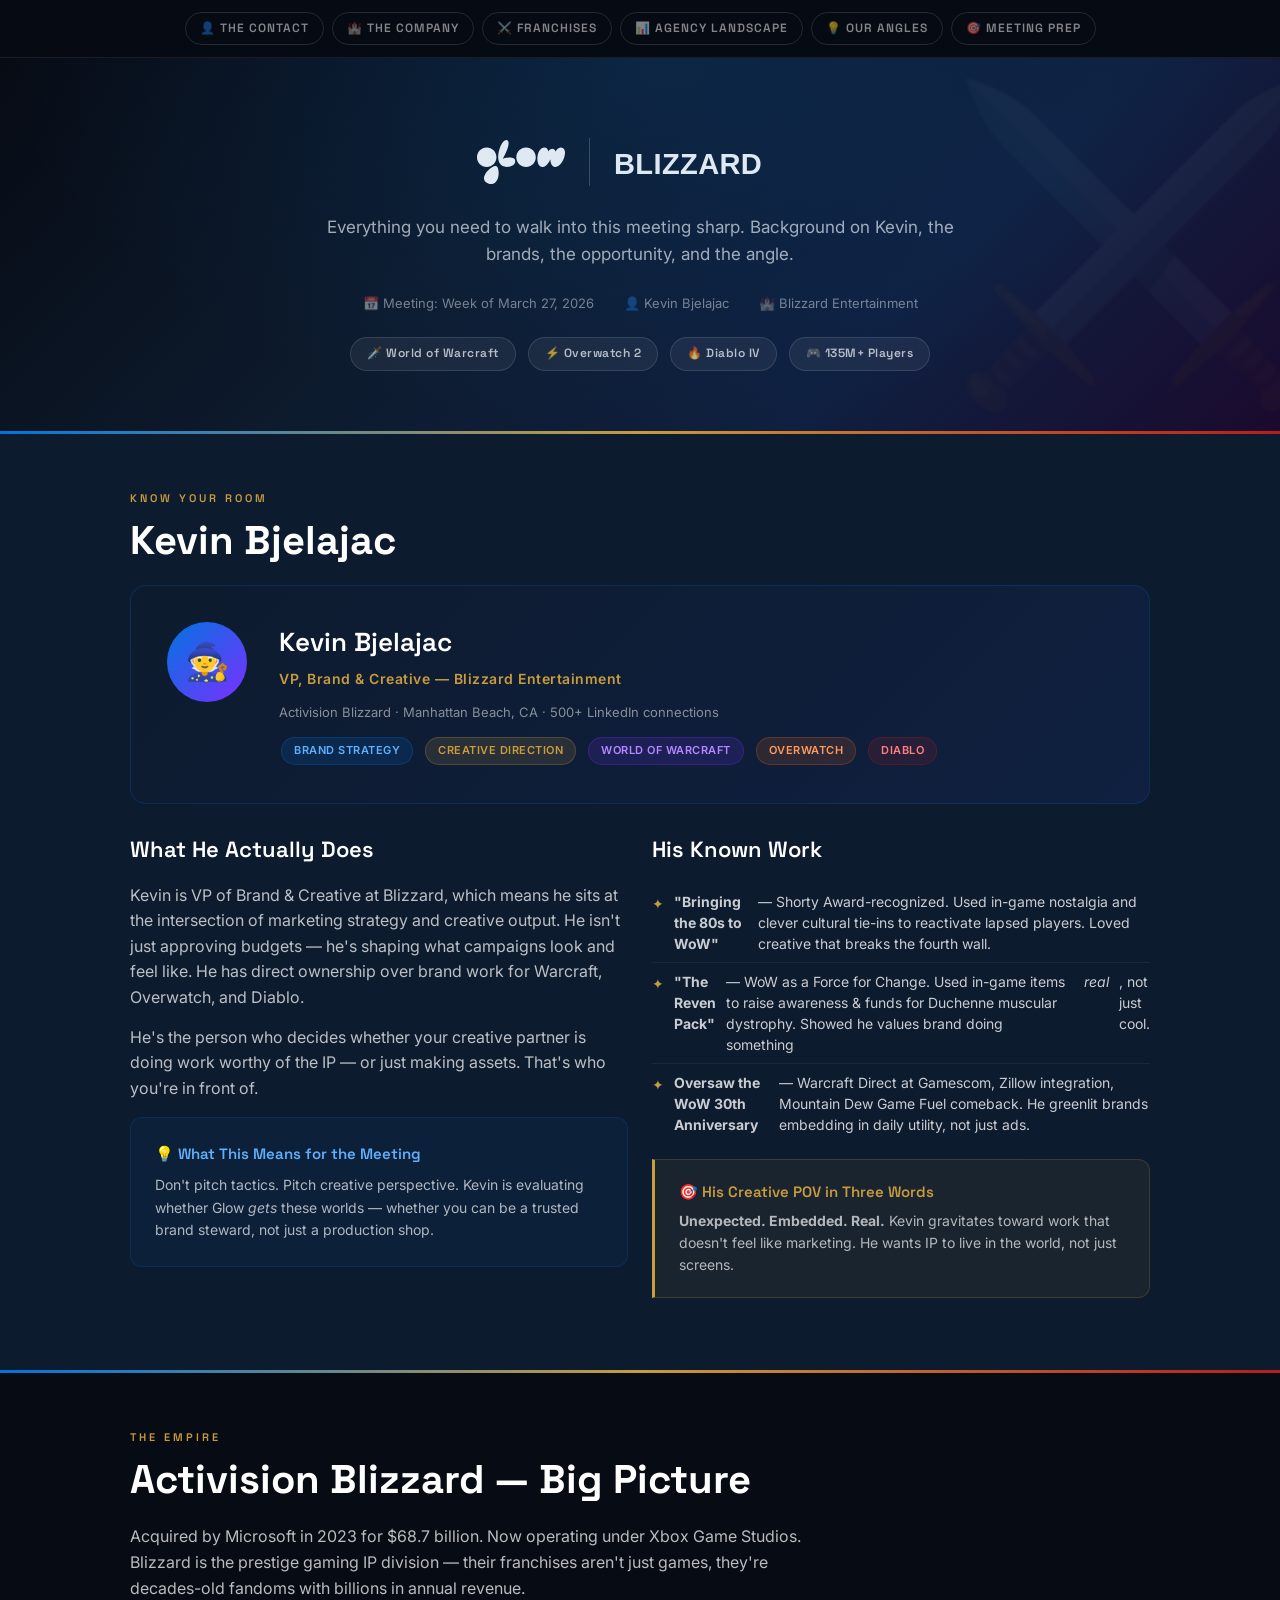
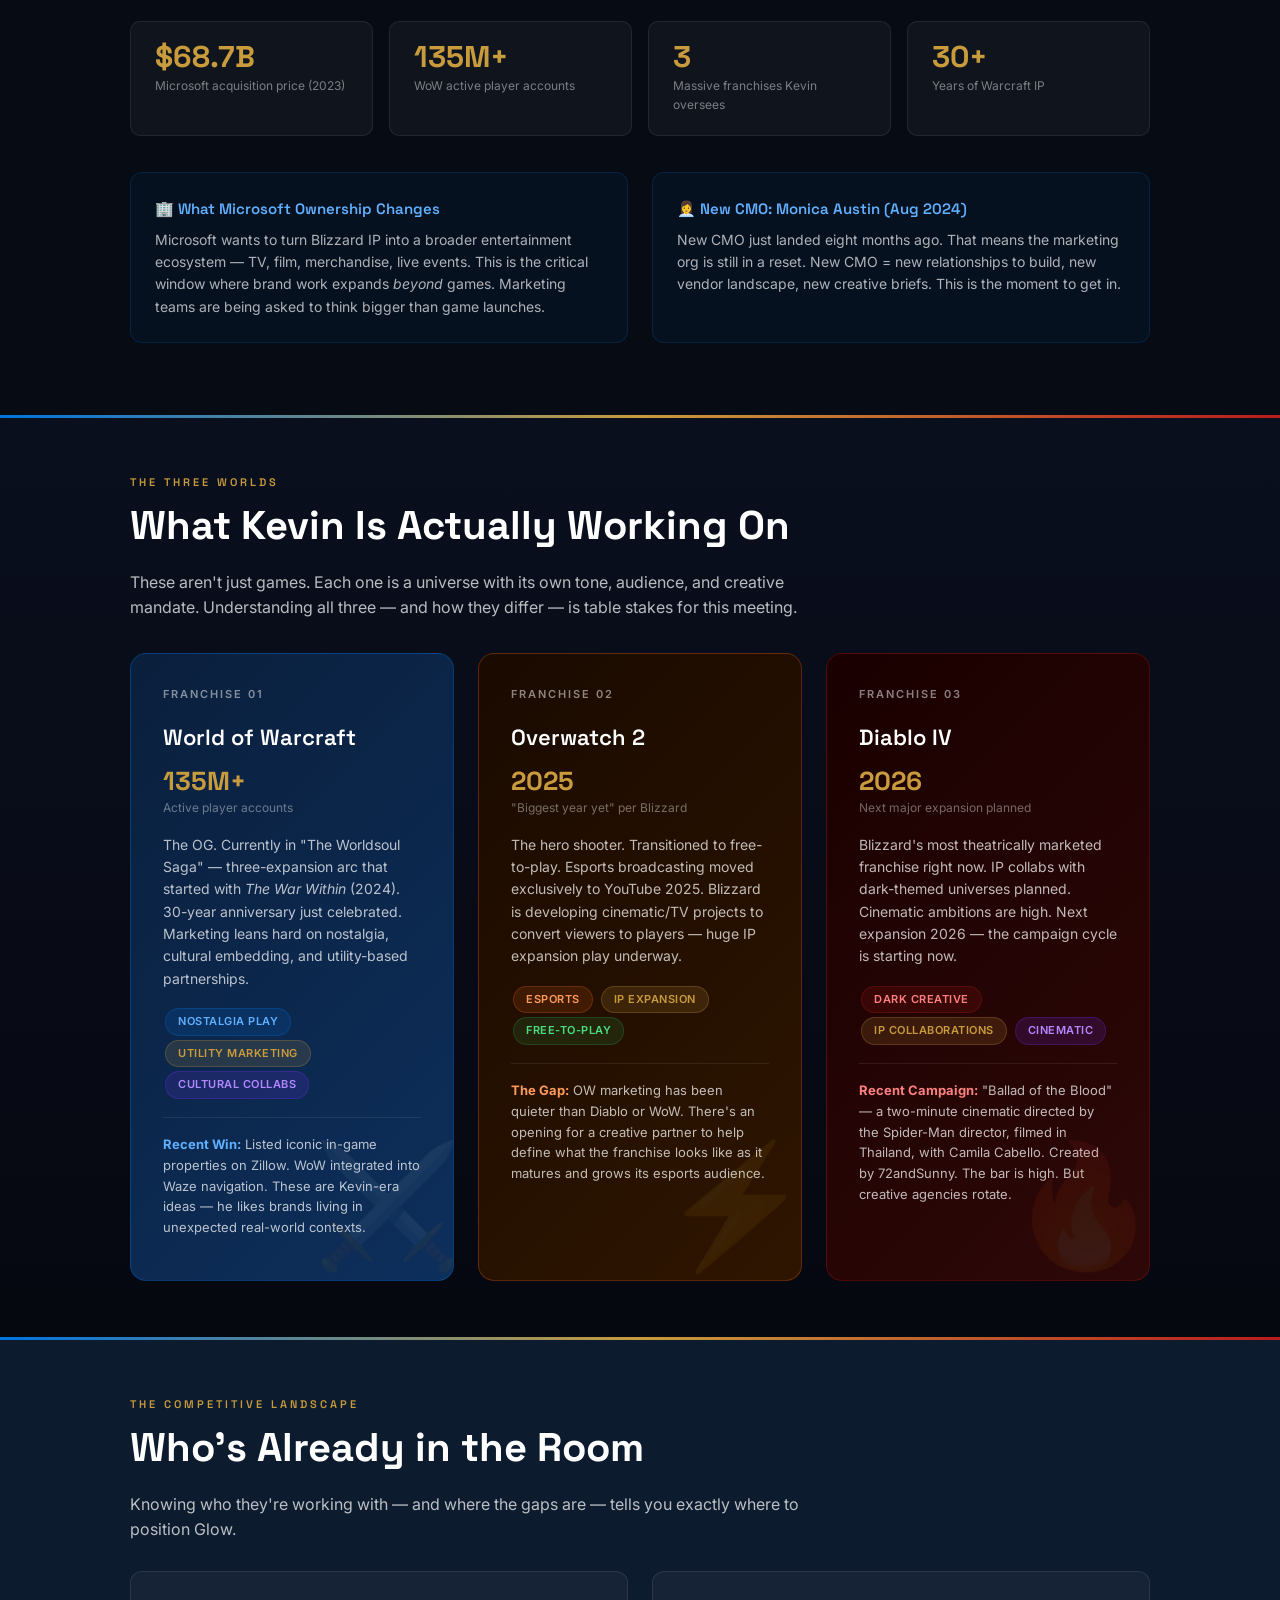
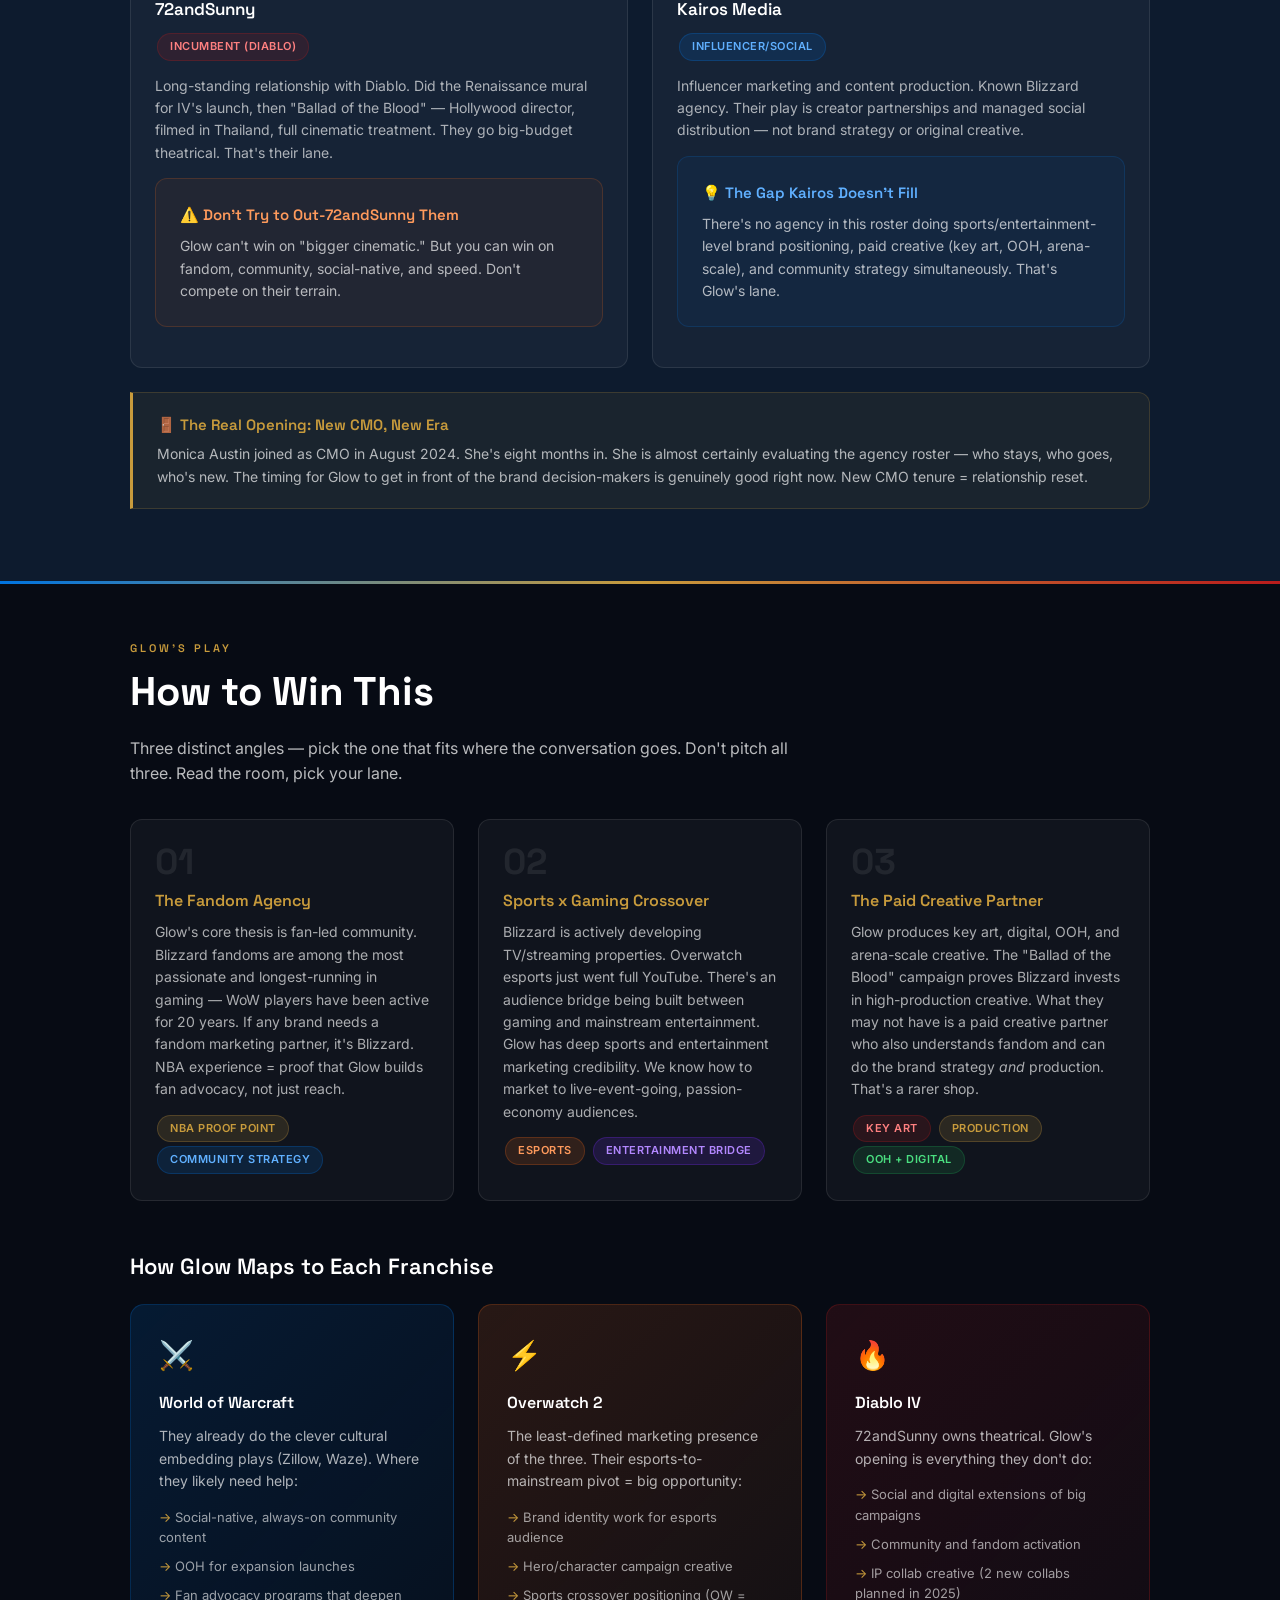
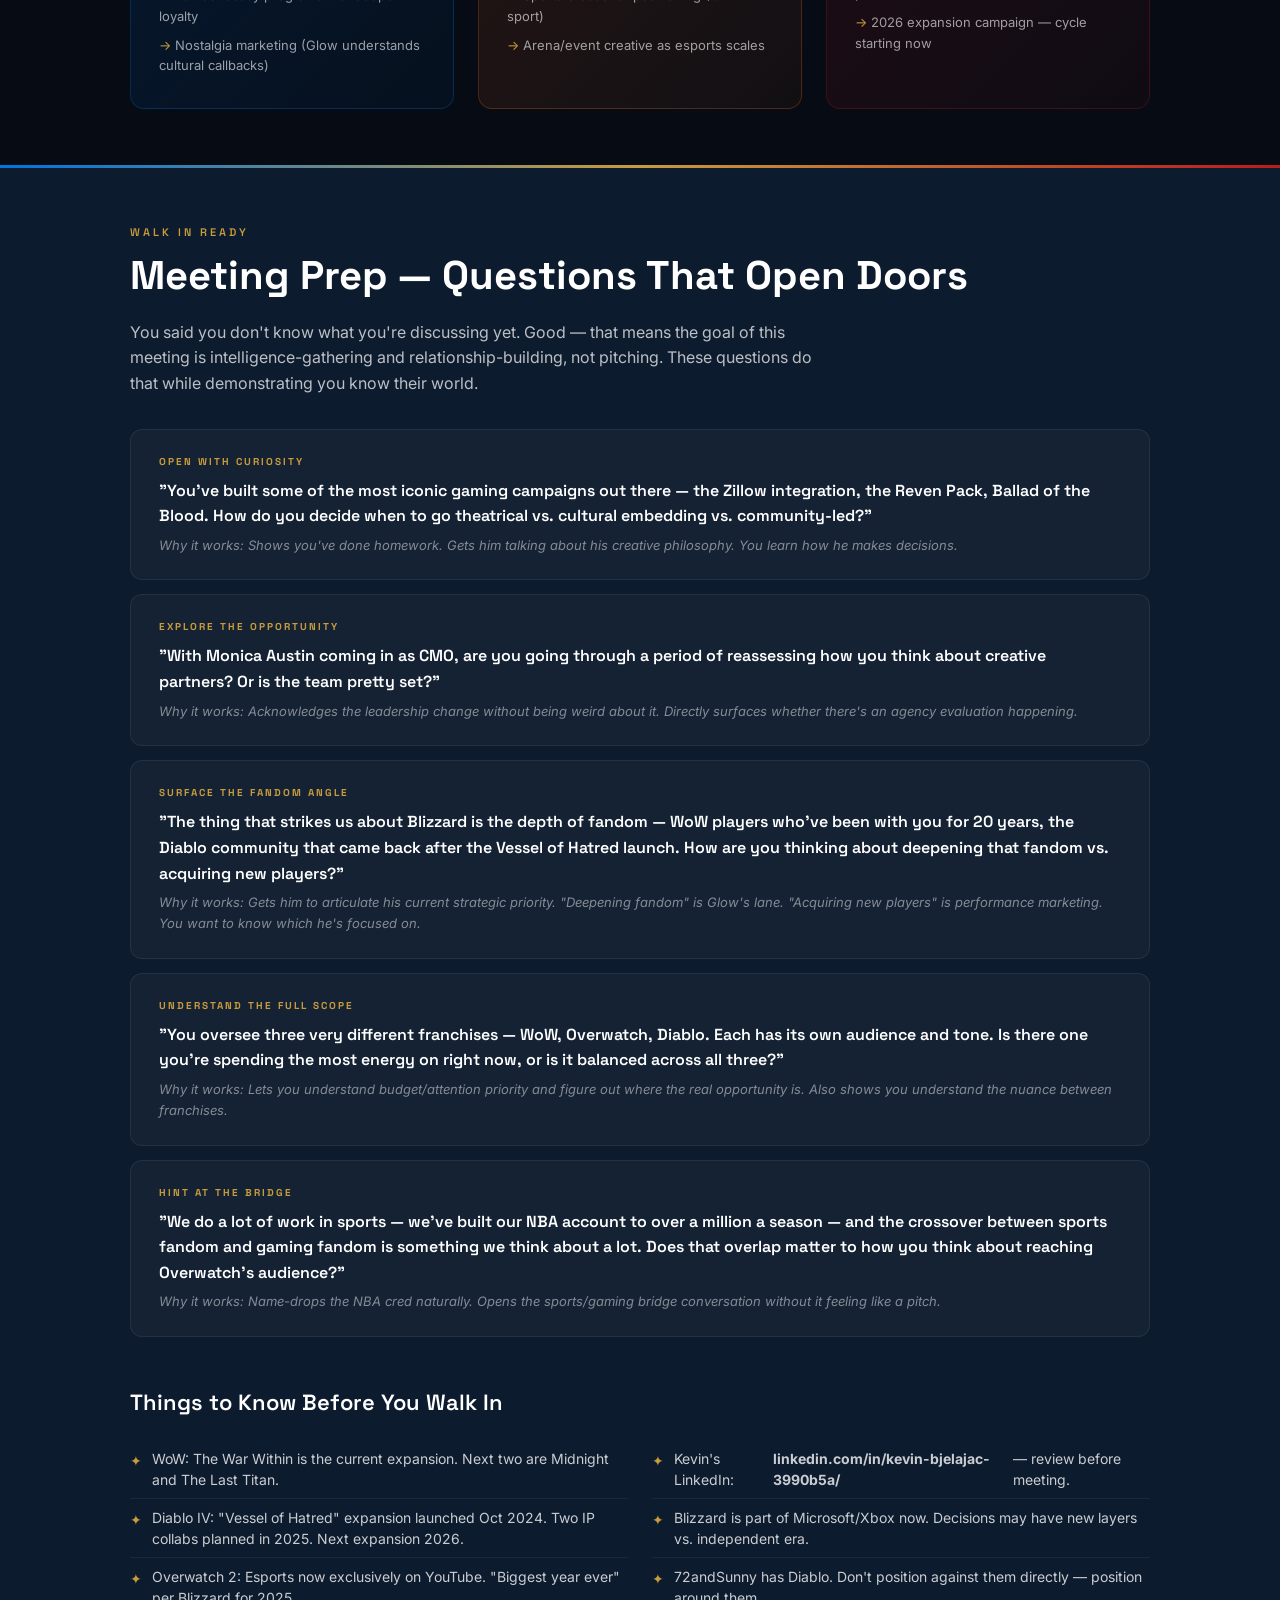
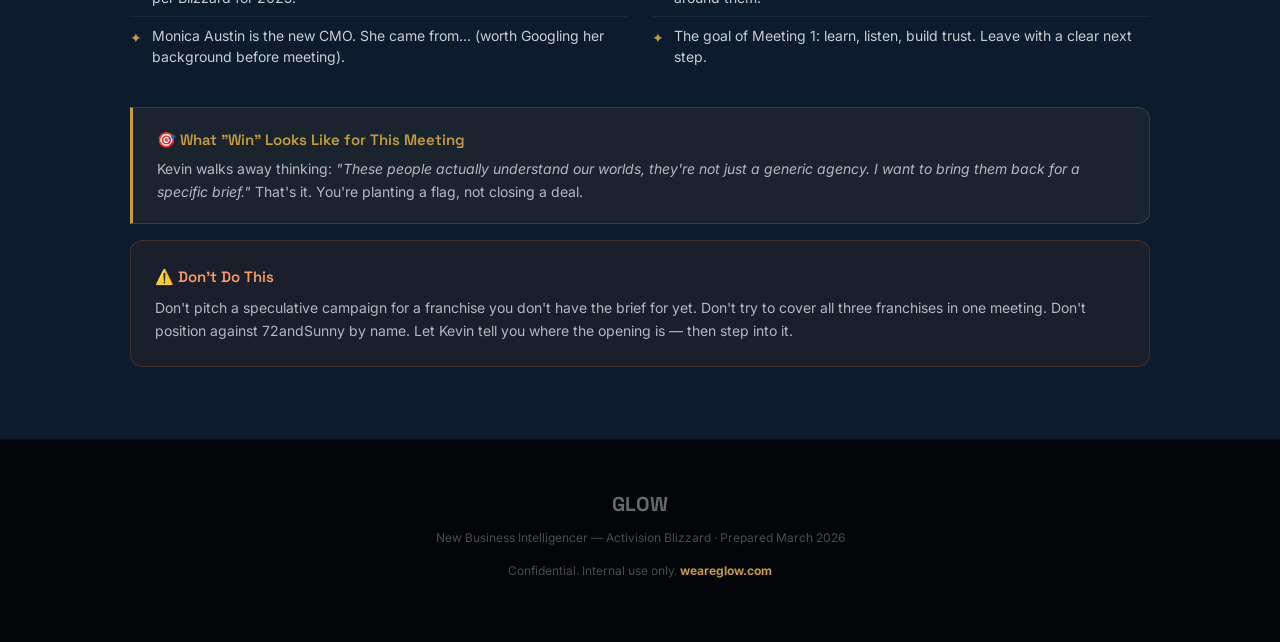
==== activision-blizzard-intelligencer.html @ 2a1a2ee9 "GLOW Tools - initial deploy" ====
<!DOCTYPE html>
<html lang="en">
<head>
<meta charset="UTF-8">
<meta name="viewport" content="width=device-width, initial-scale=1.0">
<title>GLOW x Blizzard — New Business Intelligencer</title>
<style>
  @import url('https://fonts.googleapis.com/css2?family=Space+Grotesk:wght@300;400;500;600;700&family=Inter:wght@300;400;500;600&display=swap');
  :root {
    --bliz-dark: #070b14;
    --bliz-navy: #0d1b2e;
    --bliz-blue: #0074e0;
    --bliz-gold: #c89b3c;
    --bliz-orange: #e8651a;
    --bliz-purple: #7b2fff;
    --bliz-red: #b91c1c;
    --bliz-cream: #f0ead8;
    --glow-gold: #c5953a;
    --text-primary: #1a1a1a;
    --text-secondary: #4a4a4a;
  }
  * { margin:0; padding:0; box-sizing:border-box; }
  body { font-family:'Inter',-apple-system,sans-serif; background:var(--bliz-dark); color:var(--text-primary); line-height:1.6; }

  /* NAV */
  .sticky-nav {
    position:sticky; top:0; z-index:100;
    background:rgba(7,11,20,0.97); backdrop-filter:blur(12px);
    border-bottom:1px solid rgba(255,255,255,0.08);
    padding:12px 24px;
    display:flex; justify-content:center; gap:8px; flex-wrap:wrap;
  }
  .nav-btn {
    font-family:'Space Grotesk',sans-serif;
    font-size:12px; font-weight:600; letter-spacing:1px; text-transform:uppercase;
    color:rgba(255,255,255,0.5); background:none; border:1px solid rgba(255,255,255,0.12);
    padding:6px 14px; border-radius:20px; cursor:pointer; text-decoration:none;
    transition:all 0.2s;
  }
  .nav-btn:hover { color:white; border-color:var(--bliz-gold); }
  .nav-btn.active { color:var(--bliz-gold); border-color:var(--bliz-gold); background:rgba(200,155,60,0.1); }

  /* HERO */
  .hero {
    background:linear-gradient(135deg, #070b14 0%, #0d1b2e 40%, #0f2040 70%, #1a0a2e 100%);
    color:white; padding:80px 40px 60px; text-align:center; position:relative; overflow:hidden;
  }
  .hero::before { content:'⚔️'; position:absolute; font-size:300px; opacity:0.04; top:-60px; right:-40px; pointer-events:none; }
  .hero::after { content:''; position:absolute; inset:0; background:radial-gradient(ellipse at center top, rgba(0,116,224,0.12) 0%, transparent 70%); pointer-events:none; }
  .hero-eyebrow { font-family:'Space Grotesk',sans-serif; font-size:11px; letter-spacing:4px; text-transform:uppercase; color:var(--bliz-gold); margin-bottom:16px; }
  .hero h1 { font-family:'Space Grotesk',sans-serif; font-size:clamp(32px,5vw,60px); font-weight:700; line-height:1.1; margin-bottom:12px; }
  .hero h1 .brand { color:var(--bliz-blue); }
  .hero h1 .name { color:var(--bliz-gold); }
  .hero .subtitle { font-size:17px; color:rgba(255,255,255,0.65); max-width:640px; margin:0 auto 24px; }
  .hero-meta { display:flex; justify-content:center; gap:30px; flex-wrap:wrap; font-size:13px; color:rgba(255,255,255,0.45); }
  .hero-badges { display:flex; justify-content:center; gap:12px; flex-wrap:wrap; margin-top:24px; }
  .hero-badge { background:rgba(255,255,255,0.06); border:1px solid rgba(255,255,255,0.12); border-radius:20px; padding:6px 16px; font-size:12px; color:rgba(255,255,255,0.7); font-family:'Space Grotesk',sans-serif; font-weight:600; letter-spacing:0.5px; }

  /* SECTIONS */
  .section-inner { padding:56px 40px; max-width:1100px; margin:0 auto; }
  section { position:relative; z-index:2; }
  .section-light { background:white; }
  .section-dark { background:var(--bliz-dark); color:white; }
  .section-navy { background:var(--bliz-navy); color:white; }
  .section-deep { background:linear-gradient(180deg, #0a0f1e 0%, #060810 100%); color:white; }

  /* TYPOGRAPHY */
  .section-label { font-family:'Space Grotesk',sans-serif; font-size:11px; letter-spacing:3px; text-transform:uppercase; color:var(--bliz-gold); margin-bottom:10px; font-weight:600; }
  .section-dark .section-label, .section-navy .section-label, .section-deep .section-label { color:var(--bliz-gold); }
  h2 { font-family:'Space Grotesk',sans-serif; font-size:clamp(26px,3.5vw,40px); font-weight:700; line-height:1.2; margin-bottom:20px; }
  h3 { font-family:'Space Grotesk',sans-serif; font-size:22px; font-weight:600; margin-bottom:12px; }
  h4 { font-family:'Space Grotesk',sans-serif; font-size:15px; font-weight:600; margin-bottom:8px; text-transform:uppercase; letter-spacing:1px; }
  p { margin-bottom:14px; color:var(--text-secondary); }
  .section-dark p, .section-navy p, .section-deep p { color:rgba(255,255,255,0.72); }

  /* GRIDS */
  .grid-2 { display:grid; grid-template-columns:1fr 1fr; gap:24px; }
  .grid-3 { display:grid; grid-template-columns:repeat(3,1fr); gap:24px; }
  .grid-4 { display:grid; grid-template-columns:repeat(4,1fr); gap:20px; }
  @media(max-width:768px) { .grid-2,.grid-3,.grid-4{grid-template-columns:1fr;} .section-inner{padding:36px 20px;} .sticky-nav{gap:4px;padding:8px 12px;} .nav-btn{font-size:10px;padding:4px 10px;} }

  /* CARDS */
  .card { background:white; border-radius:12px; padding:28px; border:1px solid #e5e5e5; transition:transform 0.2s,box-shadow 0.2s; }
  .card:hover { transform:translateY(-2px); box-shadow:0 8px 24px rgba(0,0,0,0.1); }
  .dark-card { background:rgba(255,255,255,0.04); border:1px solid rgba(255,255,255,0.09); border-radius:12px; padding:24px; }
  .dark-card h4 { color:white; text-transform:none; letter-spacing:0; }
  .dark-card p { font-size:14px; color:rgba(255,255,255,0.65); }
  .dark-card:hover { background:rgba(255,255,255,0.07); }
  .card-icon { font-size:32px; margin-bottom:14px; display:block; }

  /* FRANCHISE CARDS */
  .franchise-card { border-radius:16px; padding:32px; color:white; position:relative; overflow:hidden; }
  .franchise-card::before { content:attr(data-emoji); position:absolute; font-size:120px; opacity:0.07; bottom:-20px; right:-10px; pointer-events:none; }
  .franchise-wow { background:linear-gradient(135deg, #0a1f3c, #0d2f5c); border:1px solid rgba(0,116,224,0.3); }
  .franchise-ow { background:linear-gradient(135deg, #1a0a00, #2e1500); border:1px solid rgba(232,101,26,0.3); }
  .franchise-diablo { background:linear-gradient(135deg, #1a0000, #2e0808); border:1px solid rgba(185,28,28,0.3); }
  .franchise-card h3 { font-family:'Space Grotesk',sans-serif; margin-bottom:6px; }
  .franchise-card .fc-label { font-size:11px; letter-spacing:2px; text-transform:uppercase; opacity:0.5; margin-bottom:16px; font-weight:600; }
  .franchise-card p { color:rgba(255,255,255,0.72); font-size:14px; margin-bottom:10px; }
  .franchise-card .fc-stat { font-family:'Space Grotesk',sans-serif; font-size:26px; font-weight:700; color:var(--bliz-gold); }
  .franchise-card .fc-stat-label { font-size:12px; color:rgba(255,255,255,0.4); margin-top:-4px; margin-bottom:16px; }

  /* PROFILE CARD */
  .profile-card { background:linear-gradient(135deg, #0d1b2e, #0f2040); border:1px solid rgba(0,116,224,0.2); border-radius:16px; padding:36px; color:white; display:flex; gap:32px; align-items:flex-start; flex-wrap:wrap; }
  .profile-avatar { width:80px; height:80px; background:linear-gradient(135deg,var(--bliz-blue),var(--bliz-purple)); border-radius:50%; display:flex; align-items:center; justify-content:center; font-size:36px; flex-shrink:0; }
  .profile-info h3 { font-size:26px; margin-bottom:4px; }
  .profile-info .title { color:var(--bliz-gold); font-size:14px; font-weight:600; letter-spacing:0.5px; margin-bottom:12px; }
  .profile-info .company { color:rgba(255,255,255,0.5); font-size:13px; }
  .profile-tags { display:flex; flex-wrap:wrap; gap:8px; margin-top:12px; }

  /* TAGS */
  .tag { display:inline-block; padding:4px 12px; border-radius:20px; font-size:11px; font-weight:600; letter-spacing:0.5px; text-transform:uppercase; margin:2px; }
  .tag-blue { background:rgba(0,116,224,0.15); color:#60b0ff; border:1px solid rgba(0,116,224,0.25); }
  .tag-gold { background:rgba(200,155,60,0.15); color:var(--bliz-gold); border:1px solid rgba(200,155,60,0.25); }
  .tag-orange { background:rgba(232,101,26,0.15); color:#ff9a5c; border:1px solid rgba(232,101,26,0.25); }
  .tag-red { background:rgba(185,28,28,0.15); color:#ff8080; border:1px solid rgba(185,28,28,0.25); }
  .tag-purple { background:rgba(123,47,255,0.15); color:#b388ff; border:1px solid rgba(123,47,255,0.25); }
  .tag-green { background:rgba(34,197,94,0.12); color:#4ade80; border:1px solid rgba(34,197,94,0.2); }

  /* INSIGHT BLOCK */
  .insight-block { background:rgba(0,116,224,0.06); border:1px solid rgba(0,116,224,0.18); border-radius:12px; padding:24px; margin:16px 0; }
  .insight-block h4 { color:#60b0ff; text-transform:none; letter-spacing:0; font-size:15px; }
  .insight-block p { font-size:14px; color:rgba(255,255,255,0.68); margin:0; }
  .warning-block { background:rgba(232,101,26,0.06); border:1px solid rgba(232,101,26,0.2); border-radius:12px; padding:24px; margin:16px 0; }
  .warning-block h4 { color:#ff9a5c; text-transform:none; letter-spacing:0; font-size:15px; }
  .warning-block p { font-size:14px; color:rgba(255,255,255,0.68); margin:0; }
  .gold-block { background:rgba(200,155,60,0.07); border:1px solid rgba(200,155,60,0.2); border-left:3px solid var(--bliz-gold); border-radius:0 12px 12px 0; padding:20px 24px; margin:16px 0; }
  .gold-block h4 { color:var(--bliz-gold); text-transform:none; letter-spacing:0; font-size:15px; margin-bottom:6px; }
  .gold-block p { font-size:14px; color:rgba(255,255,255,0.68); margin:0; }

  /* ANGLE CARD */
  .angle-card { background:rgba(255,255,255,0.04); border:1px solid rgba(255,255,255,0.09); border-radius:12px; padding:24px; }
  .angle-card .angle-num { font-family:'Space Grotesk',sans-serif; font-size:36px; font-weight:700; color:rgba(255,255,255,0.08); line-height:1; margin-bottom:8px; }
  .angle-card h4 { color:var(--bliz-gold); text-transform:none; letter-spacing:0; font-size:16px; margin-bottom:8px; }
  .angle-card p { font-size:14px; color:rgba(255,255,255,0.65); margin:0; }

  /* CONVO CARD */
  .convo-card { background:rgba(255,255,255,0.03); border:1px solid rgba(255,255,255,0.07); border-radius:12px; padding:24px 28px; margin-bottom:14px; }
  .convo-card .convo-label { font-family:'Space Grotesk',sans-serif; font-size:10px; letter-spacing:2px; text-transform:uppercase; color:var(--bliz-gold); margin-bottom:8px; font-weight:700; }
  .convo-card .convo-q { font-size:16px; font-weight:600; color:white; margin-bottom:6px; font-family:'Space Grotesk',sans-serif; }
  .convo-card .convo-why { font-size:13px; color:rgba(255,255,255,0.48); font-style:italic; }

  /* GLOW OFFER */
  .offer-card { border-radius:14px; padding:28px; color:white; }
  .offer-wow { background:linear-gradient(135deg, rgba(0,116,224,0.15), rgba(0,116,224,0.05)); border:1px solid rgba(0,116,224,0.25); }
  .offer-ow { background:linear-gradient(135deg, rgba(232,101,26,0.15), rgba(232,101,26,0.05)); border:1px solid rgba(232,101,26,0.25); }
  .offer-diablo { background:linear-gradient(135deg, rgba(185,28,28,0.15), rgba(185,28,28,0.05)); border:1px solid rgba(185,28,28,0.25); }
  .offer-card h4 { color:white; text-transform:none; letter-spacing:0; font-size:16px; margin-bottom:10px; }
  .offer-card p { font-size:14px; color:rgba(255,255,255,0.68); margin-bottom:10px; }
  .offer-card ul { list-style:none; padding:0; }
  .offer-card li { font-size:13px; color:rgba(255,255,255,0.6); padding:4px 0; }
  .offer-card li::before { content:'→ '; color:var(--bliz-gold); }

  /* STAT */
  .stat-row { display:flex; gap:16px; flex-wrap:wrap; margin:20px 0; }
  .stat-box { background:rgba(255,255,255,0.04); border:1px solid rgba(255,255,255,0.08); border-radius:10px; padding:20px 24px; flex:1; min-width:140px; }
  .stat-box .stat-num { font-family:'Space Grotesk',sans-serif; font-size:30px; font-weight:700; color:var(--bliz-gold); line-height:1; }
  .stat-box .stat-label { font-size:12px; color:rgba(255,255,255,0.45); margin-top:4px; }

  /* LIST */
  .check-list { list-style:none; padding:0; }
  .check-list li { padding:8px 0; border-bottom:1px solid rgba(255,255,255,0.06); font-size:14px; color:rgba(255,255,255,0.78); display:flex; align-items:flex-start; gap:10px; line-height:1.5; }
  .check-list li:last-child { border:none; }
  .check-list li::before { content:'✦'; color:var(--bliz-gold); flex-shrink:0; margin-top:2px; }

  /* DIVIDER */
  .divider { height:3px; background:linear-gradient(90deg, var(--bliz-blue), var(--bliz-gold), var(--bliz-red)); border:none; margin:0; }
  .divider-wow { height:2px; background:linear-gradient(90deg, #0074e0, #004a8f); border:none; margin:24px 0; }
  .divider-ow { height:2px; background:linear-gradient(90deg, #e8651a, #ff9a5c); border:none; margin:24px 0; }
  .divider-diablo { height:2px; background:linear-gradient(90deg, #b91c1c, #7f1d1d); border:none; margin:24px 0; }

  /* FOOTER */
  .footer { background:#020408; color:rgba(255,255,255,0.25); text-align:center; padding:48px 20px; font-size:12px; border-top:1px solid rgba(255,255,255,0.05); }
  .footer strong { color:var(--bliz-gold); }
  .footer .footer-logo { font-family:'Space Grotesk',sans-serif; font-size:20px; font-weight:700; color:rgba(255,255,255,0.4); margin-bottom:8px; }
</style>
</head>
<body>

<!-- STICKY NAV -->
<nav class="sticky-nav">
  <a href="#contact" class="nav-btn">👤 The Contact</a>
  <a href="#company" class="nav-btn">🏰 The Company</a>
  <a href="#franchises" class="nav-btn">⚔️ Franchises</a>
  <a href="#landscape" class="nav-btn">📊 Agency Landscape</a>
  <a href="#angles" class="nav-btn">💡 Our Angles</a>
  <a href="#prep" class="nav-btn">🎯 Meeting Prep</a>
</nav>

<!-- HERO -->
<div class="hero">
  <!-- LOGO LOCKUP -->
  <div style="display:flex; align-items:center; justify-content:center; gap:24px; margin-bottom:28px; flex-wrap:wrap;">
    <img src="glow-logo.svg" alt="GLOW" style="height:44px; width:auto; filter:brightness(0) invert(1); opacity:0.95;">
    <div style="width:1px; height:48px; background:rgba(255,255,255,0.2);"></div>
    <img src="blizzard-logo.svg" alt="Blizzard" style="height:40px; width:auto; opacity:0.95;">
  </div>

  <p class="subtitle" style="margin-top:8px;">Everything you need to walk into this meeting sharp. Background on Kevin, the brands, the opportunity, and the angle.</p>
  <div class="hero-meta">
    <span>📅 Meeting: Week of March 27, 2026</span>
    <span>👤 Kevin Bjelajac</span>
    <span>🏰 Blizzard Entertainment</span>
  </div>
  <div class="hero-badges">
    <span class="hero-badge">🗡️ World of Warcraft</span>
    <span class="hero-badge">⚡ Overwatch 2</span>
    <span class="hero-badge">🔥 Diablo IV</span>
    <span class="hero-badge">🎮 135M+ Players</span>
  </div>
</div>

<hr class="divider">

<!-- ═══════════════════════════════════════ -->
<!-- SECTION 1: THE CONTACT                 -->
<!-- ═══════════════════════════════════════ -->
<section class="section-navy" id="contact">
  <div class="section-inner">
    <div class="section-label">Know Your Room</div>
    <h2>Kevin Bjelajac</h2>

    <div class="profile-card">
      <div class="profile-avatar">🧙</div>
      <div class="profile-info" style="flex:1;">
        <h3>Kevin Bjelajac</h3>
        <div class="title">VP, Brand &amp; Creative — Blizzard Entertainment</div>
        <div class="company">Activision Blizzard · Manhattan Beach, CA · 500+ LinkedIn connections</div>
        <div class="profile-tags">
          <span class="tag tag-blue">Brand Strategy</span>
          <span class="tag tag-gold">Creative Direction</span>
          <span class="tag tag-purple">World of Warcraft</span>
          <span class="tag tag-orange">Overwatch</span>
          <span class="tag tag-red">Diablo</span>
        </div>
      </div>
    </div>

    <div class="grid-2" style="margin-top:28px;">
      <div>
        <h3 style="color:white;margin-bottom:16px;">What He Actually Does</h3>
        <p>Kevin is VP of Brand &amp; Creative at Blizzard, which means he sits at the intersection of marketing strategy and creative output. He isn't just approving budgets — he's shaping what campaigns look and feel like. He has direct ownership over brand work for Warcraft, Overwatch, and Diablo.</p>
        <p>He's the person who decides whether your creative partner is doing work worthy of the IP — or just making assets. That's who you're in front of.</p>
        <div class="insight-block">
          <h4>💡 What This Means for the Meeting</h4>
          <p>Don't pitch tactics. Pitch creative perspective. Kevin is evaluating whether Glow <em>gets</em> these worlds — whether you can be a trusted brand steward, not just a production shop.</p>
        </div>
      </div>
      <div>
        <h3 style="color:white;margin-bottom:16px;">His Known Work</h3>
        <ul class="check-list">
          <li><strong>"Bringing the 80s to WoW"</strong> — Shorty Award-recognized. Used in-game nostalgia and clever cultural tie-ins to reactivate lapsed players. Loved creative that breaks the fourth wall.</li>
          <li><strong>"The Reven Pack"</strong> — WoW as a Force for Change. Used in-game items to raise awareness &amp; funds for Duchenne muscular dystrophy. Showed he values brand doing something <em>real</em>, not just cool.</li>
          <li><strong>Oversaw the WoW 30th Anniversary</strong> — Warcraft Direct at Gamescom, Zillow integration, Mountain Dew Game Fuel comeback. He greenlit brands embedding in daily utility, not just ads.</li>
        </ul>
        <div class="gold-block" style="margin-top:16px;">
          <h4>🎯 His Creative POV in Three Words</h4>
          <p><strong>Unexpected. Embedded. Real.</strong> Kevin gravitates toward work that doesn't feel like marketing. He wants IP to live in the world, not just screens.</p>
        </div>
      </div>
    </div>
  </div>
</section>

<hr class="divider">

<!-- ═══════════════════════════════════════ -->
<!-- SECTION 2: THE COMPANY                 -->
<!-- ═══════════════════════════════════════ -->
<section class="section-dark" id="company">
  <div class="section-inner">
    <div class="section-label">The Empire</div>
    <h2>Activision Blizzard — Big Picture</h2>
    <p style="max-width:700px;">Acquired by Microsoft in 2023 for $68.7 billion. Now operating under Xbox Game Studios. Blizzard is the prestige gaming IP division — their franchises aren't just games, they're decades-old fandoms with billions in annual revenue.</p>

    <div class="stat-row">
      <div class="stat-box">
        <div class="stat-num">$68.7B</div>
        <div class="stat-label">Microsoft acquisition price (2023)</div>
      </div>
      <div class="stat-box">
        <div class="stat-num">135M+</div>
        <div class="stat-label">WoW active player accounts</div>
      </div>
      <div class="stat-box">
        <div class="stat-num">3</div>
        <div class="stat-label">Massive franchises Kevin oversees</div>
      </div>
      <div class="stat-box">
        <div class="stat-num">30+</div>
        <div class="stat-label">Years of Warcraft IP</div>
      </div>
    </div>

    <div class="grid-2" style="margin-top:16px;">
      <div class="insight-block">
        <h4>🏢 What Microsoft Ownership Changes</h4>
        <p>Microsoft wants to turn Blizzard IP into a broader entertainment ecosystem — TV, film, merchandise, live events. This is the critical window where brand work expands <em>beyond</em> games. Marketing teams are being asked to think bigger than game launches.</p>
      </div>
      <div class="insight-block">
        <h4>👩‍💼 New CMO: Monica Austin (Aug 2024)</h4>
        <p>New CMO just landed eight months ago. That means the marketing org is still in a reset. New CMO = new relationships to build, new vendor landscape, new creative briefs. This is the moment to get in.</p>
      </div>
    </div>
  </div>
</section>

<hr class="divider">

<!-- ═══════════════════════════════════════ -->
<!-- SECTION 3: THE FRANCHISES              -->
<!-- ═══════════════════════════════════════ -->
<section class="section-deep" id="franchises">
  <div class="section-inner">
    <div class="section-label">The Three Worlds</div>
    <h2>What Kevin Is Actually Working On</h2>
    <p style="max-width:700px;">These aren't just games. Each one is a universe with its own tone, audience, and creative mandate. Understanding all three — and how they differ — is table stakes for this meeting.</p>

    <div class="grid-3" style="margin-top:32px;">
      <!-- WoW -->
      <div class="franchise-card franchise-wow" data-emoji="⚔️">
        <div class="fc-label">Franchise 01</div>
        <h3>World of Warcraft</h3>
        <div class="fc-stat">135M+</div>
        <div class="fc-stat-label">Active player accounts</div>
        <p>The OG. Currently in "The Worldsoul Saga" — three-expansion arc that started with <em>The War Within</em> (2024). 30-year anniversary just celebrated. Marketing leans hard on nostalgia, cultural embedding, and utility-based partnerships.</p>
        <div style="margin-top:16px;">
          <span class="tag tag-blue">Nostalgia Play</span>
          <span class="tag tag-gold">Utility Marketing</span>
          <span class="tag tag-purple">Cultural Collabs</span>
        </div>
        <div style="margin-top:16px;padding-top:16px;border-top:1px solid rgba(255,255,255,0.08);">
          <p style="font-size:13px;"><strong style="color:#60b0ff;">Recent Win:</strong> Listed iconic in-game properties on Zillow. WoW integrated into Waze navigation. These are Kevin-era ideas — he likes brands living in unexpected real-world contexts.</p>
        </div>
      </div>

      <!-- Overwatch -->
      <div class="franchise-card franchise-ow" data-emoji="⚡">
        <div class="fc-label">Franchise 02</div>
        <h3>Overwatch 2</h3>
        <div class="fc-stat">2025</div>
        <div class="fc-stat-label">"Biggest year yet" per Blizzard</div>
        <p>The hero shooter. Transitioned to free-to-play. Esports broadcasting moved exclusively to YouTube 2025. Blizzard is developing cinematic/TV projects to convert viewers to players — huge IP expansion play underway.</p>
        <div style="margin-top:16px;">
          <span class="tag tag-orange">Esports</span>
          <span class="tag tag-gold">IP Expansion</span>
          <span class="tag tag-green">Free-to-Play</span>
        </div>
        <div style="margin-top:16px;padding-top:16px;border-top:1px solid rgba(255,255,255,0.08);">
          <p style="font-size:13px;"><strong style="color:#ff9a5c;">The Gap:</strong> OW marketing has been quieter than Diablo or WoW. There's an opening for a creative partner to help define what the franchise looks like as it matures and grows its esports audience.</p>
        </div>
      </div>

      <!-- Diablo -->
      <div class="franchise-card franchise-diablo" data-emoji="🔥">
        <div class="fc-label">Franchise 03</div>
        <h3>Diablo IV</h3>
        <div class="fc-stat">2026</div>
        <div class="fc-stat-label">Next major expansion planned</div>
        <p>Blizzard's most theatrically marketed franchise right now. IP collabs with dark-themed universes planned. Cinematic ambitions are high. Next expansion 2026 — the campaign cycle is starting now.</p>
        <div style="margin-top:16px;">
          <span class="tag tag-red">Dark Creative</span>
          <span class="tag tag-gold">IP Collaborations</span>
          <span class="tag tag-purple">Cinematic</span>
        </div>
        <div style="margin-top:16px;padding-top:16px;border-top:1px solid rgba(255,255,255,0.08);">
          <p style="font-size:13px;"><strong style="color:#ff8080;">Recent Campaign:</strong> "Ballad of the Blood" — a two-minute cinematic directed by the Spider-Man director, filmed in Thailand, with Camila Cabello. Created by 72andSunny. The bar is high. But creative agencies rotate.</p>
        </div>
      </div>
    </div>
  </div>
</section>

<hr class="divider">

<!-- ═══════════════════════════════════════ -->
<!-- SECTION 4: AGENCY LANDSCAPE            -->
<!-- ═══════════════════════════════════════ -->
<section class="section-navy" id="landscape">
  <div class="section-inner">
    <div class="section-label">The Competitive Landscape</div>
    <h2>Who's Already in the Room</h2>
    <p style="max-width:700px;">Knowing who they're working with — and where the gaps are — tells you exactly where to position Glow.</p>

    <div class="grid-2" style="margin-top:28px;">
      <div class="dark-card">
        <h4 style="color:white;text-transform:none;letter-spacing:0;font-size:17px;margin-bottom:8px;">72andSunny</h4>
        <span class="tag tag-red">Incumbent (Diablo)</span>
        <p style="margin-top:12px;">Long-standing relationship with Diablo. Did the Renaissance mural for IV's launch, then "Ballad of the Blood" — Hollywood director, filmed in Thailand, full cinematic treatment. They go big-budget theatrical. That's their lane.</p>
        <div class="warning-block" style="margin-top:12px;">
          <h4>⚠️ Don't Try to Out-72andSunny Them</h4>
          <p>Glow can't win on "bigger cinematic." But you can win on fandom, community, social-native, and speed. Don't compete on their terrain.</p>
        </div>
      </div>

      <div class="dark-card">
        <h4 style="color:white;text-transform:none;letter-spacing:0;font-size:17px;margin-bottom:8px;">Kairos Media</h4>
        <span class="tag tag-blue">Influencer/Social</span>
        <p style="margin-top:12px;">Influencer marketing and content production. Known Blizzard agency. Their play is creator partnerships and managed social distribution — not brand strategy or original creative.</p>
        <div class="insight-block" style="margin-top:12px;">
          <h4>💡 The Gap Kairos Doesn't Fill</h4>
          <p>There's no agency in this roster doing sports/entertainment-level brand positioning, paid creative (key art, OOH, arena-scale), and community strategy simultaneously. That's Glow's lane.</p>
        </div>
      </div>
    </div>

    <div class="gold-block" style="margin-top:24px;">
      <h4>🚪 The Real Opening: New CMO, New Era</h4>
      <p>Monica Austin joined as CMO in August 2024. She's eight months in. She is almost certainly evaluating the agency roster — who stays, who goes, who's new. The timing for Glow to get in front of the brand decision-makers is genuinely good right now. New CMO tenure = relationship reset.</p>
    </div>
  </div>
</section>

<hr class="divider">

<!-- ═══════════════════════════════════════ -->
<!-- SECTION 5: GLOW ANGLES                 -->
<!-- ═══════════════════════════════════════ -->
<section class="section-dark" id="angles">
  <div class="section-inner">
    <div class="section-label">Glow's Play</div>
    <h2>How to Win This</h2>
    <p style="max-width:700px;">Three distinct angles — pick the one that fits where the conversation goes. Don't pitch all three. Read the room, pick your lane.</p>

    <div class="grid-3" style="margin-top:32px;">
      <div class="angle-card">
        <div class="angle-num">01</div>
        <h4>The Fandom Agency</h4>
        <p>Glow's core thesis is fan-led community. Blizzard fandoms are among the most passionate and longest-running in gaming — WoW players have been active for 20 years. If any brand needs a fandom marketing partner, it's Blizzard. NBA experience = proof that Glow builds fan advocacy, not just reach.</p>
        <div style="margin-top:12px;">
          <span class="tag tag-gold">NBA Proof Point</span>
          <span class="tag tag-blue">Community Strategy</span>
        </div>
      </div>

      <div class="angle-card">
        <div class="angle-num">02</div>
        <h4>Sports x Gaming Crossover</h4>
        <p>Blizzard is actively developing TV/streaming properties. Overwatch esports just went full YouTube. There's an audience bridge being built between gaming and mainstream entertainment. Glow has deep sports and entertainment marketing credibility. We know how to market to live-event-going, passion-economy audiences.</p>
        <div style="margin-top:12px;">
          <span class="tag tag-orange">Esports</span>
          <span class="tag tag-purple">Entertainment Bridge</span>
        </div>
      </div>

      <div class="angle-card">
        <div class="angle-num">03</div>
        <h4>The Paid Creative Partner</h4>
        <p>Glow produces key art, digital, OOH, and arena-scale creative. The "Ballad of the Blood" campaign proves Blizzard invests in high-production creative. What they may not have is a paid creative partner who also understands fandom and can do the brand strategy <em>and</em> production. That's a rarer shop.</p>
        <div style="margin-top:12px;">
          <span class="tag tag-red">Key Art</span>
          <span class="tag tag-gold">Production</span>
          <span class="tag tag-green">OOH + Digital</span>
        </div>
      </div>
    </div>

    <h3 style="color:white;margin-top:48px;margin-bottom:20px;">How Glow Maps to Each Franchise</h3>
    <div class="grid-3">
      <div class="offer-card offer-wow">
        <span style="font-size:28px;display:block;margin-bottom:12px;">⚔️</span>
        <h4>World of Warcraft</h4>
        <p>They already do the clever cultural embedding plays (Zillow, Waze). Where they likely need help:</p>
        <ul>
          <li>Social-native, always-on community content</li>
          <li>OOH for expansion launches</li>
          <li>Fan advocacy programs that deepen loyalty</li>
          <li>Nostalgia marketing (Glow understands cultural callbacks)</li>
        </ul>
      </div>
      <div class="offer-card offer-ow">
        <span style="font-size:28px;display:block;margin-bottom:12px;">⚡</span>
        <h4>Overwatch 2</h4>
        <p>The least-defined marketing presence of the three. Their esports-to-mainstream pivot = big opportunity:</p>
        <ul>
          <li>Brand identity work for esports audience</li>
          <li>Hero/character campaign creative</li>
          <li>Sports crossover positioning (OW = sport)</li>
          <li>Arena/event creative as esports scales</li>
        </ul>
      </div>
      <div class="offer-card offer-diablo">
        <span style="font-size:28px;display:block;margin-bottom:12px;">🔥</span>
        <h4>Diablo IV</h4>
        <p>72andSunny owns theatrical. Glow's opening is everything they don't do:</p>
        <ul>
          <li>Social and digital extensions of big campaigns</li>
          <li>Community and fandom activation</li>
          <li>IP collab creative (2 new collabs planned in 2025)</li>
          <li>2026 expansion campaign — cycle starting now</li>
        </ul>
      </div>
    </div>
  </div>
</section>

<hr class="divider">

<!-- ═══════════════════════════════════════ -->
<!-- SECTION 6: MEETING PREP                -->
<!-- ═══════════════════════════════════════ -->
<section class="section-navy" id="prep">
  <div class="section-inner">
    <div class="section-label">Walk In Ready</div>
    <h2>Meeting Prep — Questions That Open Doors</h2>
    <p style="max-width:700px;">You said you don't know what you're discussing yet. Good — that means the goal of this meeting is intelligence-gathering and relationship-building, not pitching. These questions do that while demonstrating you know their world.</p>

    <div style="margin-top:32px;">
      <div class="convo-card">
        <div class="convo-label">Open with Curiosity</div>
        <div class="convo-q">"You've built some of the most iconic gaming campaigns out there — the Zillow integration, the Reven Pack, Ballad of the Blood. How do you decide when to go theatrical vs. cultural embedding vs. community-led?"</div>
        <div class="convo-why">Why it works: Shows you've done homework. Gets him talking about his creative philosophy. You learn how he makes decisions.</div>
      </div>

      <div class="convo-card">
        <div class="convo-label">Explore the Opportunity</div>
        <div class="convo-q">"With Monica Austin coming in as CMO, are you going through a period of reassessing how you think about creative partners? Or is the team pretty set?"</div>
        <div class="convo-why">Why it works: Acknowledges the leadership change without being weird about it. Directly surfaces whether there's an agency evaluation happening.</div>
      </div>

      <div class="convo-card">
        <div class="convo-label">Surface the Fandom Angle</div>
        <div class="convo-q">"The thing that strikes us about Blizzard is the depth of fandom — WoW players who've been with you for 20 years, the Diablo community that came back after the Vessel of Hatred launch. How are you thinking about deepening that fandom vs. acquiring new players?"</div>
        <div class="convo-why">Why it works: Gets him to articulate his current strategic priority. "Deepening fandom" is Glow's lane. "Acquiring new players" is performance marketing. You want to know which he's focused on.</div>
      </div>

      <div class="convo-card">
        <div class="convo-label">Understand the Full Scope</div>
        <div class="convo-q">"You oversee three very different franchises — WoW, Overwatch, Diablo. Each has its own audience and tone. Is there one you're spending the most energy on right now, or is it balanced across all three?"</div>
        <div class="convo-why">Why it works: Lets you understand budget/attention priority and figure out where the real opportunity is. Also shows you understand the nuance between franchises.</div>
      </div>

      <div class="convo-card">
        <div class="convo-label">Hint at the Bridge</div>
        <div class="convo-q">"We do a lot of work in sports — we've built our NBA account to over a million a season — and the crossover between sports fandom and gaming fandom is something we think about a lot. Does that overlap matter to how you think about reaching Overwatch's audience?"</div>
        <div class="convo-why">Why it works: Name-drops the NBA cred naturally. Opens the sports/gaming bridge conversation without it feeling like a pitch.</div>
      </div>
    </div>

    <h3 style="color:white;margin-top:48px;margin-bottom:20px;">Things to Know Before You Walk In</h3>
    <div class="grid-2">
      <div>
        <ul class="check-list">
          <li>WoW: The War Within is the current expansion. Next two are Midnight and The Last Titan.</li>
          <li>Diablo IV: "Vessel of Hatred" expansion launched Oct 2024. Two IP collabs planned in 2025. Next expansion 2026.</li>
          <li>Overwatch 2: Esports now exclusively on YouTube. "Biggest year ever" per Blizzard for 2025.</li>
          <li>Monica Austin is the new CMO. She came from... (worth Googling her background before meeting).</li>
        </ul>
      </div>
      <div>
        <ul class="check-list">
          <li>Kevin's LinkedIn: <strong>linkedin.com/in/kevin-bjelajac-3990b5a/</strong> — review before meeting.</li>
          <li>Blizzard is part of Microsoft/Xbox now. Decisions may have new layers vs. independent era.</li>
          <li>72andSunny has Diablo. Don't position against them directly — position around them.</li>
          <li>The goal of Meeting 1: learn, listen, build trust. Leave with a clear next step.</li>
        </ul>
      </div>
    </div>

    <div class="gold-block" style="margin-top:32px;">
      <h4>🎯 What "Win" Looks Like for This Meeting</h4>
      <p>Kevin walks away thinking: <em>"These people actually understand our worlds, they're not just a generic agency. I want to bring them back for a specific brief."</em> That's it. You're planting a flag, not closing a deal.</p>
    </div>

    <div class="warning-block" style="margin-top:16px;">
      <h4>⚠️ Don't Do This</h4>
      <p>Don't pitch a speculative campaign for a franchise you don't have the brief for yet. Don't try to cover all three franchises in one meeting. Don't position against 72andSunny by name. Let Kevin tell you where the opening is — then step into it.</p>
    </div>
  </div>
</section>

<!-- FOOTER -->
<div class="footer">
  <div class="footer-logo">GLOW</div>
  <p>New Business Intelligencer — Activision Blizzard · Prepared March 2026</p>
  <p style="margin-top:8px;">Confidential. Internal use only. <strong>weareglow.com</strong></p>
</div>

</body>
</html>
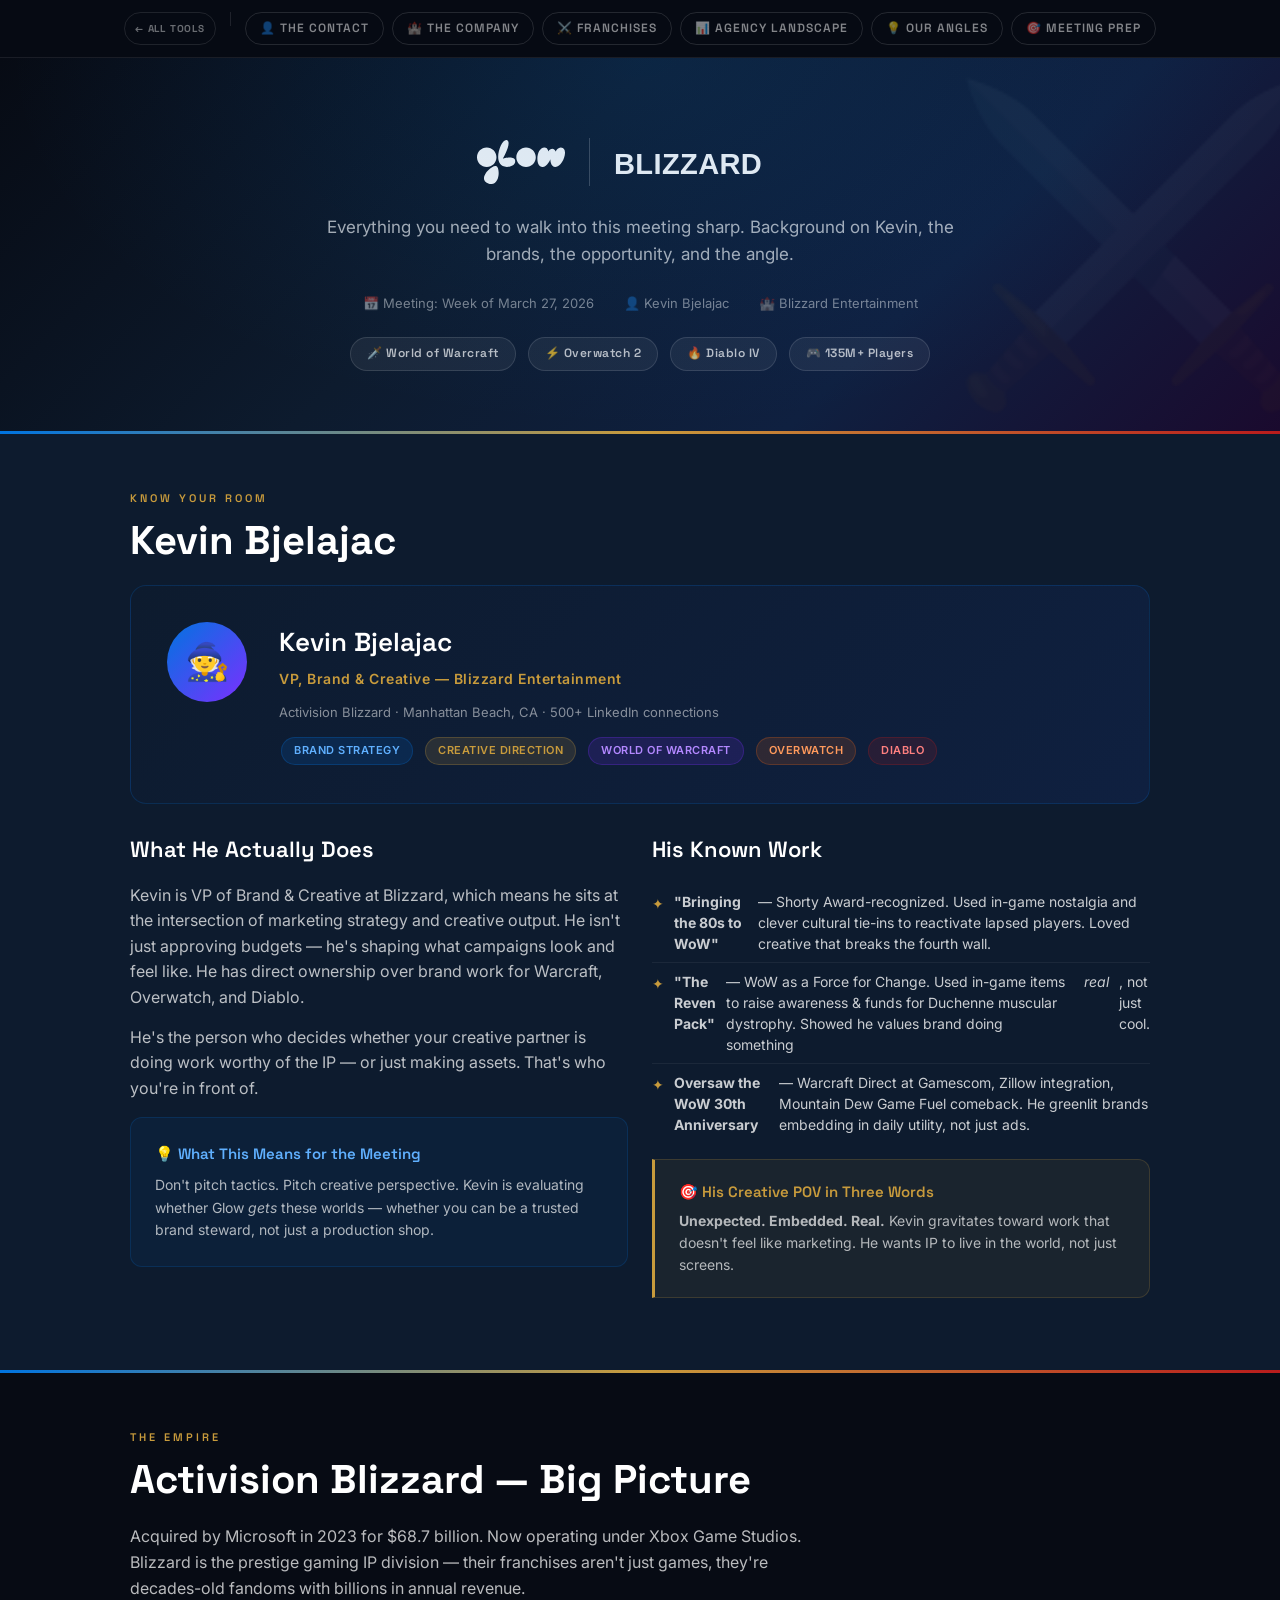
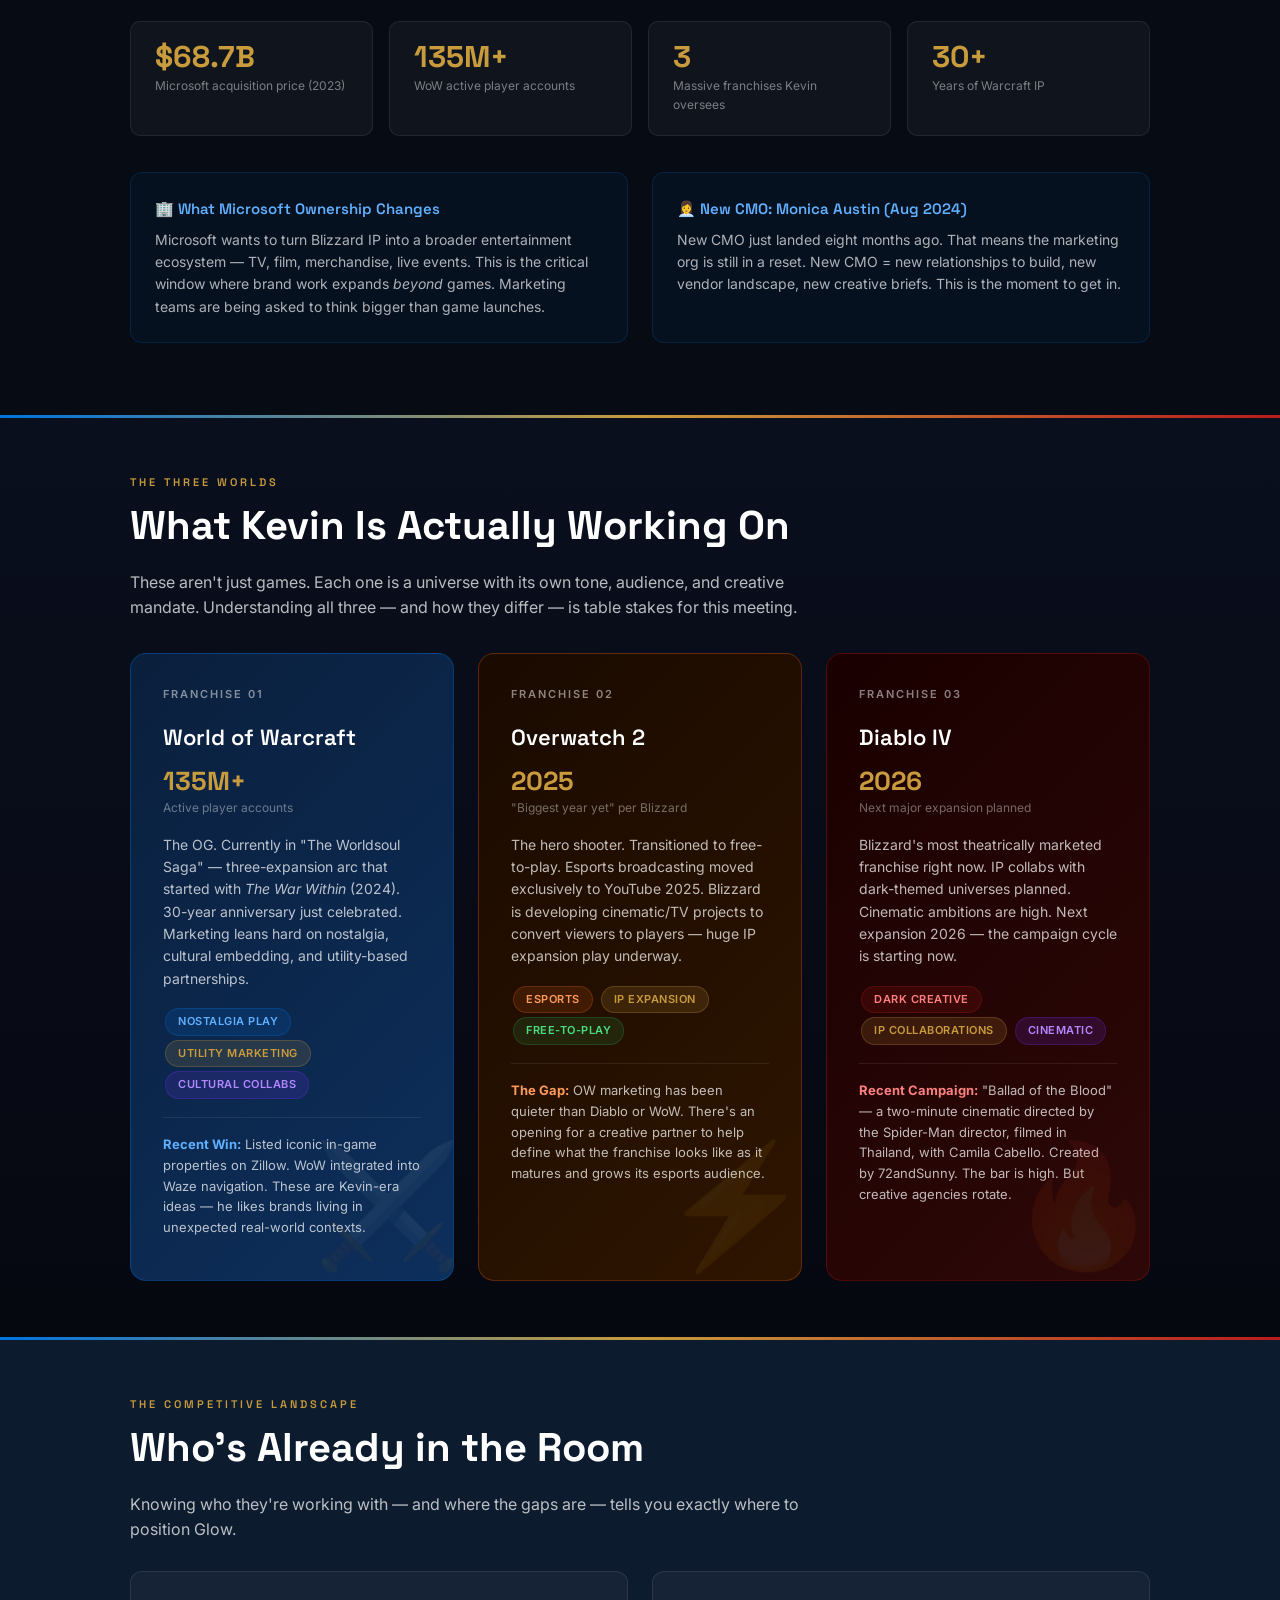
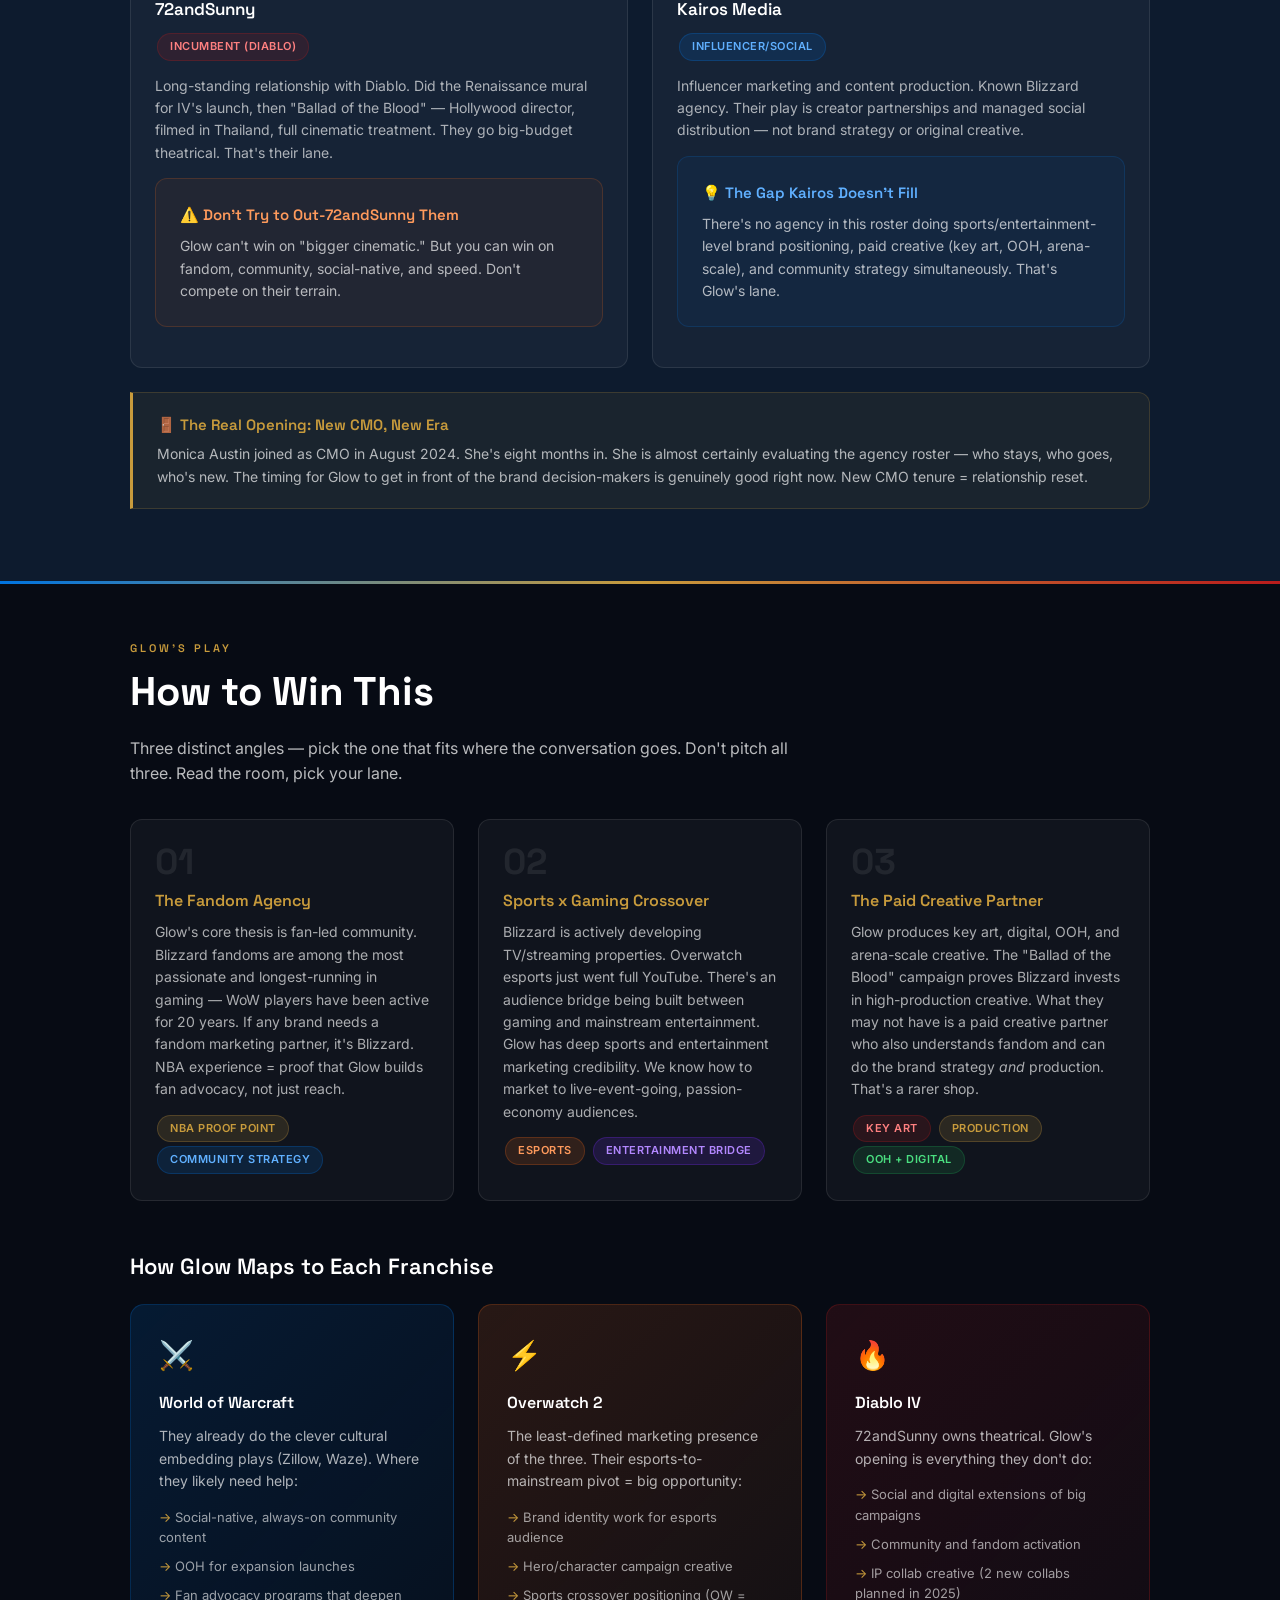
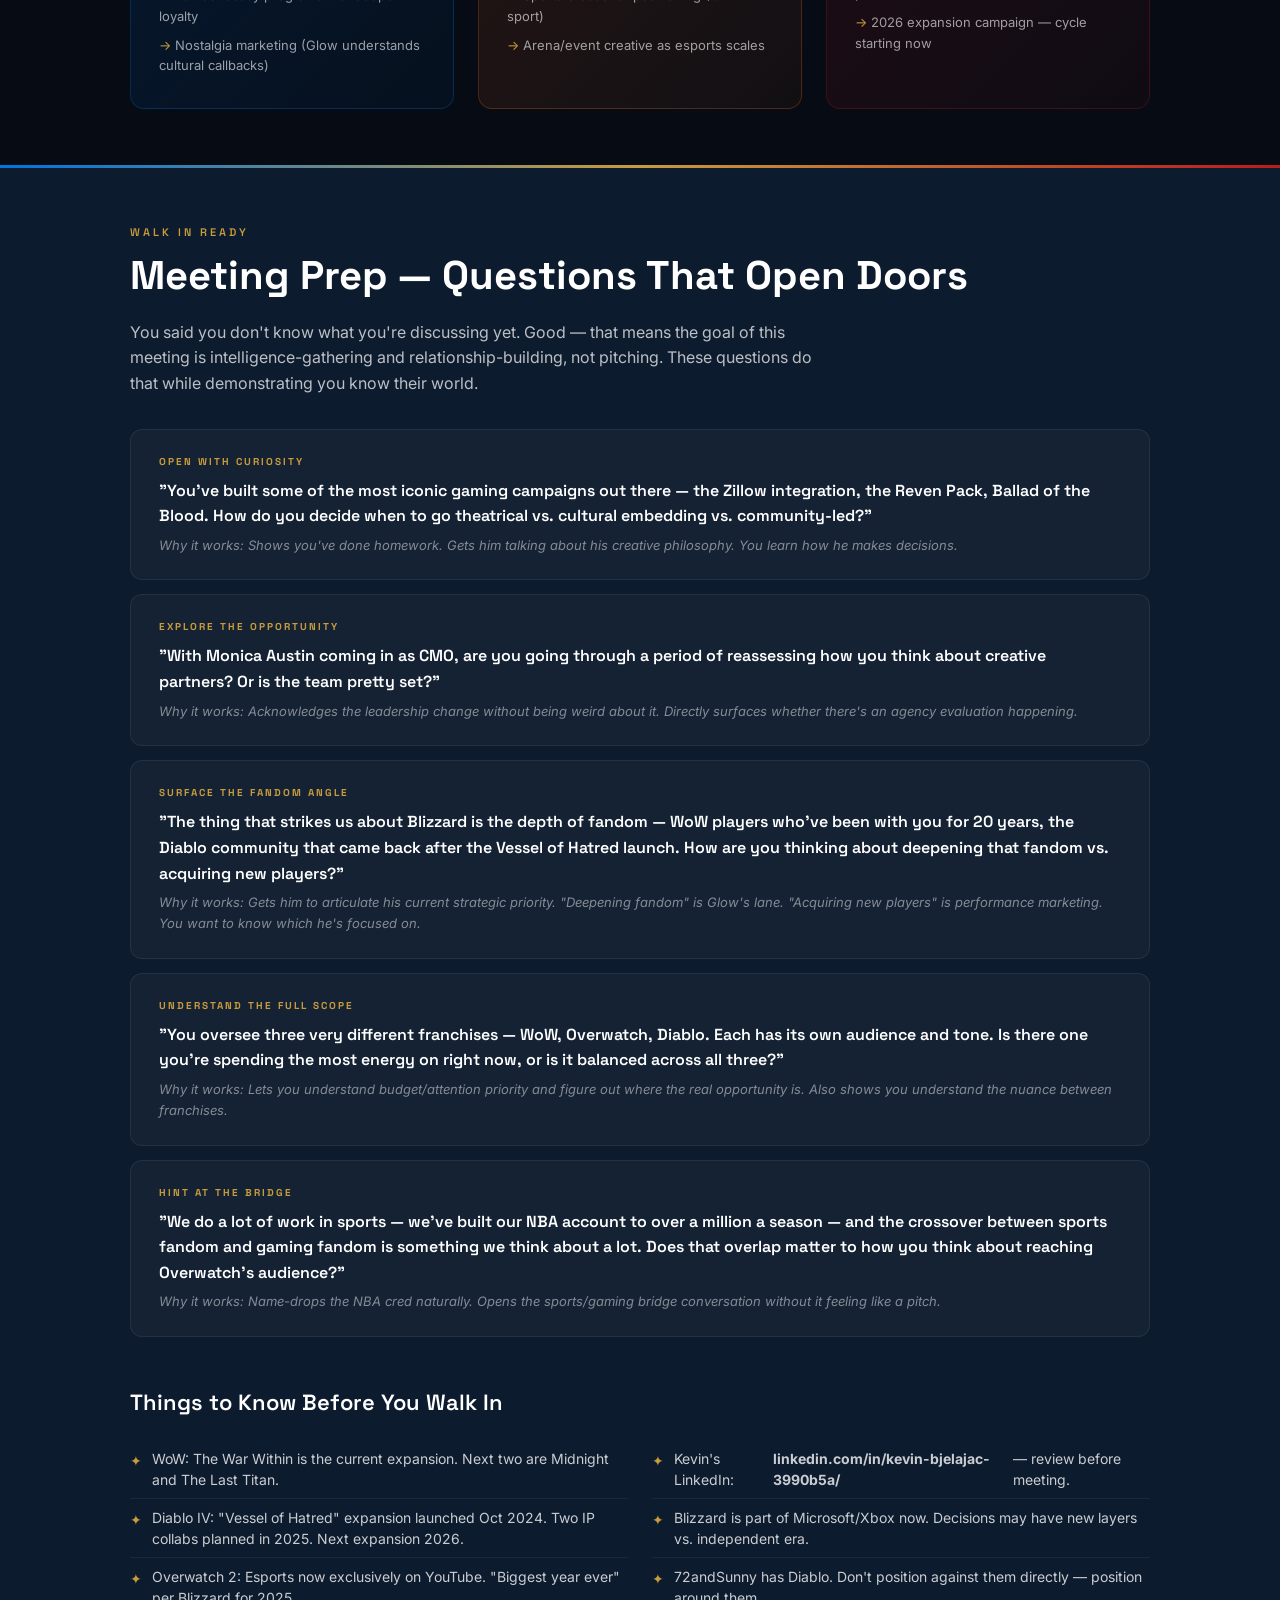
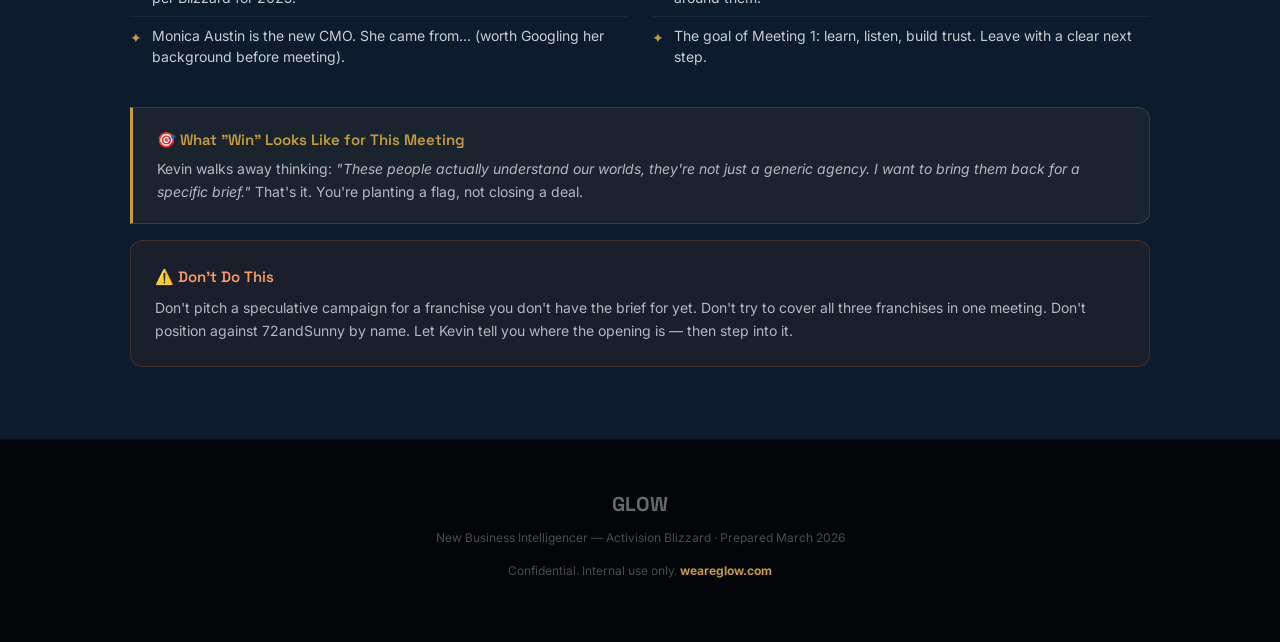
==== commit d467a89f: "Add '← All Tools' back button to all tools — links to hub index" ====
--- a/activision-blizzard-intelligencer.html
+++ b/activision-blizzard-intelligencer.html
@@ -179,6 +179,8 @@
 
 <!-- STICKY NAV -->
 <nav class="sticky-nav">
+  <a href="index.html" style="display:inline-flex;align-items:center;gap:6px;font-family:'Space Grotesk',sans-serif;font-size:10px;font-weight:700;letter-spacing:0.8px;text-transform:uppercase;color:rgba(255,255,255,0.4);text-decoration:none;padding:4px 10px;border:1px solid rgba(255,255,255,0.1);border-radius:20px;transition:all 0.18s;" onmouseover="this.style.color='rgba(255,255,255,0.85)';this.style.borderColor='rgba(255,255,255,0.25)'" onmouseout="this.style.color='rgba(255,255,255,0.4)';this.style.borderColor='rgba(255,255,255,0.1)'">← All Tools</a>
+  <div style="width:1px;height:14px;background:rgba(255,255,255,0.1);margin:0 6px;flex-shrink:0;"></div>
   <a href="#contact" class="nav-btn">👤 The Contact</a>
   <a href="#company" class="nav-btn">🏰 The Company</a>
   <a href="#franchises" class="nav-btn">⚔️ Franchises</a>
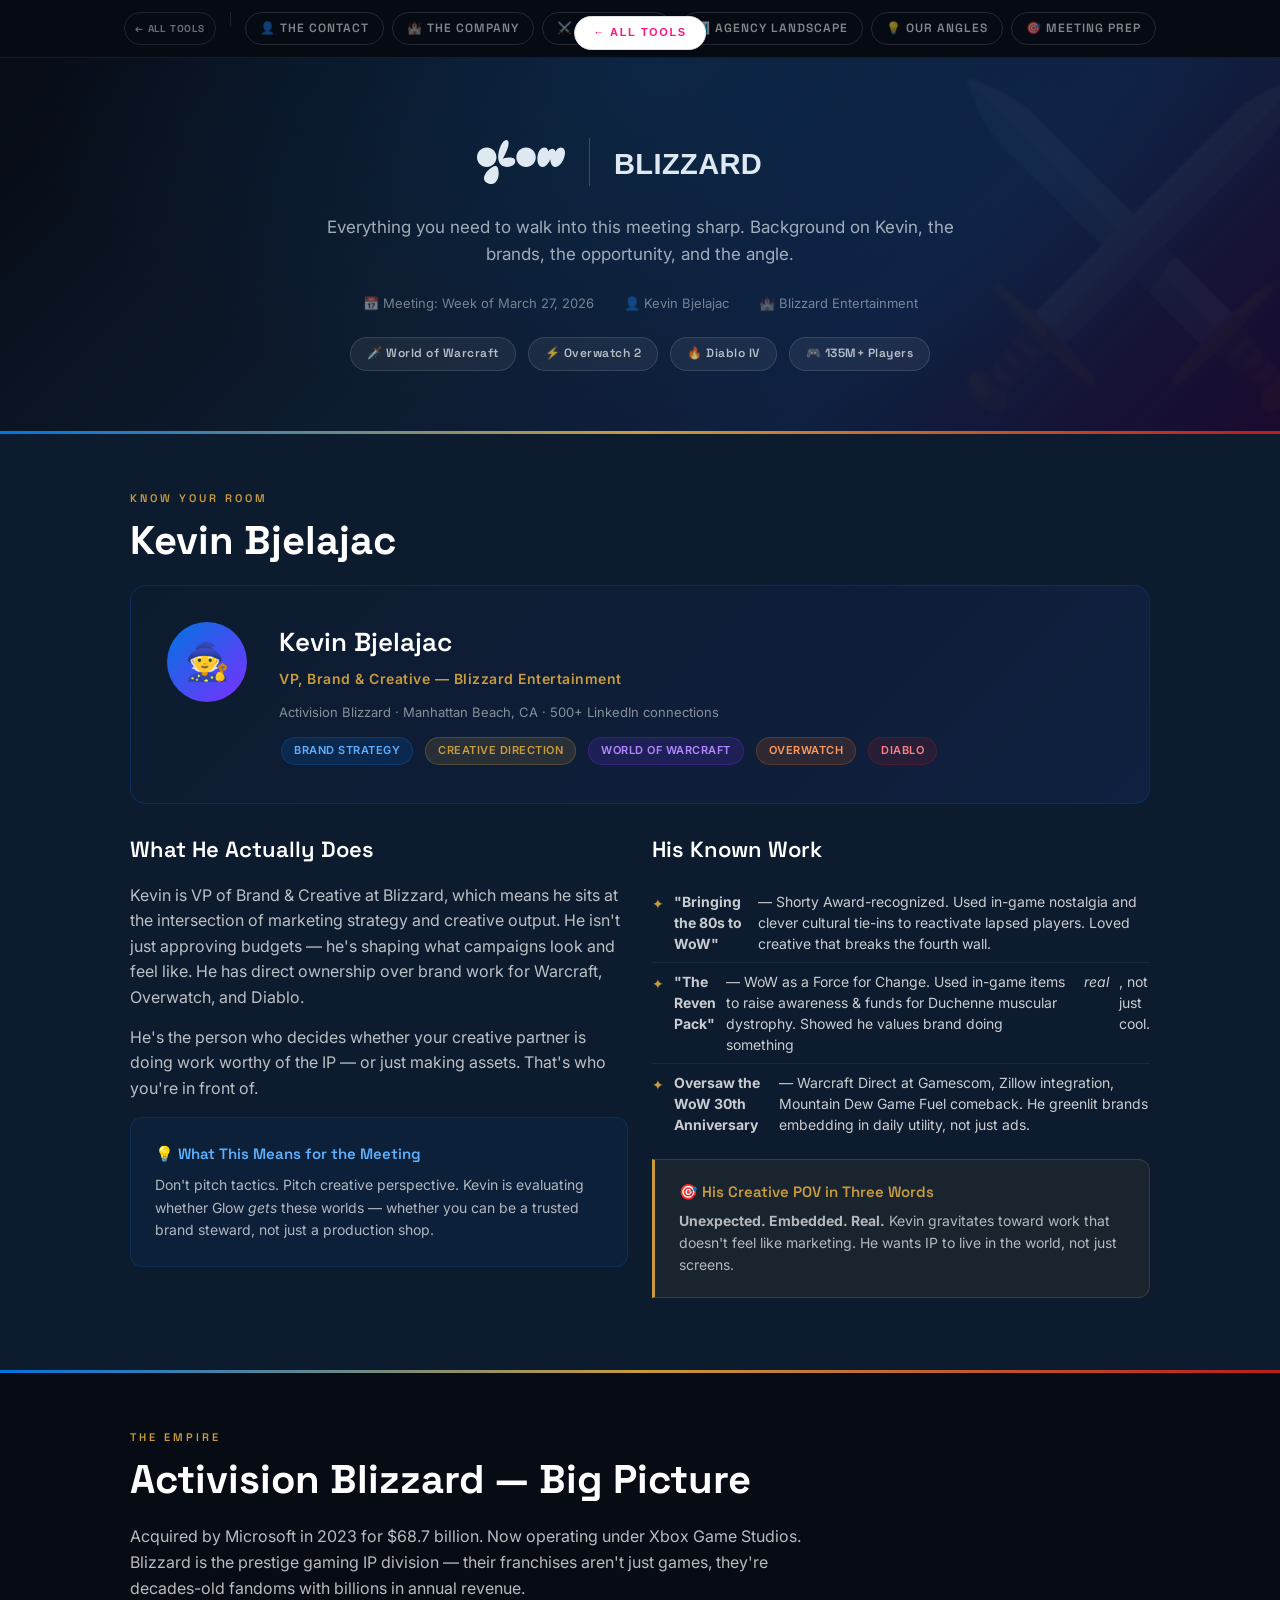
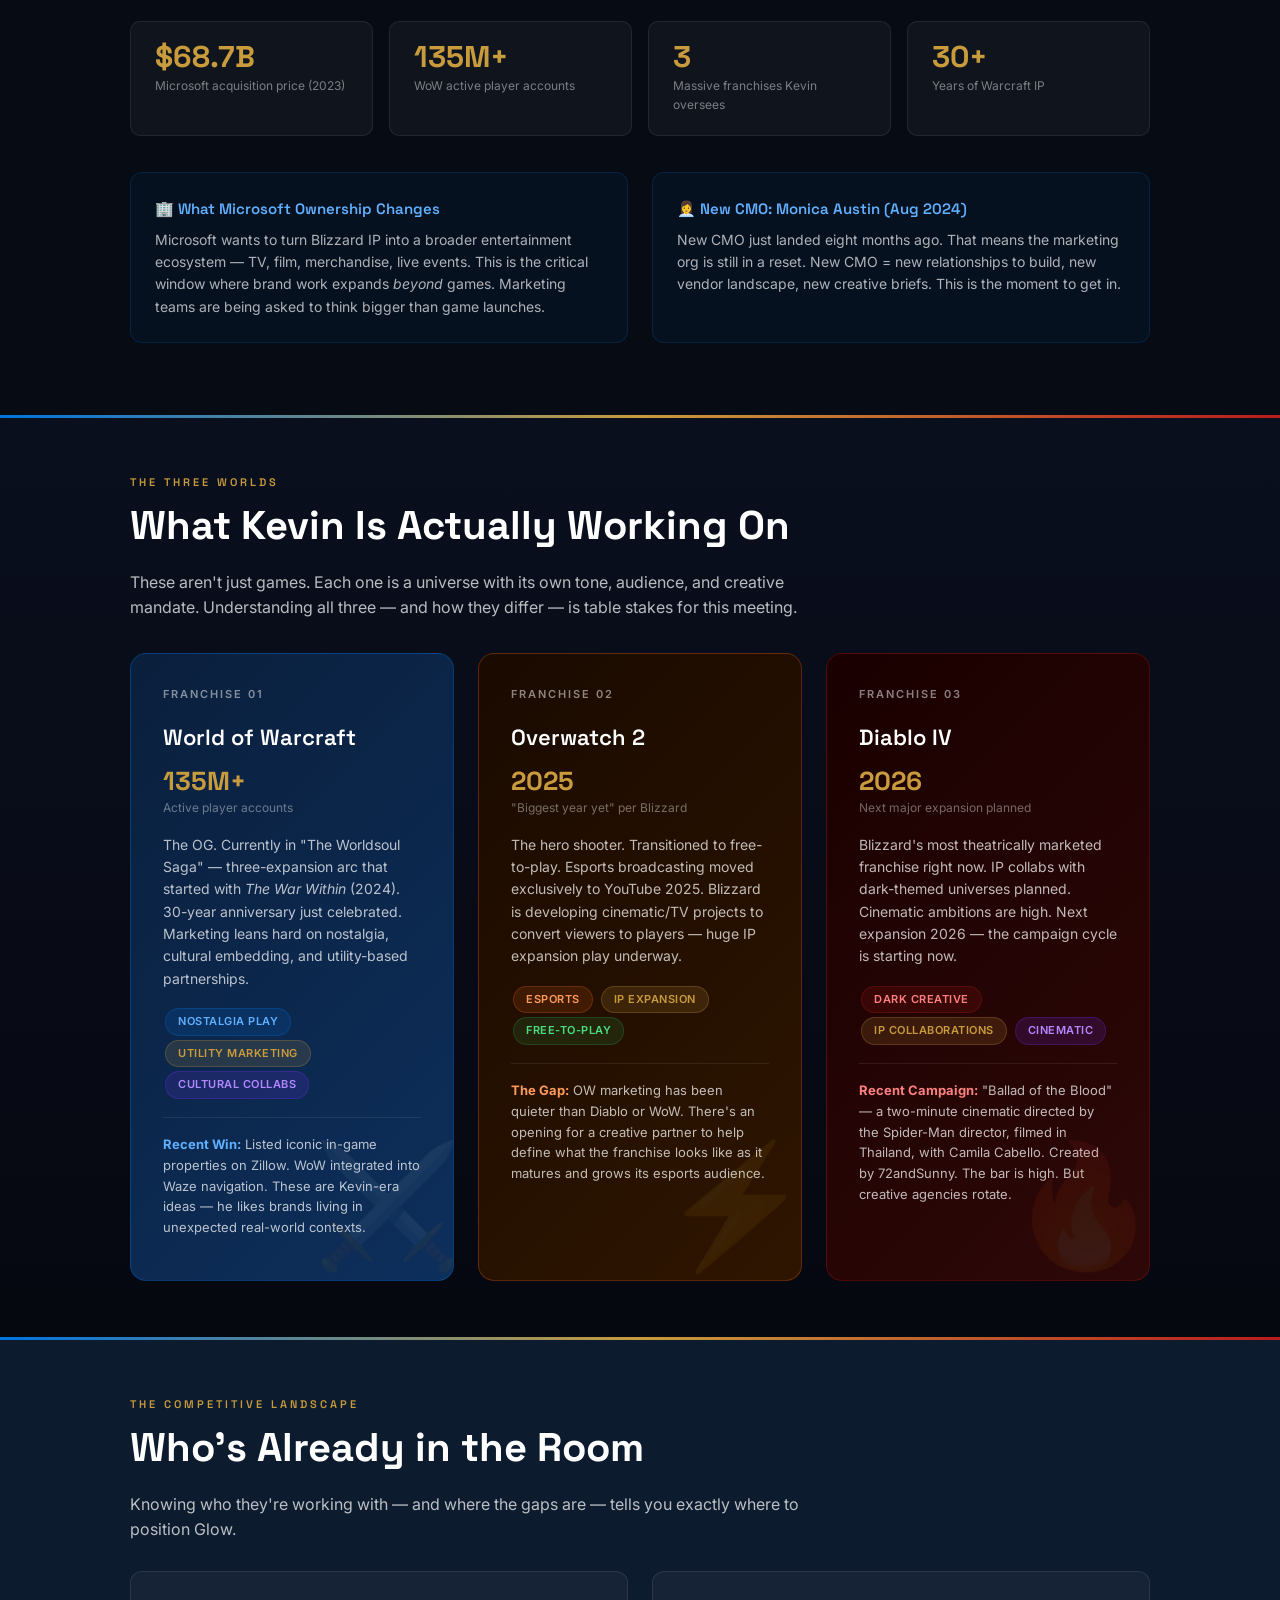
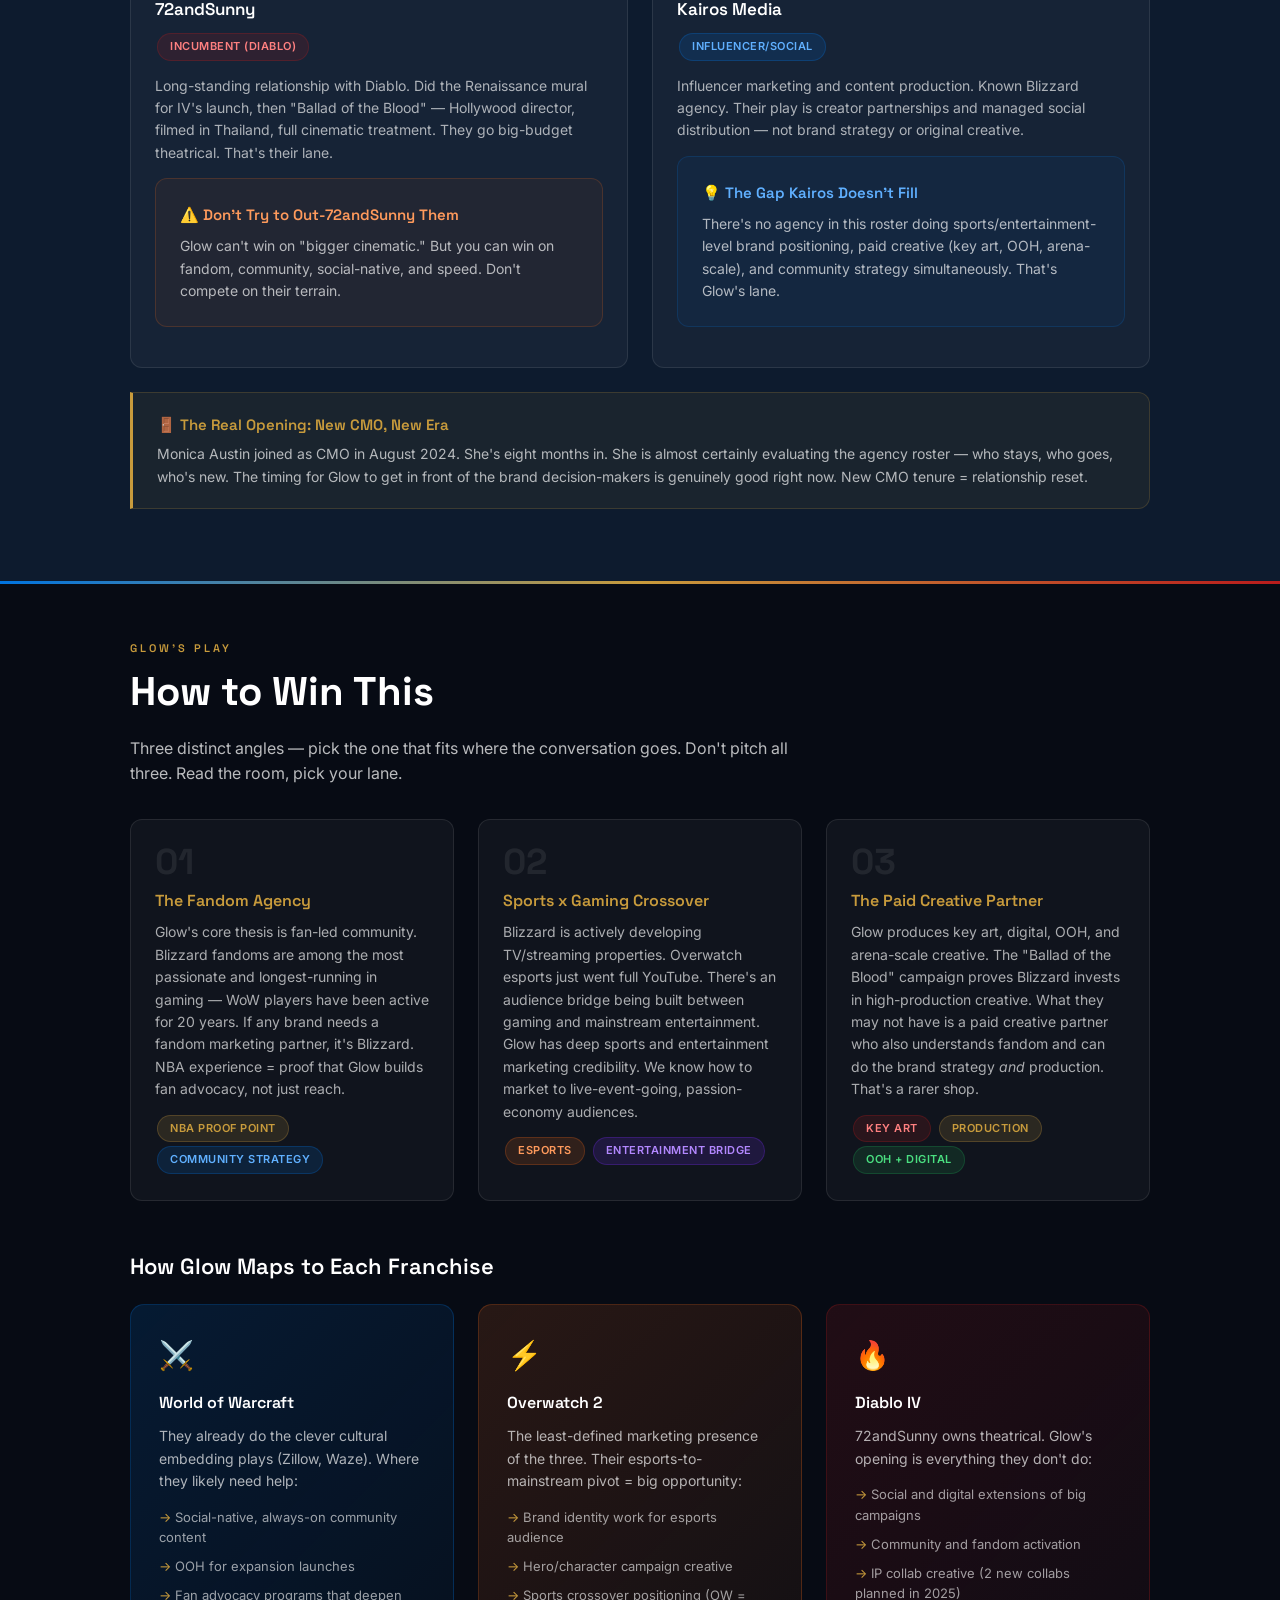
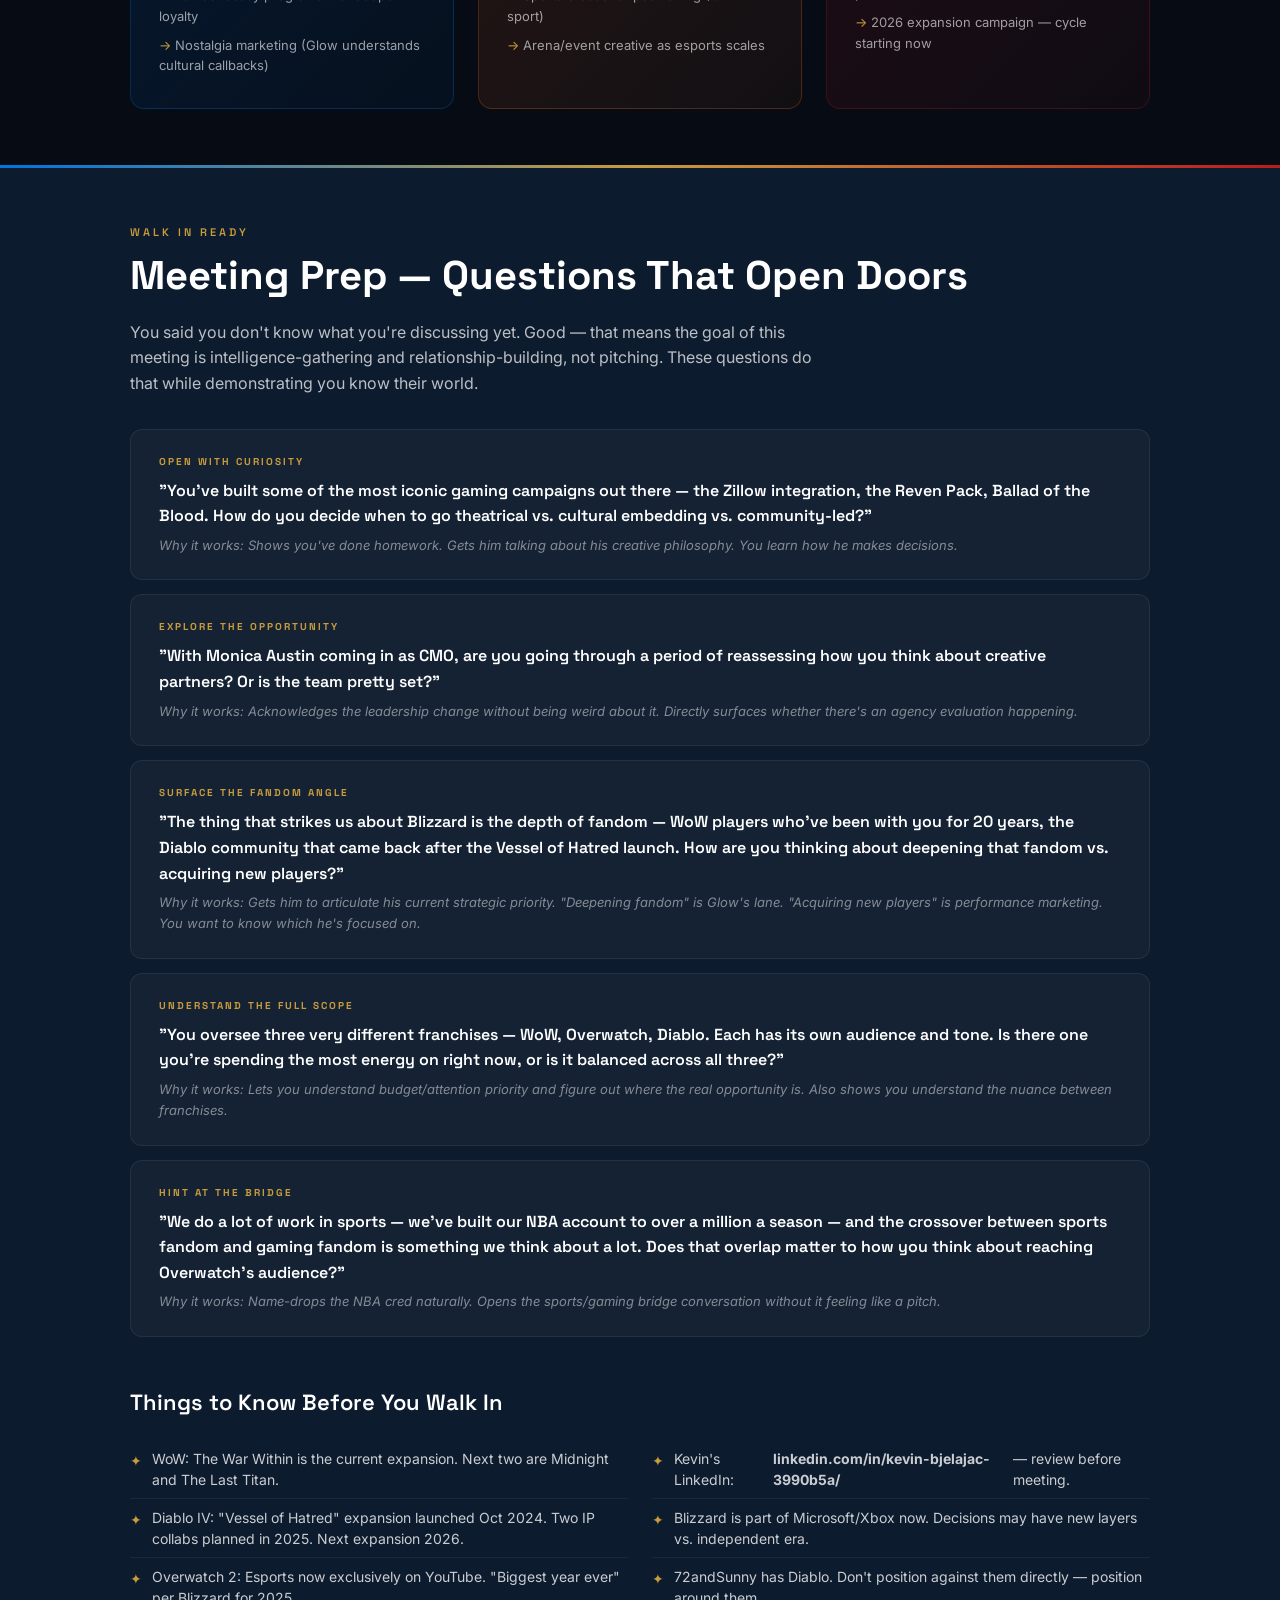
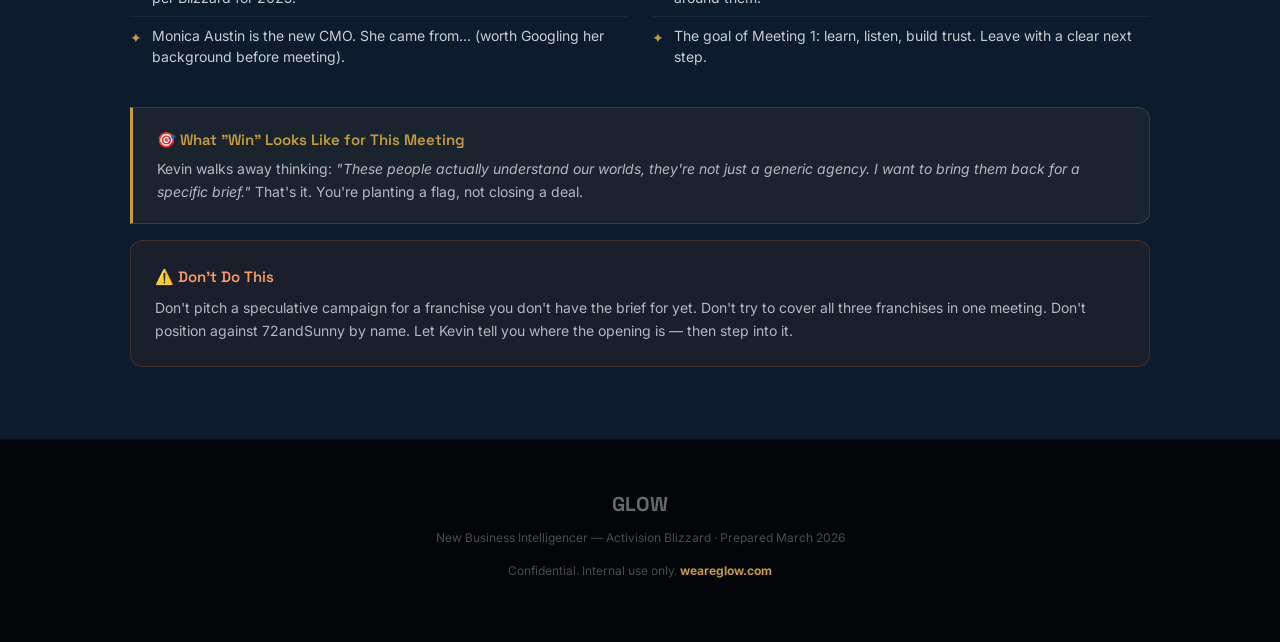
==== commit ae901ae0: "Add back button to all pages + switch index to 2-column grid" ====
--- a/activision-blizzard-intelligencer.html
+++ b/activision-blizzard-intelligencer.html
@@ -176,6 +176,7 @@
 </style>
 </head>
 <body>
+<a href="index.html" style="position:fixed;top:16px;left:50%;transform:translateX(-50%);z-index:999;background:#fff;border:1px solid #e0e0e0;color:#ff1482;font-family:Helvetica Neue,Helvetica,Arial,sans-serif;font-size:11px;font-weight:700;letter-spacing:0.15em;text-transform:uppercase;padding:7px 18px;border-radius:20px;text-decoration:none;box-shadow:0 2px 8px rgba(0,0,0,0.08);" class="glow-tools-back">← All Tools</a>
 
 <!-- STICKY NAV -->
 <nav class="sticky-nav">
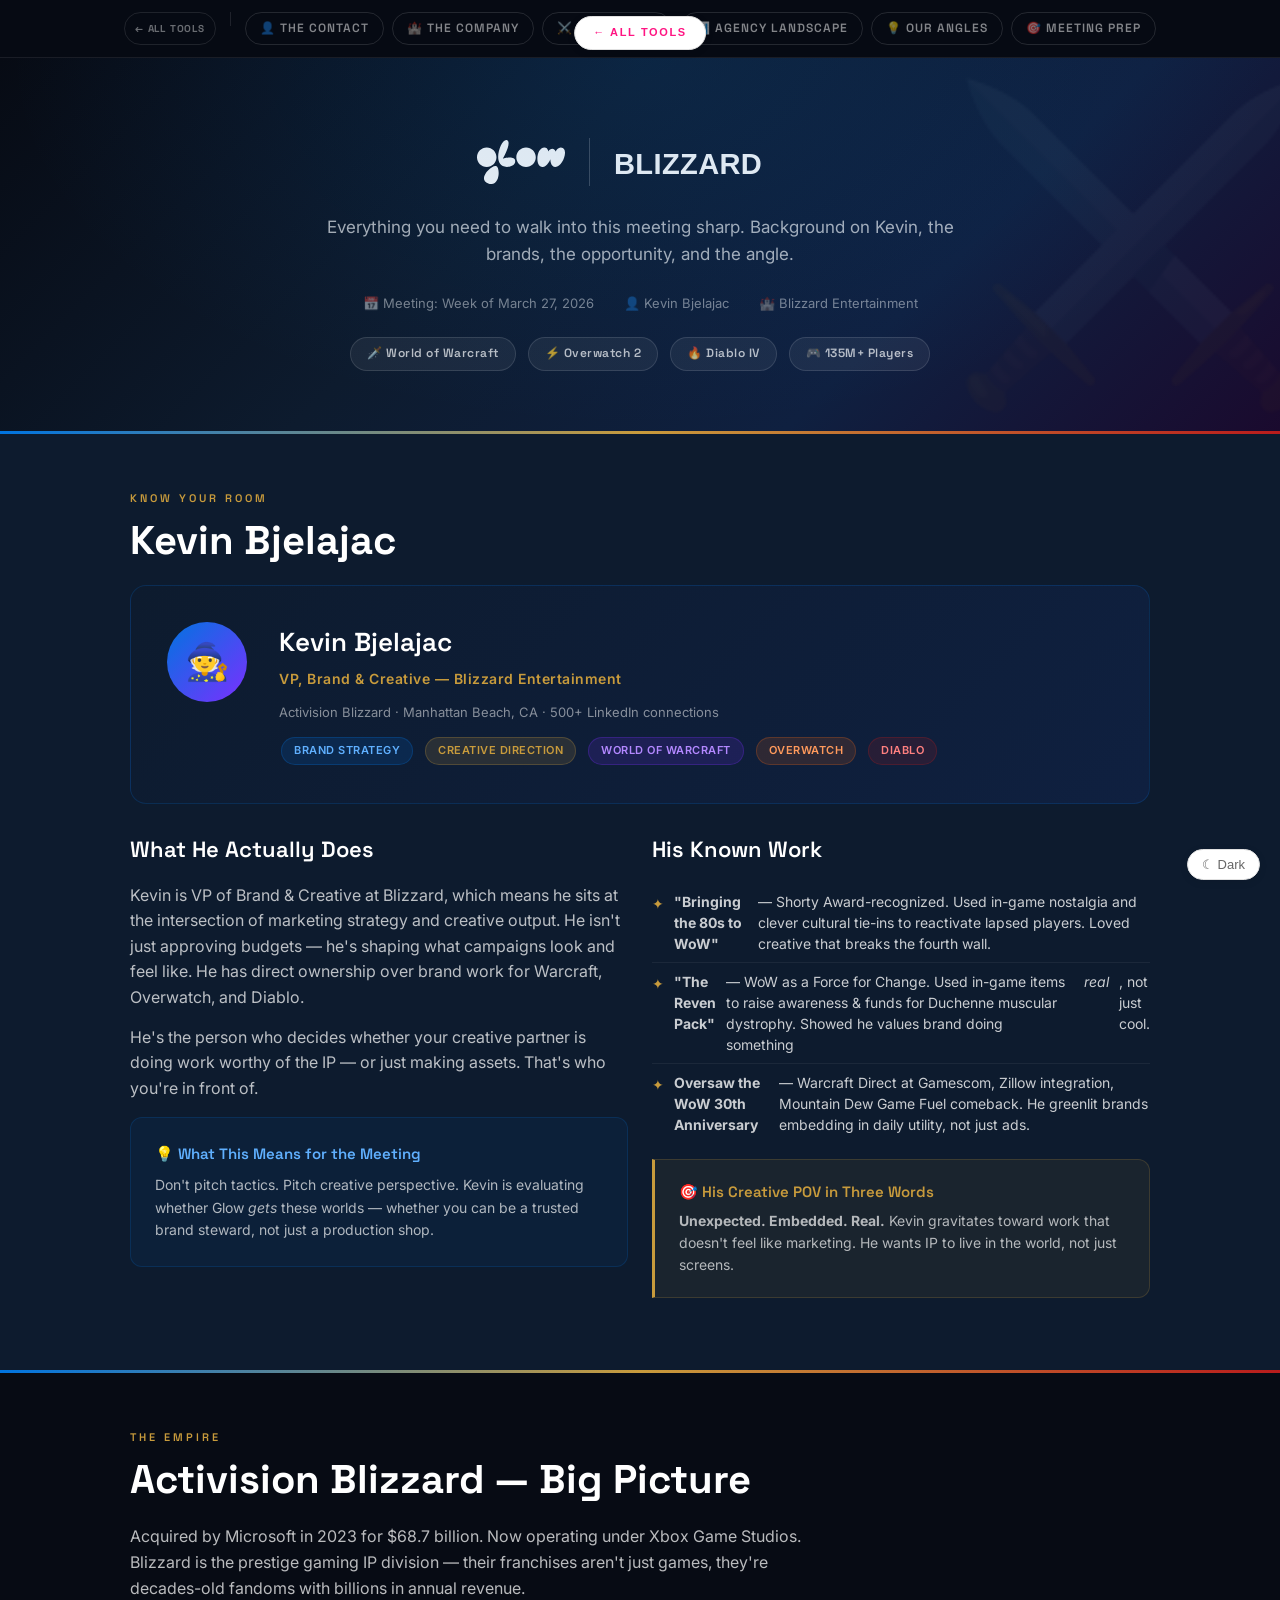
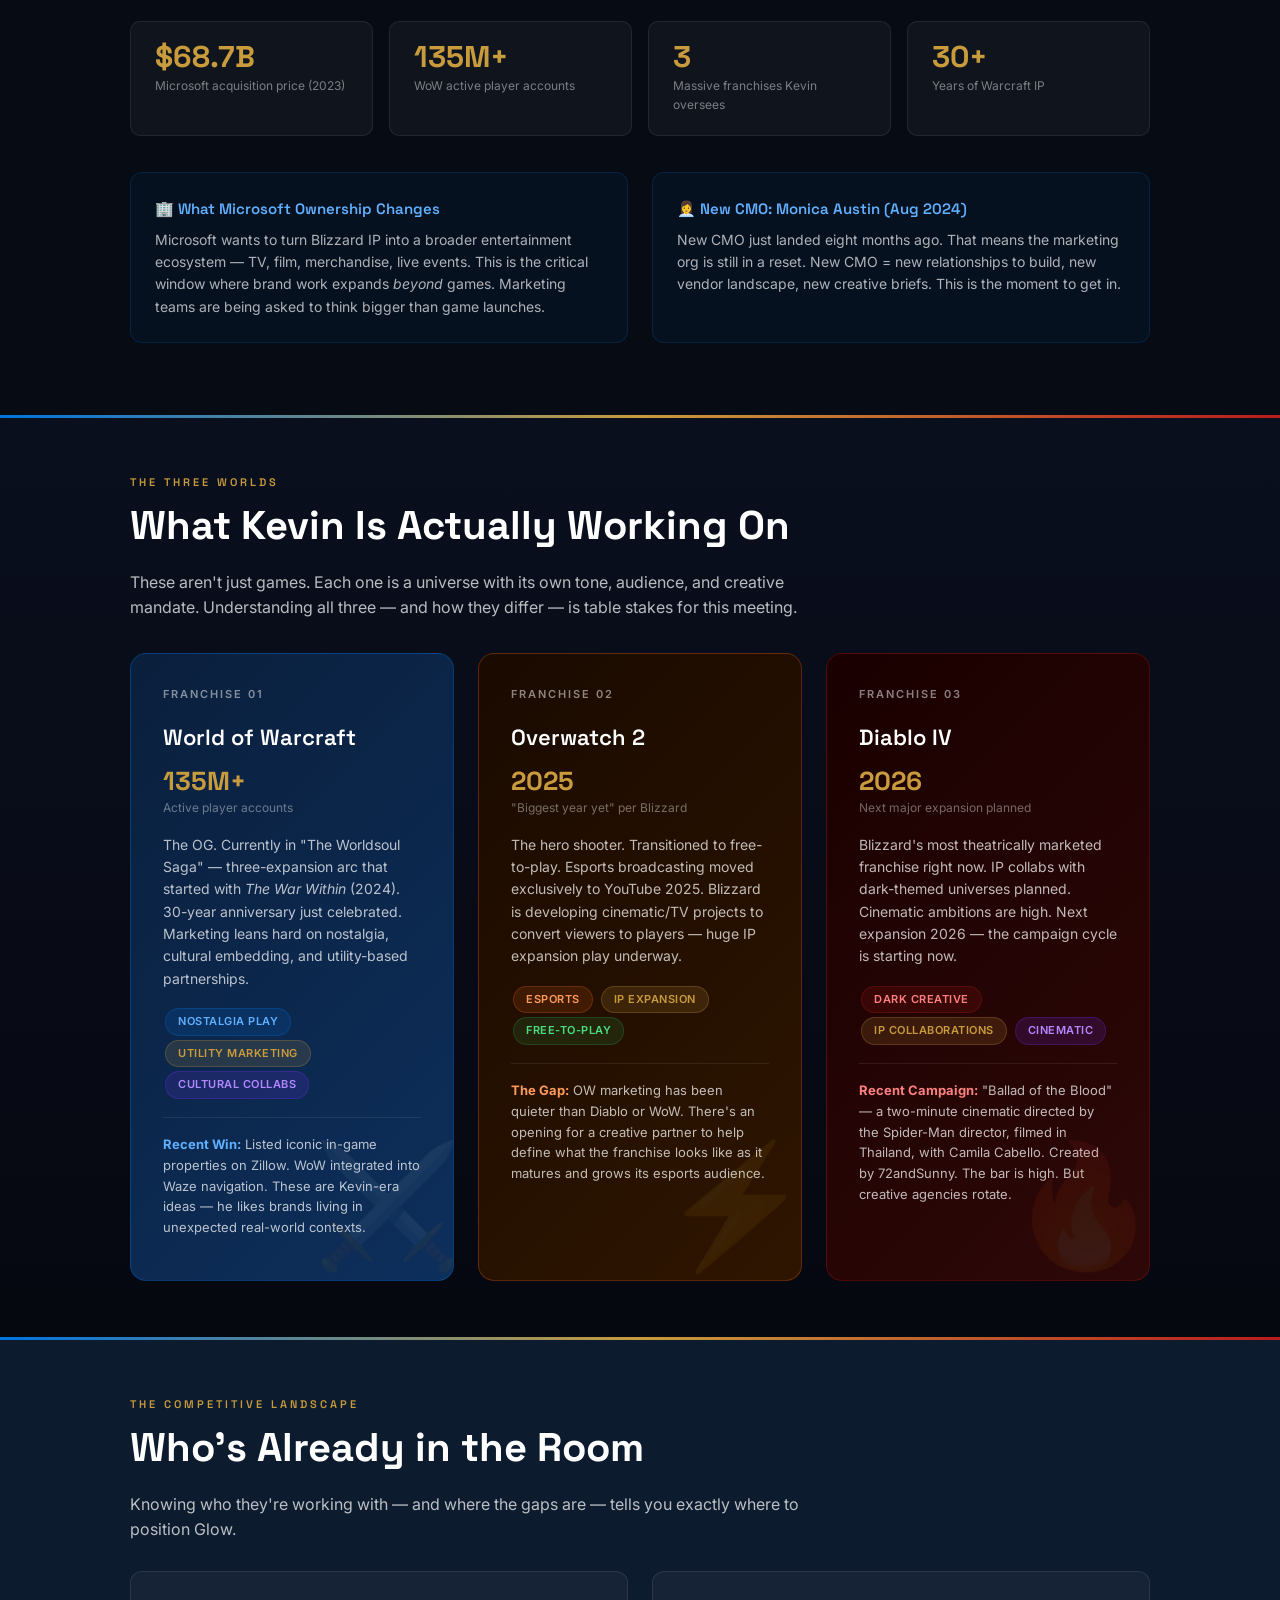
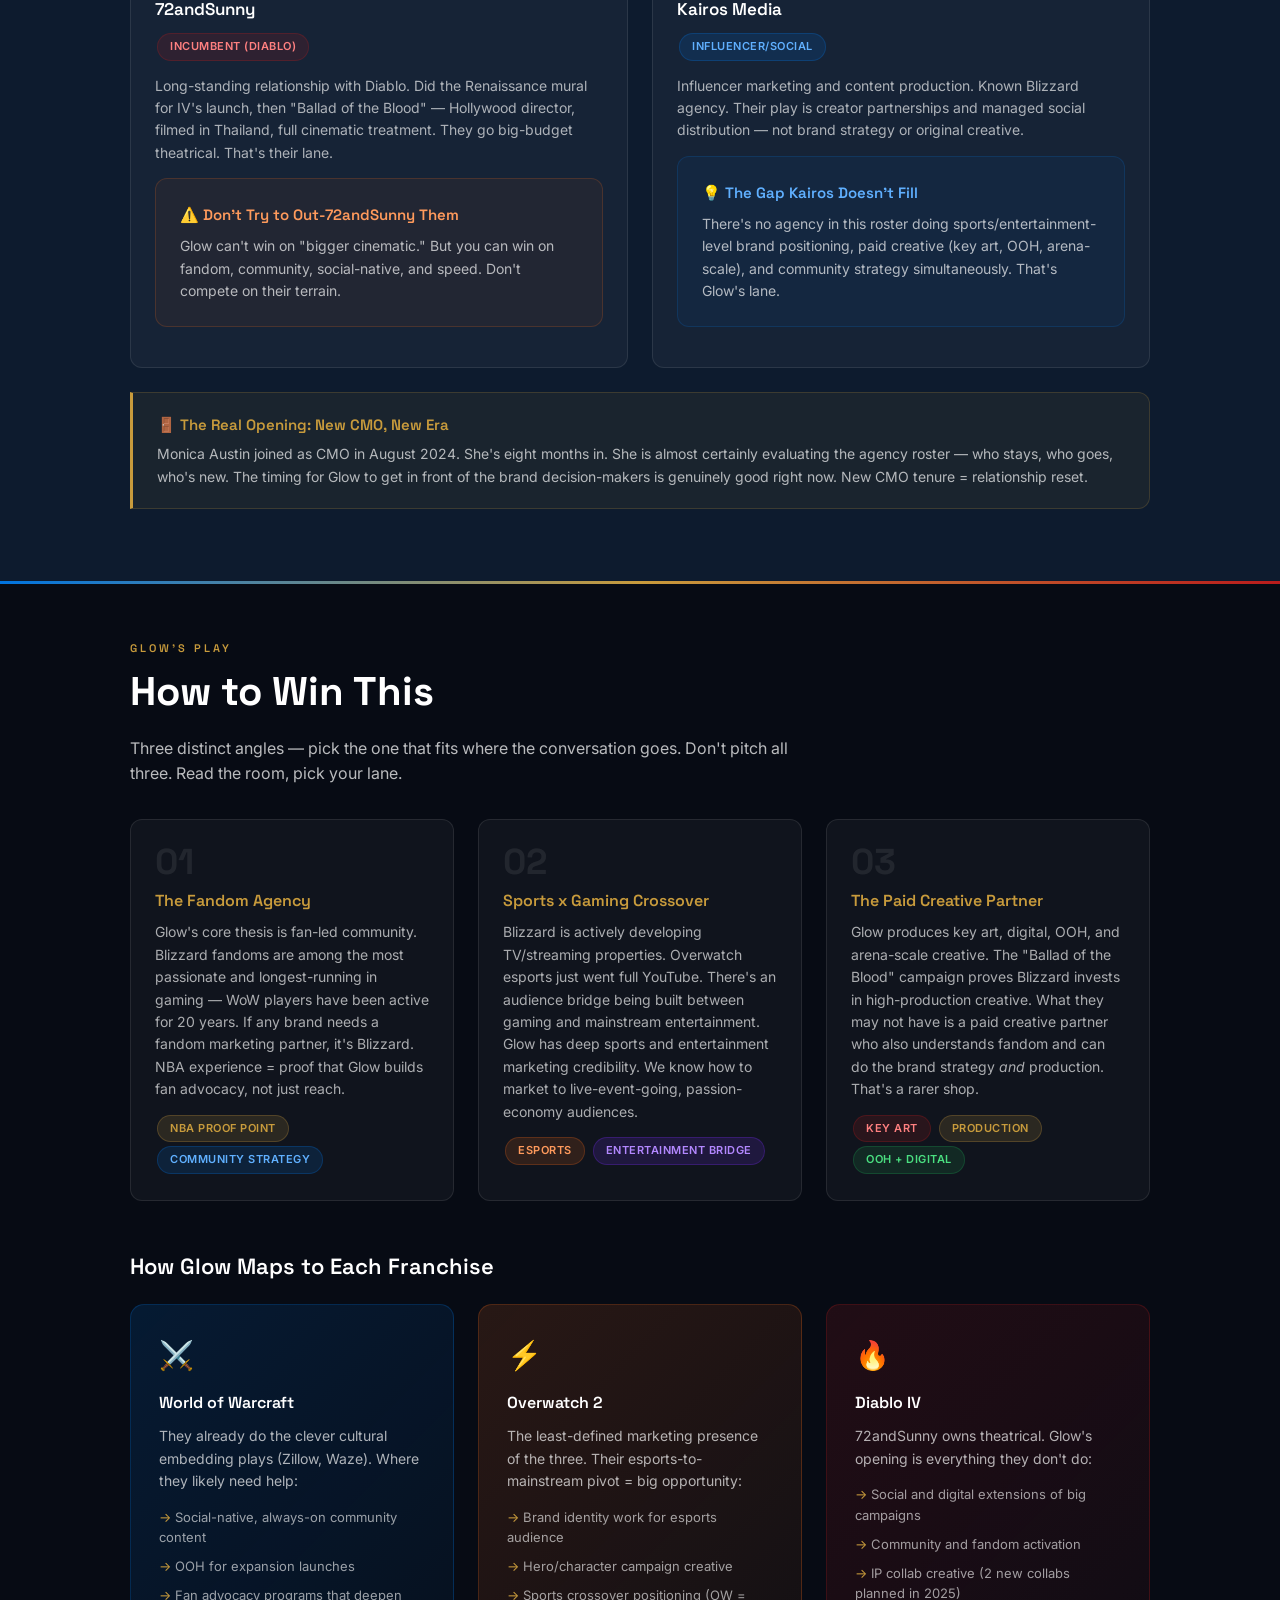
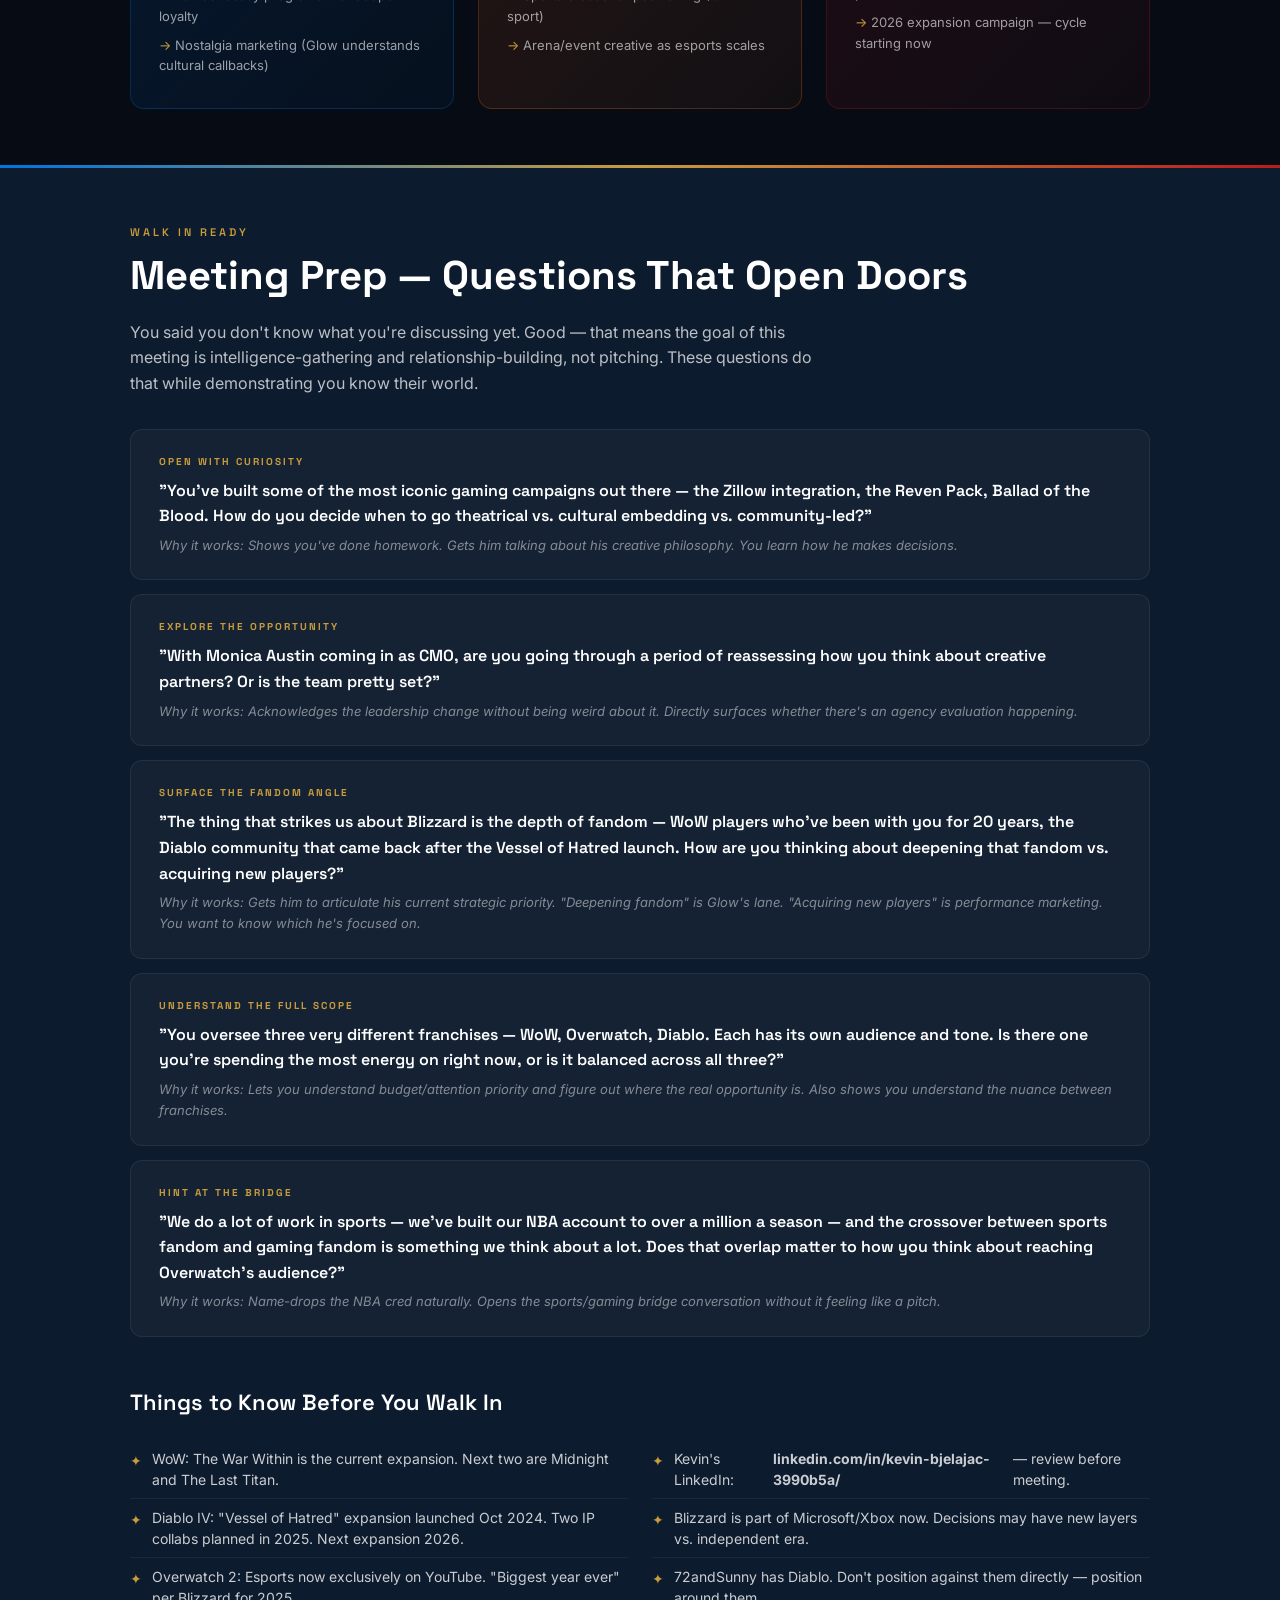
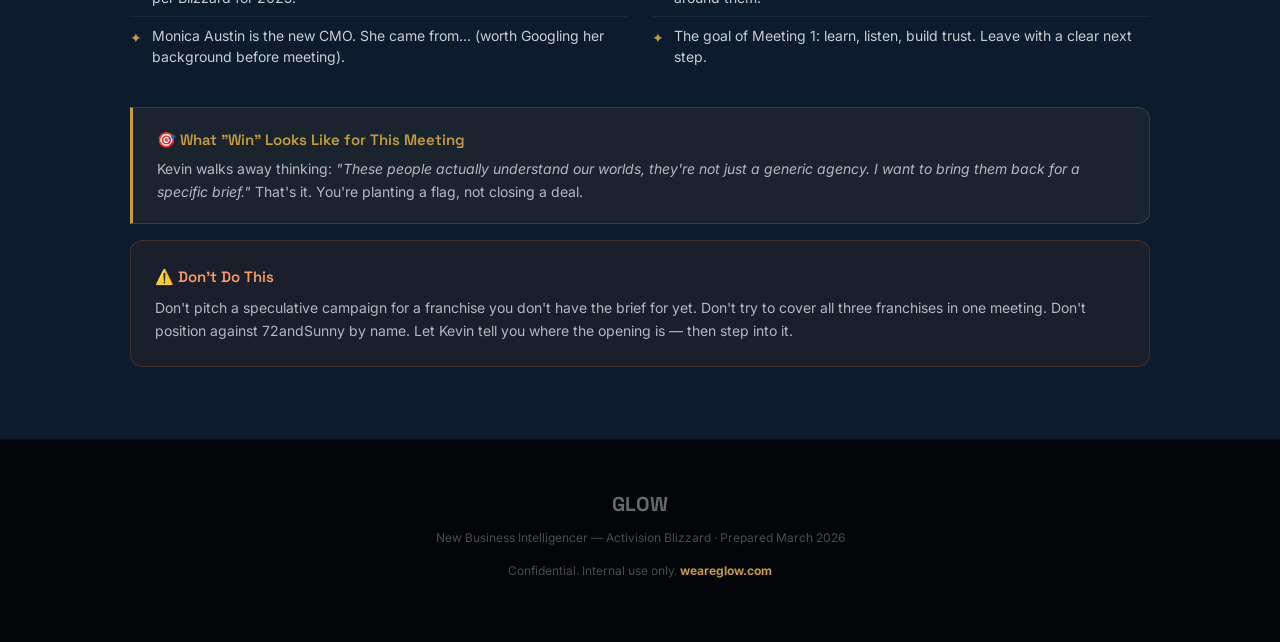
==== commit 9c7c8fa6: "Add light/dark mode toggle to all pages, persists via localStorage" ====
--- a/activision-blizzard-intelligencer.html
+++ b/activision-blizzard-intelligencer.html
@@ -174,6 +174,7 @@
   .footer strong { color:var(--bliz-gold); }
   .footer .footer-logo { font-family:'Space Grotesk',sans-serif; font-size:20px; font-weight:700; color:rgba(255,255,255,0.4); margin-bottom:8px; }
 </style>
+<link rel="stylesheet" href="glow-dark.css">
 </head>
 <body>
 <a href="index.html" style="position:fixed;top:16px;left:50%;transform:translateX(-50%);z-index:999;background:#fff;border:1px solid #e0e0e0;color:#ff1482;font-family:Helvetica Neue,Helvetica,Arial,sans-serif;font-size:11px;font-weight:700;letter-spacing:0.15em;text-transform:uppercase;padding:7px 18px;border-radius:20px;text-decoration:none;box-shadow:0 2px 8px rgba(0,0,0,0.08);" class="glow-tools-back">← All Tools</a>
@@ -579,5 +580,7 @@
   <p style="margin-top:8px;">Confidential. Internal use only. <strong>weareglow.com</strong></p>
 </div>
 
+<button id="glow-theme-toggle" onclick="(function(){var d=document.body.classList.toggle('dark');localStorage.setItem('glow-theme',d?'dark':'light');this.textContent=d?'☀ Light':'☾ Dark'}).call(this)">☾ Dark</button>
+<script>(function(){var t=localStorage.getItem('glow-theme');if(t==='dark'){document.body.classList.add('dark');var b=document.getElementById('glow-theme-toggle');if(b)b.textContent='☀ Light';}})();</script>
 </body>
 </html>
--- a/glow-dark.css
+++ b/glow-dark.css
@@ -0,0 +1,153 @@
+/* GLOW Tools — Dark Mode Overrides */
+body.dark {
+  background: #0a0a0a !important;
+  color: #f0f0f0 !important;
+}
+body.dark header,
+body.dark .header {
+  background: #0f0f0f !important;
+  border-color: #222 !important;
+}
+body.dark .hero,
+body.dark .hero-inner,
+body.dark .creds {
+  background: #111 !important;
+  border-color: #222 !important;
+}
+body.dark .hero h1,
+body.dark .hero-quote p,
+body.dark .q-text,
+body.dark .section-title,
+body.dark .tool-name,
+body.dark .pillar h3,
+body.dark .tp-card p strong,
+body.dark .cred-card p strong,
+body.dark #thank-you h2 {
+  color: #fff !important;
+}
+body.dark .hero p,
+body.dark .hero-desc,
+body.dark .hero p.hero-desc {
+  color: #999 !important;
+}
+body.dark .pillar,
+body.dark .tp-card,
+body.dark .cred-card,
+body.dark .question {
+  background: #141414 !important;
+  border-color: #2a2a2a !important;
+}
+body.dark .pillar:hover { background: #1a1a1a !important; }
+body.dark .pillar p,
+body.dark .tp-card p,
+body.dark .cred-card p,
+body.dark .tool-desc,
+body.dark .hero-meta,
+body.dark .creds-footer,
+body.dark .submit-note,
+body.dark footer,
+body.dark .closing p,
+body.dark #thank-you p { color: #777 !important; }
+body.dark .pillar-number { color: #444 !important; }
+body.dark .tool-tag {
+  background: #1a1a1a !important;
+  border-color: #2a2a2a !important;
+  color: #888 !important;
+}
+body.dark .tools-group-label,
+body.dark .header-label { color: #555 !important; }
+body.dark .tools-group-label,
+body.dark .section-title { border-color: #222 !important; }
+body.dark .story {
+  background: #111 !important;
+  border-left-color: #ff1482 !important;
+}
+body.dark .story p { color: #bbb !important; }
+body.dark .radio-options label,
+body.dark .check-options label,
+body.dark .scale-options .option-btn {
+  background: #111 !important;
+  border-color: #2a2a2a !important;
+  color: #aaa !important;
+}
+body.dark .radio-options label:hover,
+body.dark .check-options label:hover {
+  background: #1a1a1a !important;
+  border-color: #ff148260 !important;
+  color: #fff !important;
+}
+body.dark .radio-options label:has(input:checked),
+body.dark .check-options label:has(input:checked) {
+  background: #ff14820f !important;
+  border-color: #ff1482 !important;
+  color: #fff !important;
+}
+body.dark .scale-options input[type="radio"]:checked + .option-btn {
+  background: #ff14820f !important;
+  border-color: #ff1482 !important;
+  color: #ff1482 !important;
+}
+body.dark .open-text {
+  background: #111 !important;
+  border-color: #2a2a2a !important;
+  color: #f0f0f0 !important;
+}
+body.dark .open-text::placeholder { color: #444 !important; }
+body.dark .open-text:focus { border-color: #ff148260 !important; background: #141414 !important; }
+body.dark .q-divider { border-color: #1e1e1e !important; }
+body.dark .closing,
+body.dark .submit-wrap { border-color: #222 !important; }
+body.dark .closing p strong { color: #555 !important; }
+
+/* Back button dark */
+body.dark .glow-tools-back {
+  background: #141414 !important;
+  border-color: #2a2a2a !important;
+  color: #ff1482 !important;
+  box-shadow: 0 2px 8px rgba(0,0,0,0.4) !important;
+}
+
+/* Index dark */
+body.dark .wrap { background: #0a0a0a !important; }
+body.dark .sub { color: rgba(255,255,255,0.4) !important; }
+body.dark .card {
+  background: rgba(255,255,255,0.04) !important;
+  border-color: rgba(255,255,255,0.1) !important;
+}
+body.dark .card:hover {
+  background: rgba(255,255,255,0.08) !important;
+  border-color: rgba(255,255,255,0.2) !important;
+}
+body.dark .card-label { color: rgba(255,255,255,0.35) !important; }
+body.dark .card-title { color: #fff !important; }
+body.dark .card-desc { color: rgba(255,255,255,0.45) !important; }
+body.dark .card.featured {
+  border-color: rgba(255,20,130,0.4) !important;
+  background: rgba(255,20,130,0.06) !important;
+}
+
+/* Theme toggle button */
+#glow-theme-toggle {
+  position: fixed;
+  bottom: 20px;
+  right: 20px;
+  z-index: 1000;
+  background: #fff;
+  border: 1px solid #e0e0e0;
+  border-radius: 20px;
+  padding: 7px 14px;
+  font-size: 13px;
+  cursor: pointer;
+  font-family: 'Helvetica Neue', Helvetica, Arial, sans-serif;
+  color: #666;
+  box-shadow: 0 2px 8px rgba(0,0,0,0.08);
+  transition: all 0.2s;
+}
+#glow-theme-toggle:hover { border-color: #ff1482; color: #ff1482; }
+body.dark #glow-theme-toggle {
+  background: #141414;
+  border-color: #2a2a2a;
+  color: #aaa;
+  box-shadow: 0 2px 8px rgba(0,0,0,0.4);
+}
+body.dark #glow-theme-toggle:hover { border-color: #ff1482; color: #ff1482; }
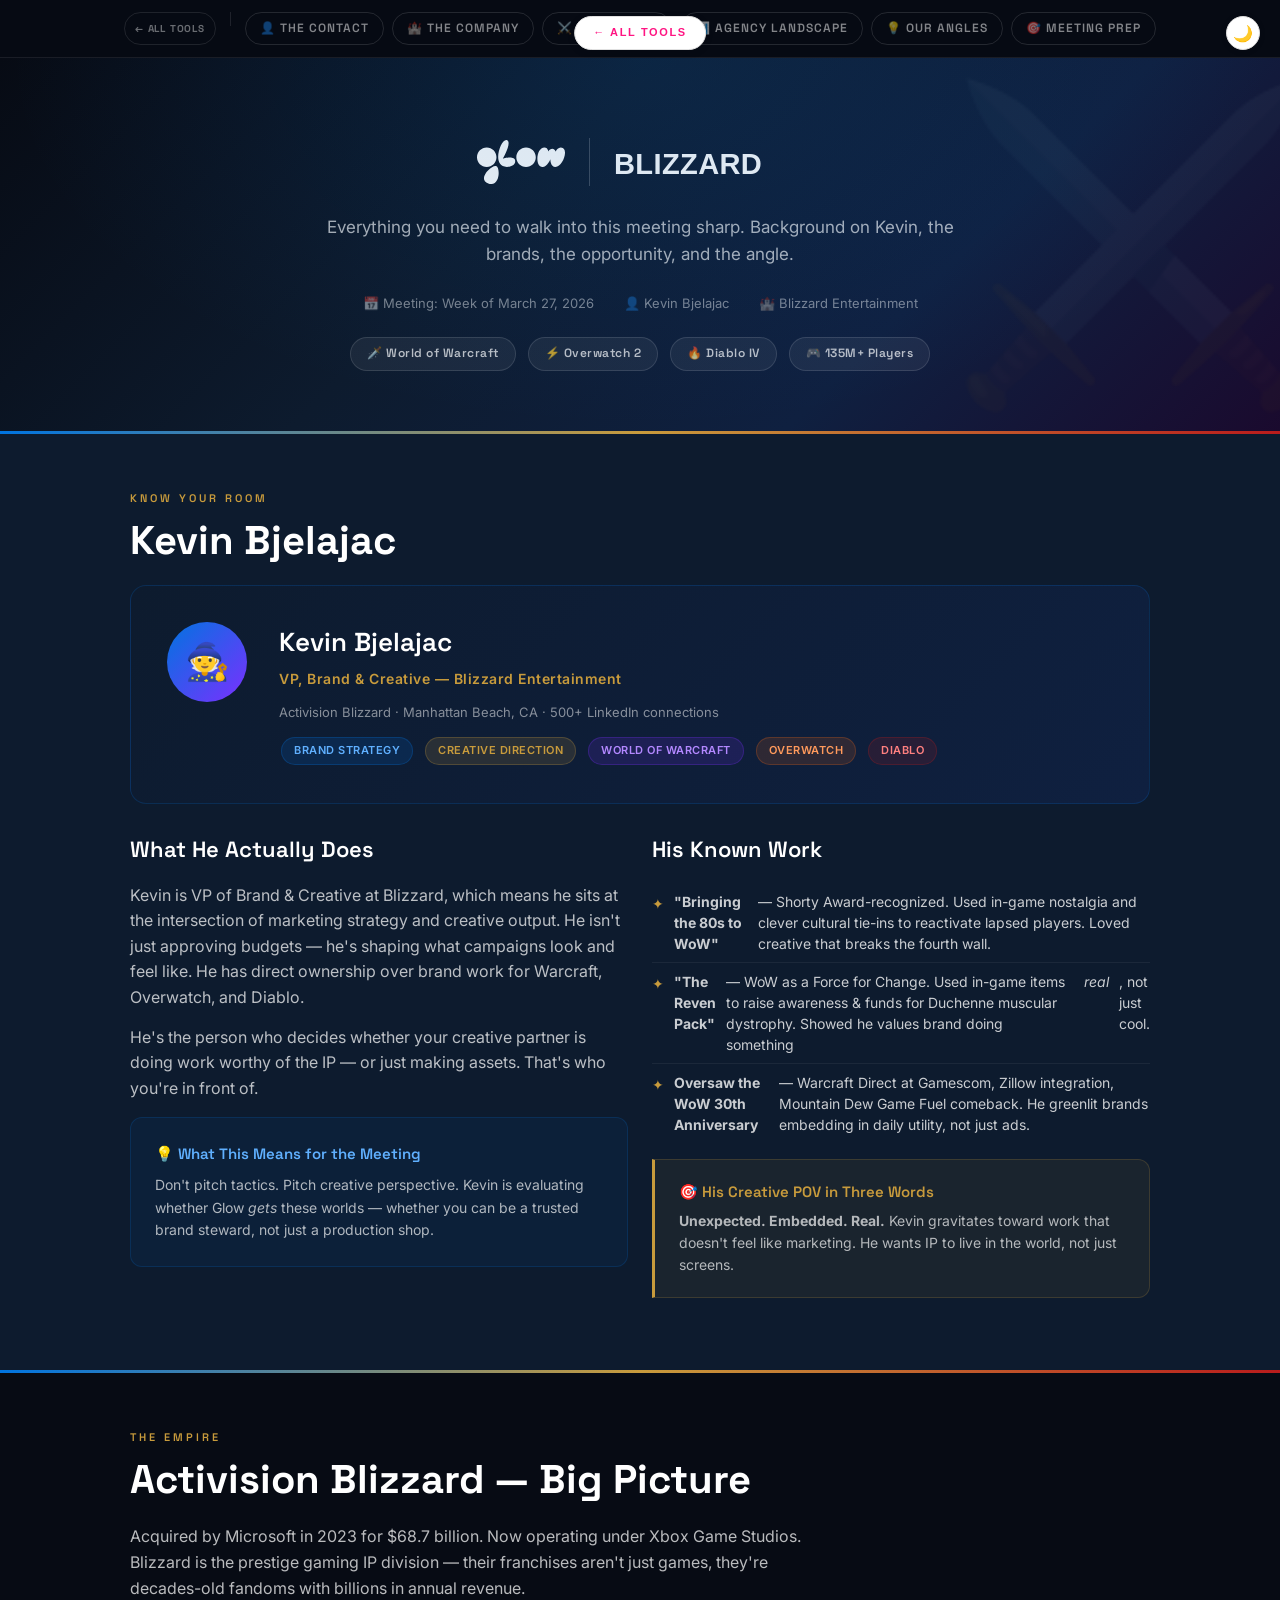
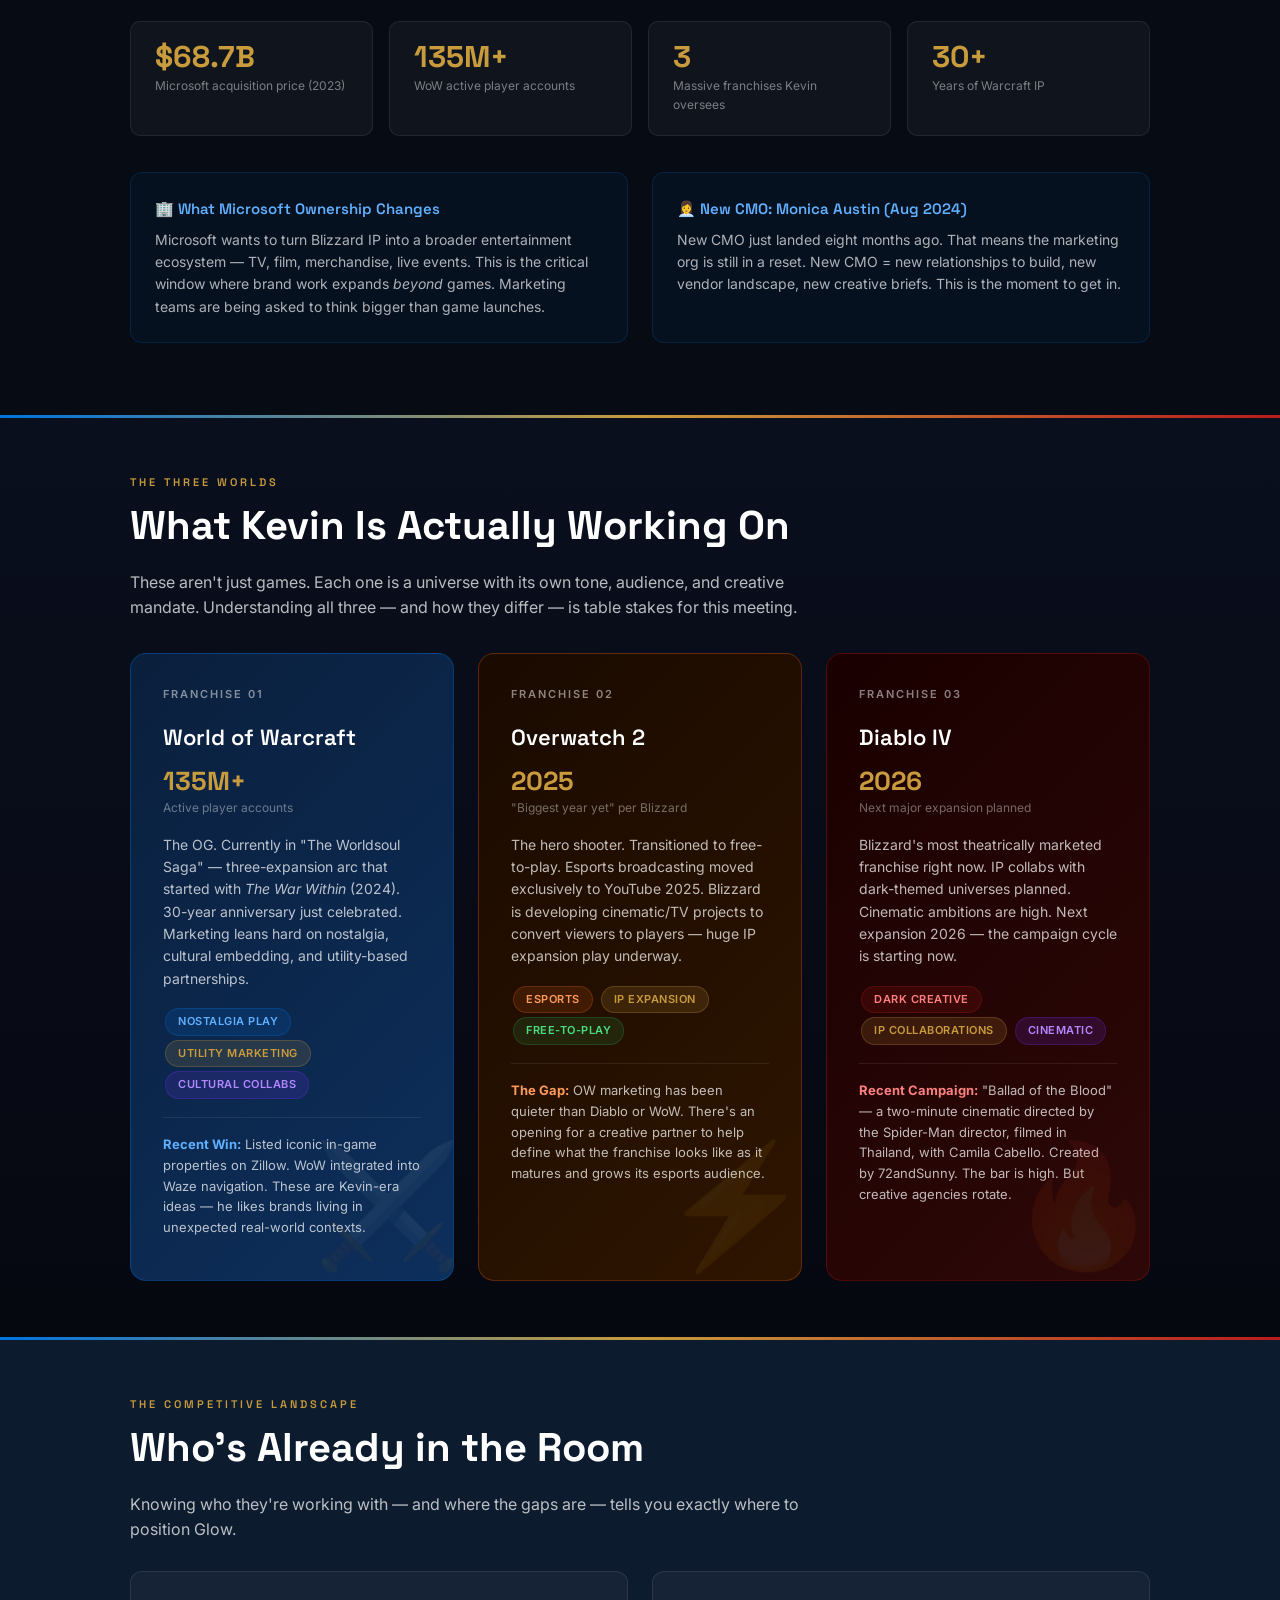
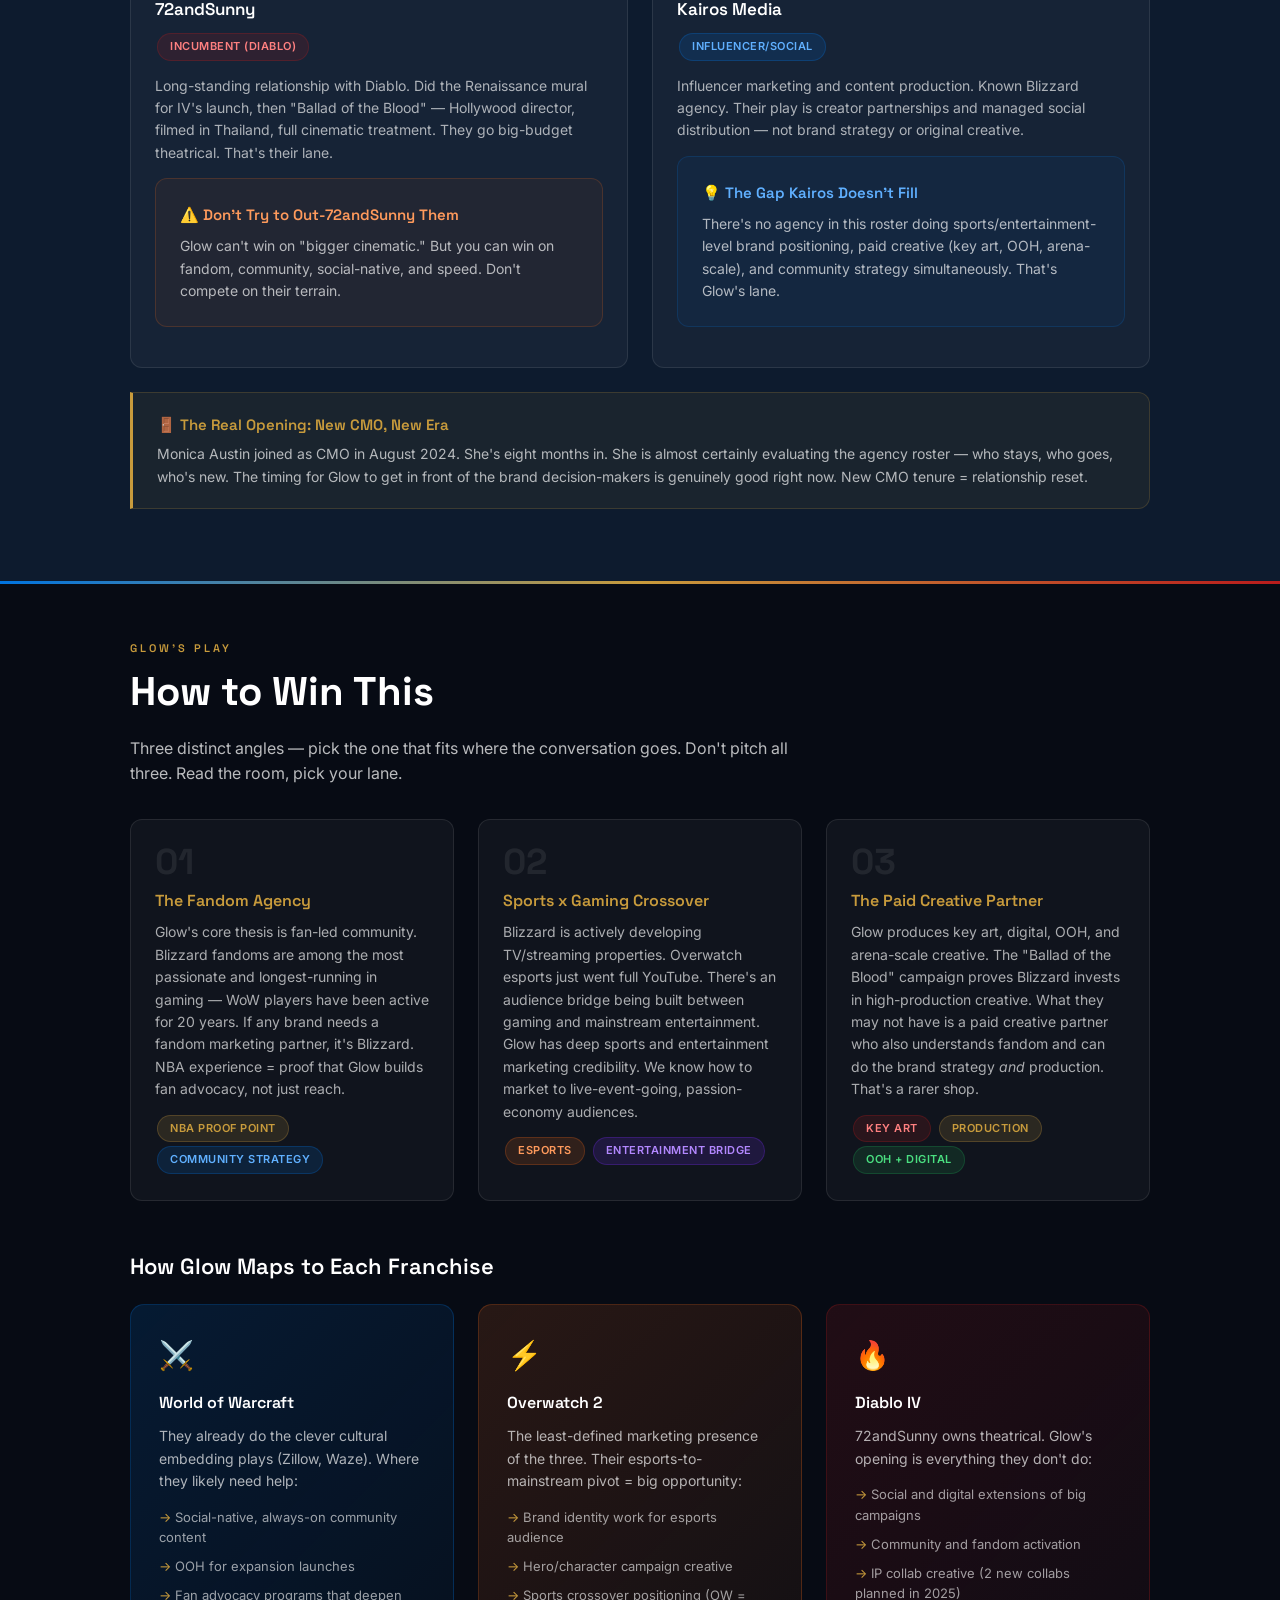
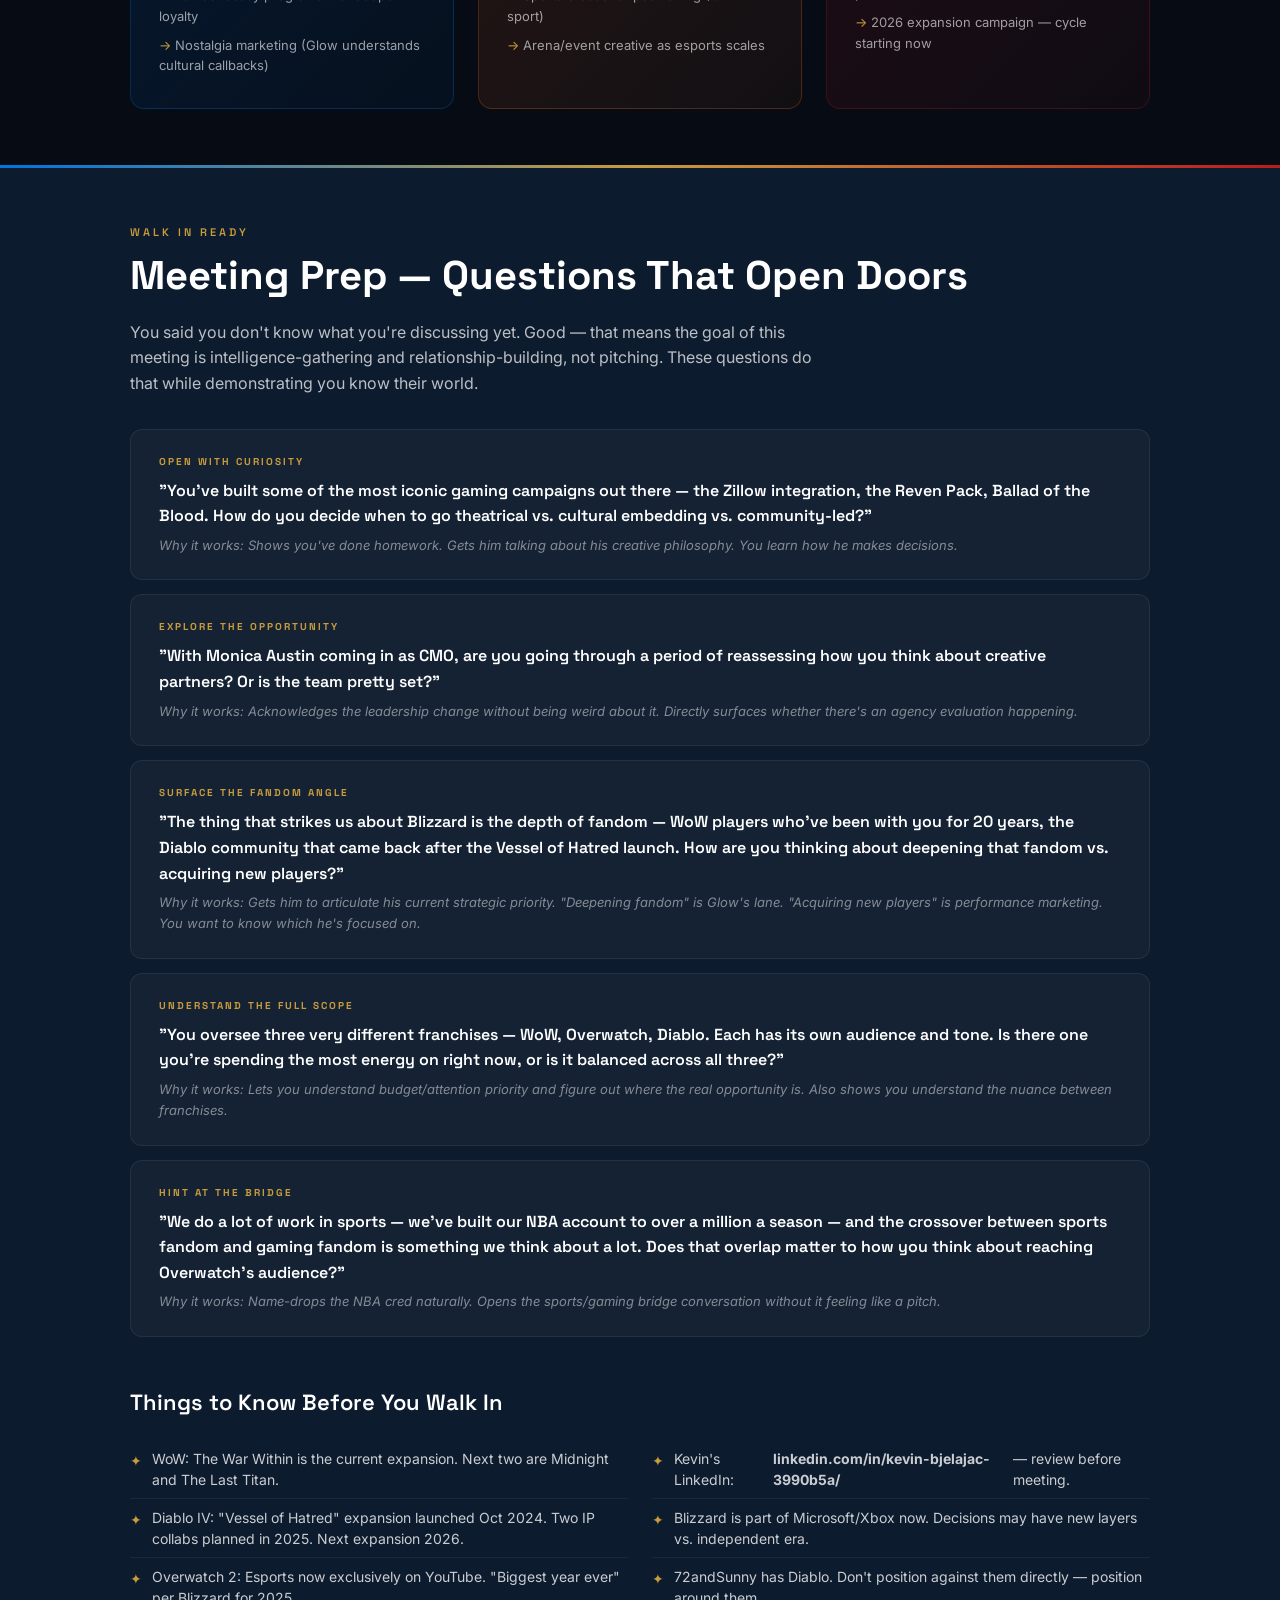
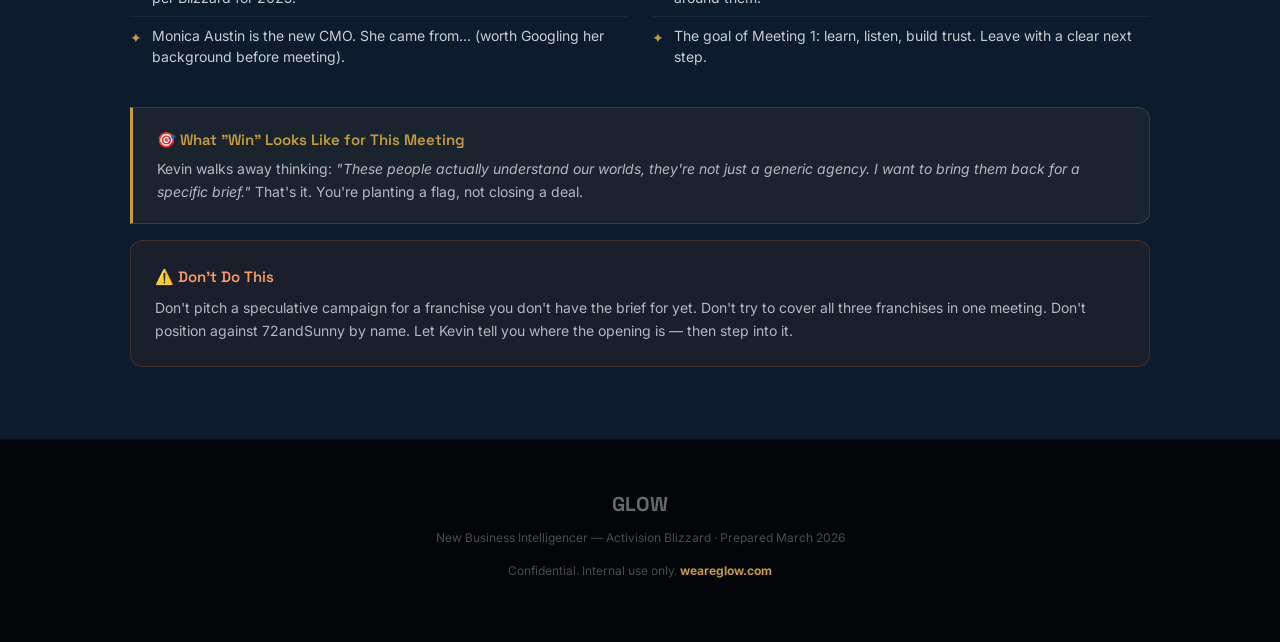
==== commit 68ca2fca: "Fix dark mode: use data-theme attribute + external JS/CSS, moon toggle top-right" ====
--- a/activision-blizzard-intelligencer.html
+++ b/activision-blizzard-intelligencer.html
@@ -175,6 +175,7 @@
   .footer .footer-logo { font-family:'Space Grotesk',sans-serif; font-size:20px; font-weight:700; color:rgba(255,255,255,0.4); margin-bottom:8px; }
 </style>
 <link rel="stylesheet" href="glow-dark.css">
+<script src="glow-theme.js"></script>
 </head>
 <body>
 <a href="index.html" style="position:fixed;top:16px;left:50%;transform:translateX(-50%);z-index:999;background:#fff;border:1px solid #e0e0e0;color:#ff1482;font-family:Helvetica Neue,Helvetica,Arial,sans-serif;font-size:11px;font-weight:700;letter-spacing:0.15em;text-transform:uppercase;padding:7px 18px;border-radius:20px;text-decoration:none;box-shadow:0 2px 8px rgba(0,0,0,0.08);" class="glow-tools-back">← All Tools</a>
@@ -580,7 +581,5 @@
   <p style="margin-top:8px;">Confidential. Internal use only. <strong>weareglow.com</strong></p>
 </div>
 
-<button id="glow-theme-toggle" onclick="(function(){var d=document.body.classList.toggle('dark');localStorage.setItem('glow-theme',d?'dark':'light');this.textContent=d?'☀ Light':'☾ Dark'}).call(this)">☾ Dark</button>
-<script>(function(){var t=localStorage.getItem('glow-theme');if(t==='dark'){document.body.classList.add('dark');var b=document.getElementById('glow-theme-toggle');if(b)b.textContent='☀ Light';}})();</script>
 </body>
 </html>
--- a/glow-dark.css
+++ b/glow-dark.css
@@ -1,153 +1,89 @@
-/* GLOW Tools — Dark Mode Overrides */
-body.dark {
+/* GLOW Tools — Dark Mode via [data-theme="dark"] on <html> */
+
+[data-theme="dark"] body,
+[data-theme="dark"] {
   background: #0a0a0a !important;
   color: #f0f0f0 !important;
 }
-body.dark header,
-body.dark .header {
-  background: #0f0f0f !important;
-  border-color: #222 !important;
-}
-body.dark .hero,
-body.dark .hero-inner,
-body.dark .creds {
-  background: #111 !important;
-  border-color: #222 !important;
-}
-body.dark .hero h1,
-body.dark .hero-quote p,
-body.dark .q-text,
-body.dark .section-title,
-body.dark .tool-name,
-body.dark .pillar h3,
-body.dark .tp-card p strong,
-body.dark .cred-card p strong,
-body.dark #thank-you h2 {
-  color: #fff !important;
-}
-body.dark .hero p,
-body.dark .hero-desc,
-body.dark .hero p.hero-desc {
-  color: #999 !important;
-}
-body.dark .pillar,
-body.dark .tp-card,
-body.dark .cred-card,
-body.dark .question {
-  background: #141414 !important;
-  border-color: #2a2a2a !important;
-}
-body.dark .pillar:hover { background: #1a1a1a !important; }
-body.dark .pillar p,
-body.dark .tp-card p,
-body.dark .cred-card p,
-body.dark .tool-desc,
-body.dark .hero-meta,
-body.dark .creds-footer,
-body.dark .submit-note,
-body.dark footer,
-body.dark .closing p,
-body.dark #thank-you p { color: #777 !important; }
-body.dark .pillar-number { color: #444 !important; }
-body.dark .tool-tag {
-  background: #1a1a1a !important;
-  border-color: #2a2a2a !important;
-  color: #888 !important;
-}
-body.dark .tools-group-label,
-body.dark .header-label { color: #555 !important; }
-body.dark .tools-group-label,
-body.dark .section-title { border-color: #222 !important; }
-body.dark .story {
-  background: #111 !important;
-  border-left-color: #ff1482 !important;
-}
-body.dark .story p { color: #bbb !important; }
-body.dark .radio-options label,
-body.dark .check-options label,
-body.dark .scale-options .option-btn {
-  background: #111 !important;
-  border-color: #2a2a2a !important;
-  color: #aaa !important;
-}
-body.dark .radio-options label:hover,
-body.dark .check-options label:hover {
-  background: #1a1a1a !important;
-  border-color: #ff148260 !important;
-  color: #fff !important;
-}
-body.dark .radio-options label:has(input:checked),
-body.dark .check-options label:has(input:checked) {
-  background: #ff14820f !important;
-  border-color: #ff1482 !important;
-  color: #fff !important;
-}
-body.dark .scale-options input[type="radio"]:checked + .option-btn {
-  background: #ff14820f !important;
-  border-color: #ff1482 !important;
-  color: #ff1482 !important;
-}
-body.dark .open-text {
-  background: #111 !important;
-  border-color: #2a2a2a !important;
-  color: #f0f0f0 !important;
-}
-body.dark .open-text::placeholder { color: #444 !important; }
-body.dark .open-text:focus { border-color: #ff148260 !important; background: #141414 !important; }
-body.dark .q-divider { border-color: #1e1e1e !important; }
-body.dark .closing,
-body.dark .submit-wrap { border-color: #222 !important; }
-body.dark .closing p strong { color: #555 !important; }
 
-/* Back button dark */
-body.dark .glow-tools-back {
-  background: #141414 !important;
-  border-color: #2a2a2a !important;
-  color: #ff1482 !important;
-  box-shadow: 0 2px 8px rgba(0,0,0,0.4) !important;
-}
+/* Backgrounds */
+[data-theme="dark"] body { background: #0a0a0a !important; }
+[data-theme="dark"] header,
+[data-theme="dark"] .header { background: #0f0f0f !important; border-color: #222 !important; }
+[data-theme="dark"] .hero,
+[data-theme="dark"] .creds { background: #111 !important; border-color: #222 !important; }
+[data-theme="dark"] .page { background: #0a0a0a !important; }
+[data-theme="dark"] .pillar,
+[data-theme="dark"] .tp-card,
+[data-theme="dark"] .cred-card { background: #141414 !important; border-color: #2a2a2a !important; }
+[data-theme="dark"] .pillar:hover { background: #1a1a1a !important; }
+[data-theme="dark"] .story { background: #111 !important; }
+[data-theme="dark"] .question { background: transparent !important; border-color: #2a2a2a !important; }
 
-/* Index dark */
-body.dark .wrap { background: #0a0a0a !important; }
-body.dark .sub { color: rgba(255,255,255,0.4) !important; }
-body.dark .card {
-  background: rgba(255,255,255,0.04) !important;
-  border-color: rgba(255,255,255,0.1) !important;
-}
-body.dark .card:hover {
-  background: rgba(255,255,255,0.08) !important;
-  border-color: rgba(255,255,255,0.2) !important;
-}
-body.dark .card-label { color: rgba(255,255,255,0.35) !important; }
-body.dark .card-title { color: #fff !important; }
-body.dark .card-desc { color: rgba(255,255,255,0.45) !important; }
-body.dark .card.featured {
-  border-color: rgba(255,20,130,0.4) !important;
-  background: rgba(255,20,130,0.06) !important;
-}
+/* Text */
+[data-theme="dark"] h1,
+[data-theme="dark"] h2,
+[data-theme="dark"] h3,
+[data-theme="dark"] .hero h1,
+[data-theme="dark"] .q-text,
+[data-theme="dark"] .section-title,
+[data-theme="dark"] .tool-name,
+[data-theme="dark"] .card-title,
+[data-theme="dark"] #thank-you h2 { color: #fff !important; }
 
-/* Theme toggle button */
-#glow-theme-toggle {
-  position: fixed;
-  bottom: 20px;
-  right: 20px;
-  z-index: 1000;
-  background: #fff;
-  border: 1px solid #e0e0e0;
-  border-radius: 20px;
-  padding: 7px 14px;
-  font-size: 13px;
-  cursor: pointer;
-  font-family: 'Helvetica Neue', Helvetica, Arial, sans-serif;
-  color: #666;
-  box-shadow: 0 2px 8px rgba(0,0,0,0.08);
-  transition: all 0.2s;
-}
-#glow-theme-toggle:hover { border-color: #ff1482; color: #ff1482; }
-body.dark #glow-theme-toggle {
-  background: #141414;
-  border-color: #2a2a2a;
-  color: #aaa;
-  box-shadow: 0 2px 8px rgba(0,0,0,0.4);
-}
-body.dark #glow-theme-toggle:hover { border-color: #ff1482; color: #ff1482; }
+[data-theme="dark"] p,
+[data-theme="dark"] .hero p,
+[data-theme="dark"] .hero-desc,
+[data-theme="dark"] .pillar p,
+[data-theme="dark"] .tp-card p,
+[data-theme="dark"] .cred-card p,
+[data-theme="dark"] .tool-desc,
+[data-theme="dark"] .card-desc,
+[data-theme="dark"] #thank-you p { color: #888 !important; }
+
+[data-theme="dark"] .tp-card p strong,
+[data-theme="dark"] .cred-card p strong { color: #ddd !important; }
+[data-theme="dark"] .story p { color: #bbb !important; }
+[data-theme="dark"] .hero-meta,
+[data-theme="dark"] .creds-footer,
+[data-theme="dark"] .submit-note,
+[data-theme="dark"] footer,
+[data-theme="dark"] .closing p { color: #555 !important; }
+[data-theme="dark"] .pillar-number { color: #444 !important; }
+[data-theme="dark"] .tools-group-label,
+[data-theme="dark"] .header-label,
+[data-theme="dark"] .card-label,
+[data-theme="dark"] .sub { color: #555 !important; }
+
+/* Borders */
+[data-theme="dark"] .tools-group-label,
+[data-theme="dark"] .section-title,
+[data-theme="dark"] .closing,
+[data-theme="dark"] .submit-wrap,
+[data-theme="dark"] .q-divider { border-color: #222 !important; }
+
+/* Tags */
+[data-theme="dark"] .tool-tag { background: #1a1a1a !important; border-color: #2a2a2a !important; color: #888 !important; }
+
+/* Form elements */
+[data-theme="dark"] .radio-options label,
+[data-theme="dark"] .check-options label { background: transparent !important; border-color: #2a2a2a !important; color: #aaa !important; }
+[data-theme="dark"] .radio-options label:hover,
+[data-theme="dark"] .check-options label:hover { border-color: #ff148260 !important; color: #fff !important; background: #1a1a1a !important; }
+[data-theme="dark"] .radio-options label:has(input:checked),
+[data-theme="dark"] .check-options label:has(input:checked) { background: #ff14820f !important; border-color: #ff1482 !important; color: #fff !important; }
+[data-theme="dark"] .scale-options .option-btn { background: transparent !important; border-color: #2a2a2a !important; color: #aaa !important; }
+[data-theme="dark"] .scale-options input[type="radio"]:checked + .option-btn { background: #ff14820f !important; border-color: #ff1482 !important; color: #ff1482 !important; }
+[data-theme="dark"] .open-text { background: #111 !important; border-color: #2a2a2a !important; color: #f0f0f0 !important; }
+[data-theme="dark"] .open-text::placeholder { color: #444 !important; }
+[data-theme="dark"] .open-text:focus { border-color: #ff148260 !important; background: #141414 !important; }
+[data-theme="dark"] .radio-dot { border-color: #444 !important; }
+
+/* Index cards */
+[data-theme="dark"] .wrap { background: #0a0a0a !important; }
+[data-theme="dark"] .card { background: rgba(255,255,255,0.04) !important; border-color: rgba(255,255,255,0.1) !important; }
+[data-theme="dark"] .card:hover { background: rgba(255,255,255,0.08) !important; border-color: rgba(255,255,255,0.2) !important; }
+[data-theme="dark"] .card.featured { border-color: rgba(255,20,130,0.4) !important; background: rgba(255,20,130,0.06) !important; }
+
+/* Back pill */
+[data-theme="dark"] .glow-tools-back { background: #141414 !important; border-color: #2a2a2a !important; box-shadow: 0 2px 8px rgba(0,0,0,0.5) !important; }
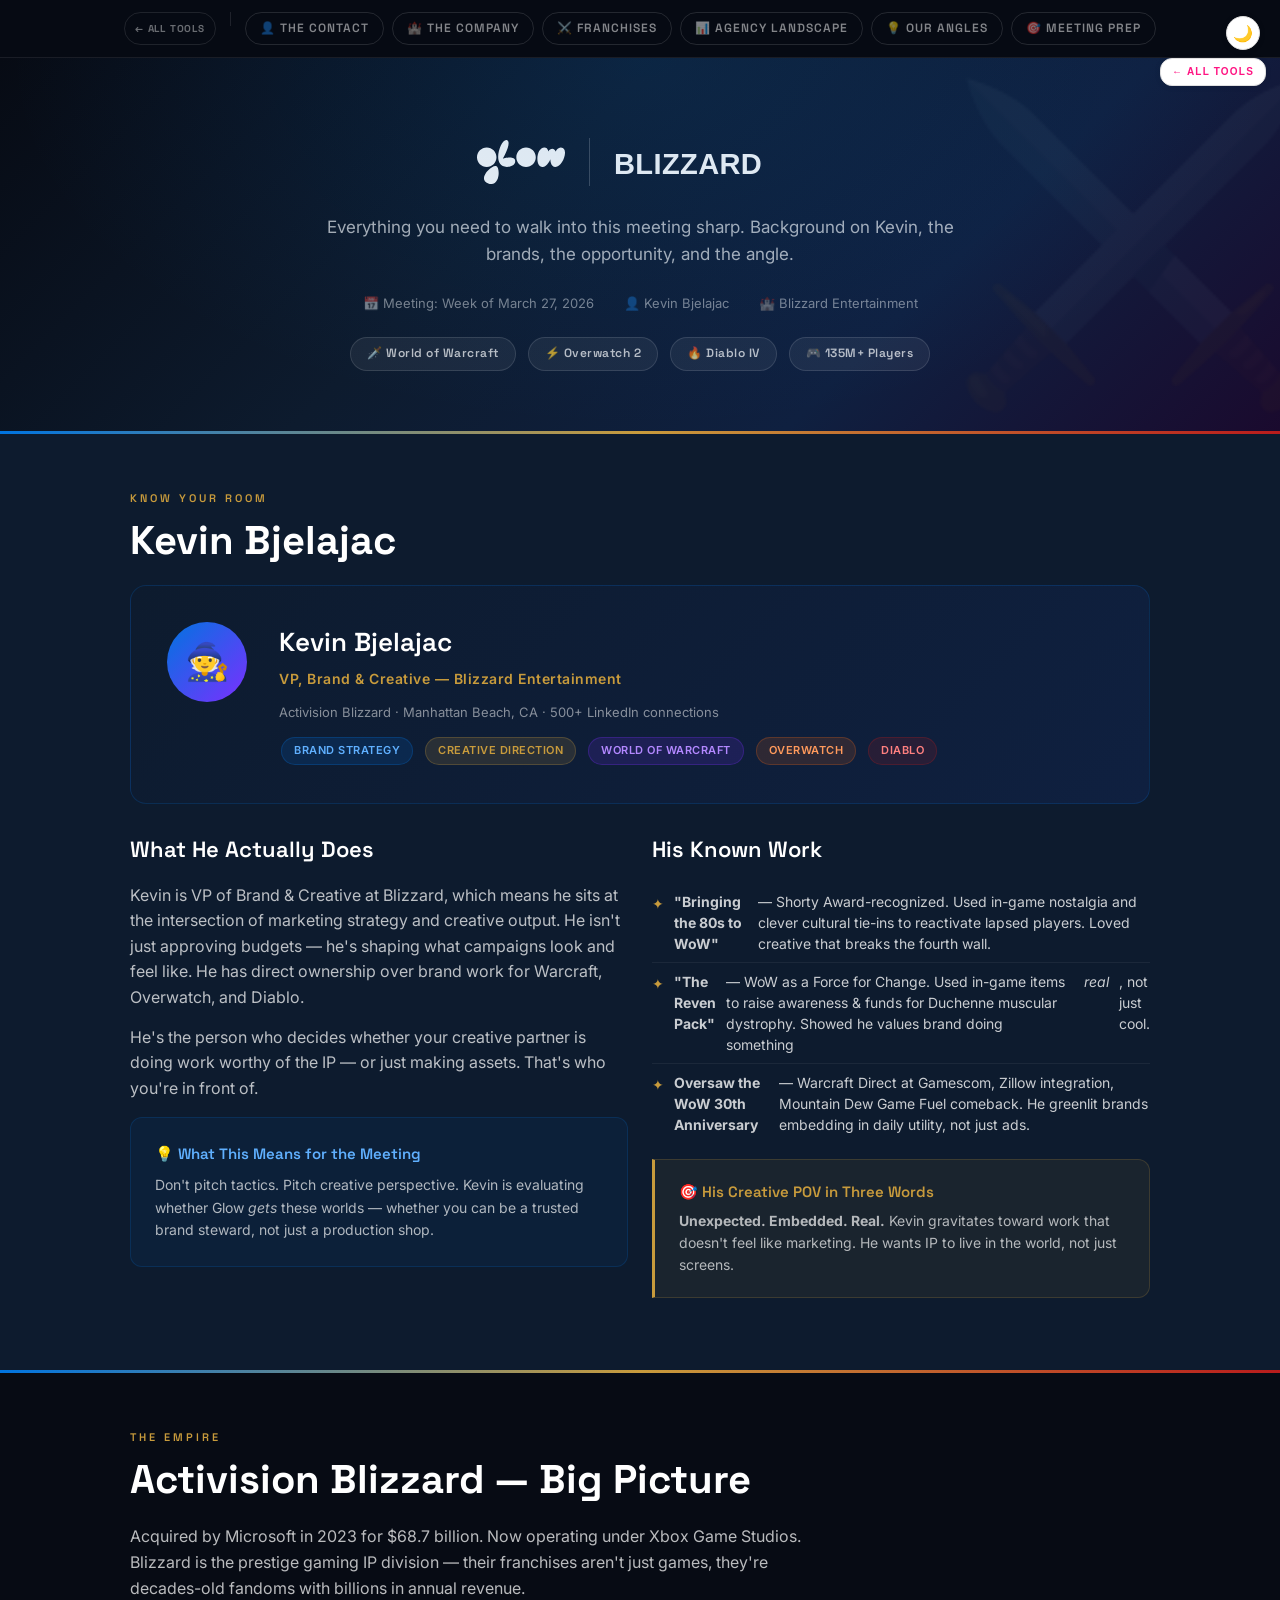
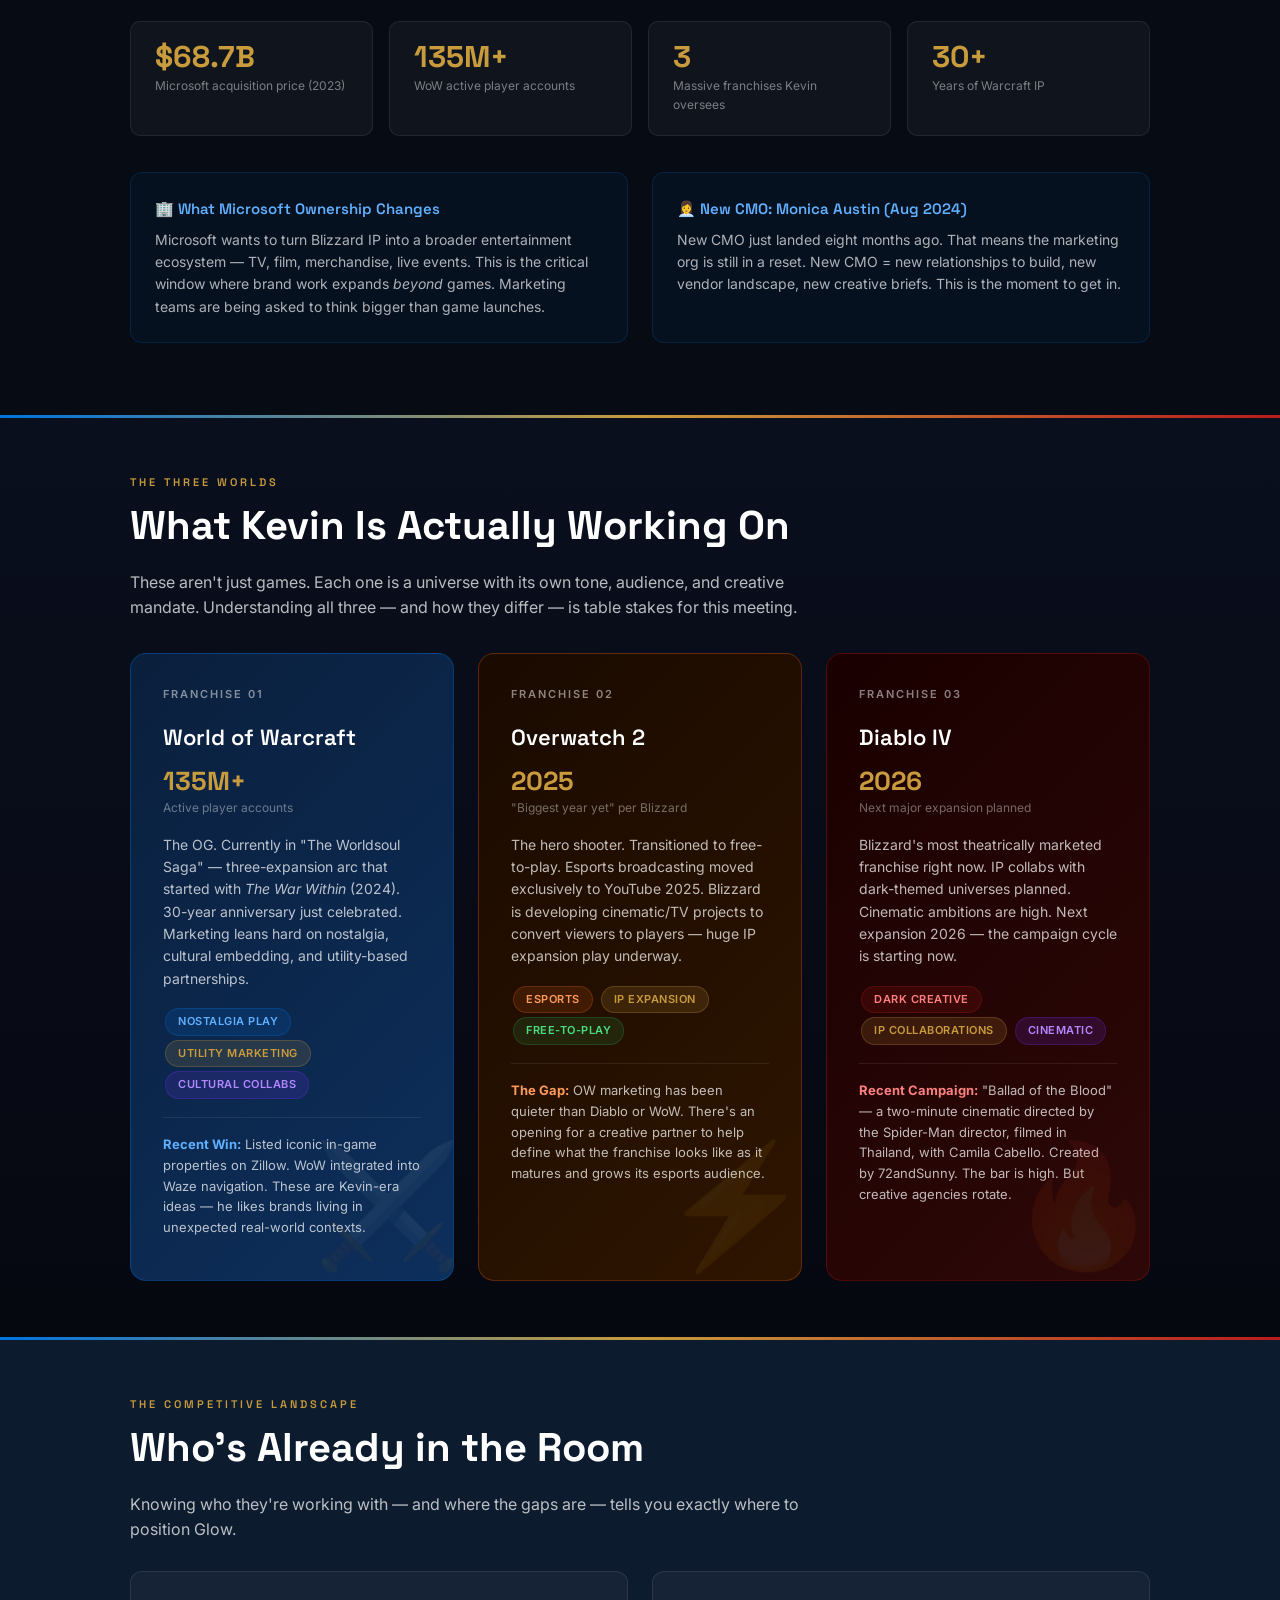
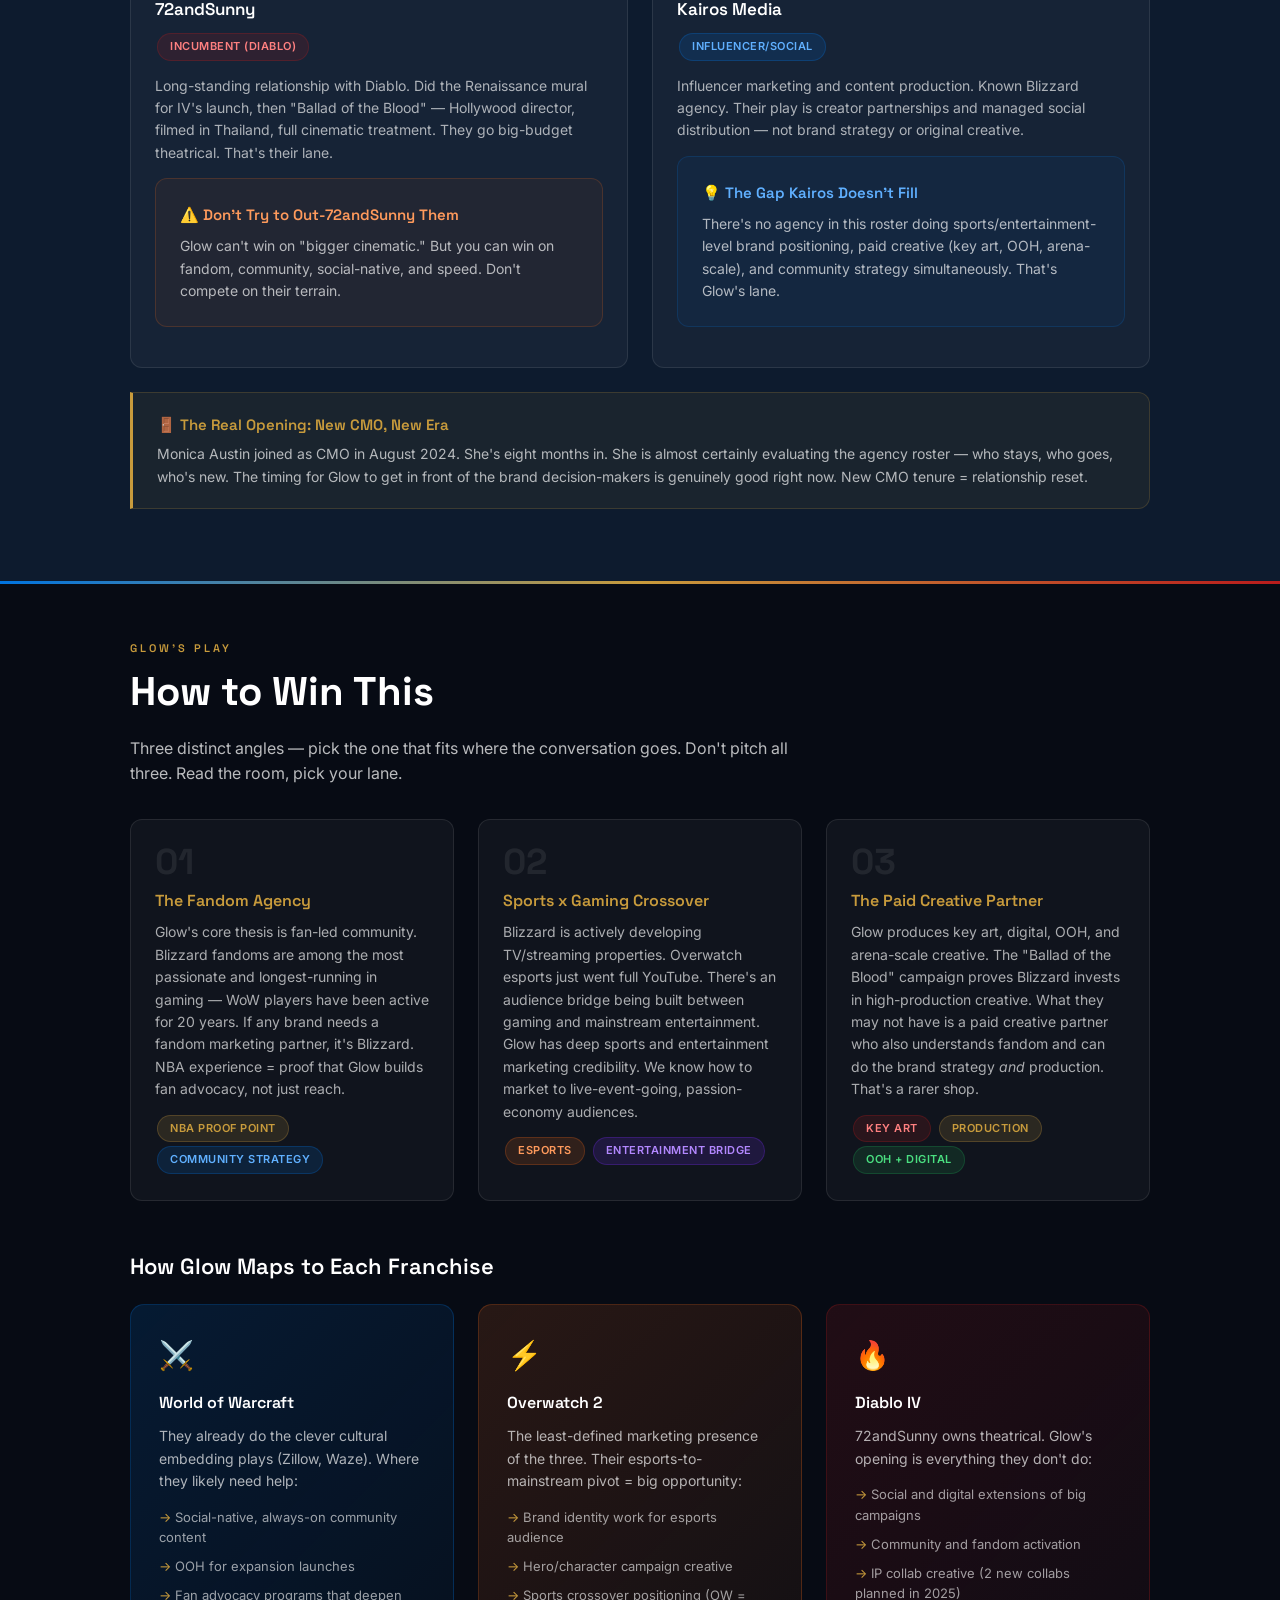
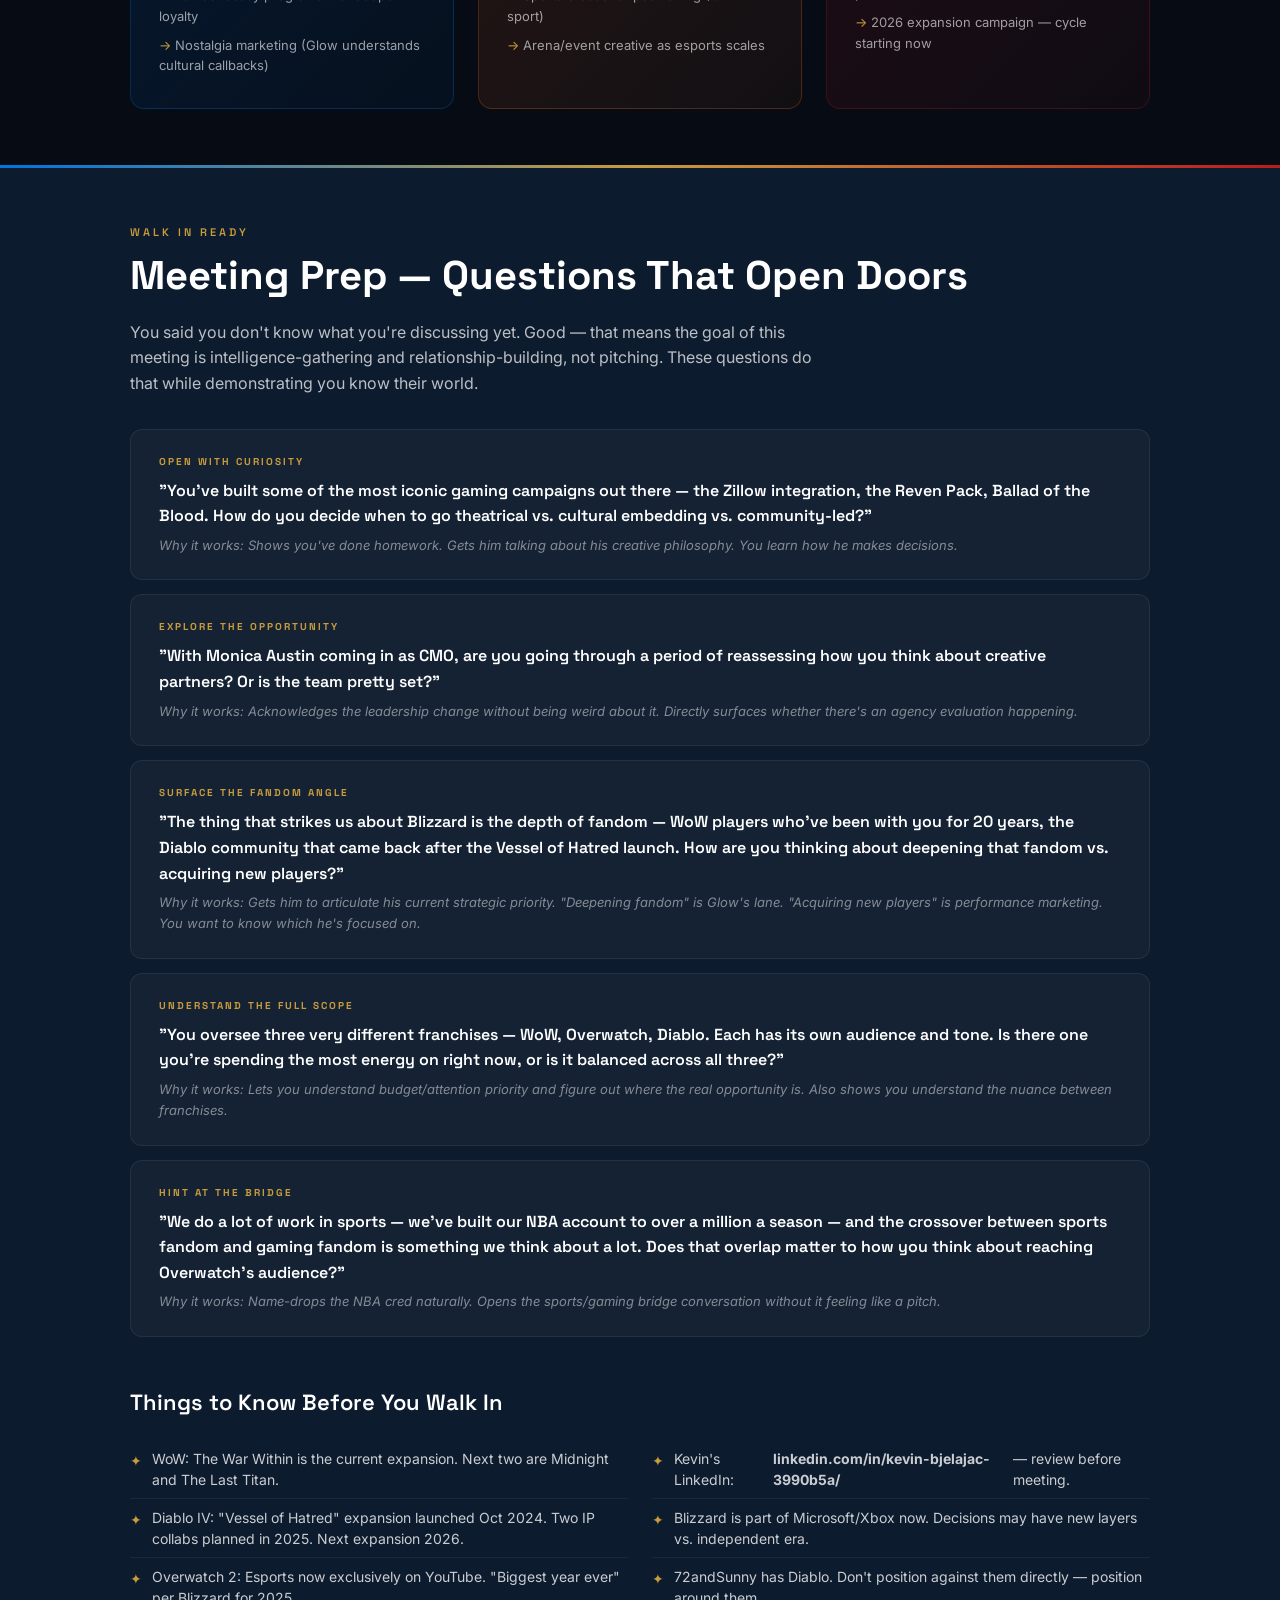
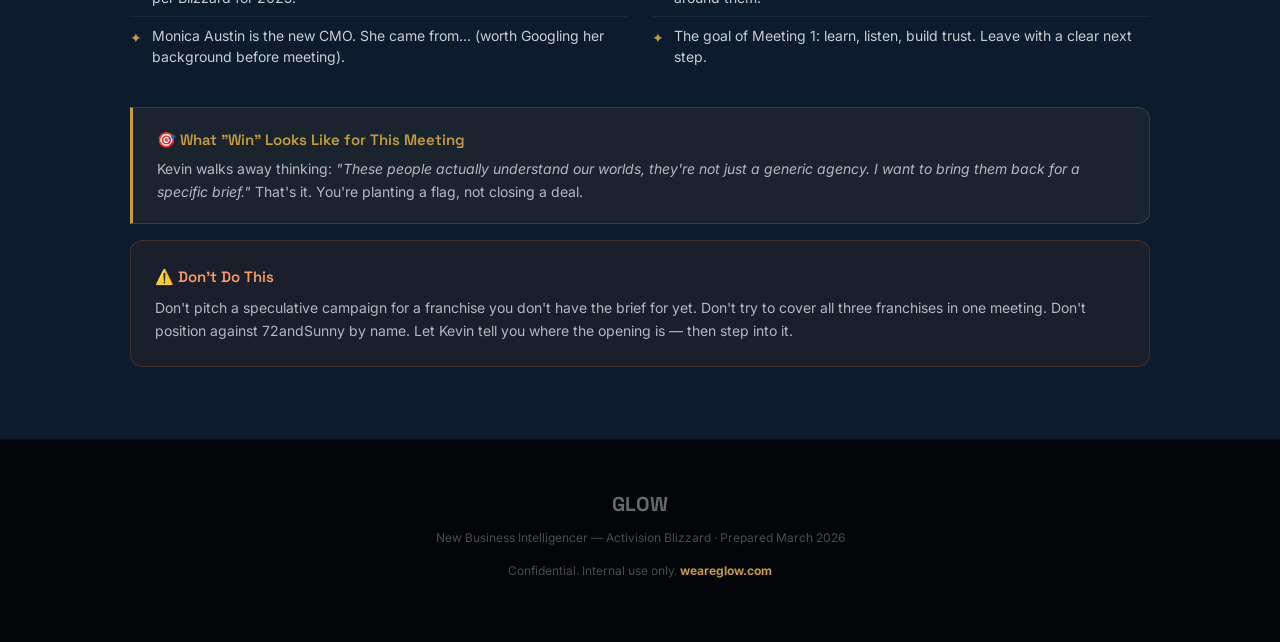
==== commit fbcf88c0: "Move back button to JS: right-aligned under moon, on all non-index pages including one-pager" ====
--- a/activision-blizzard-intelligencer.html
+++ b/activision-blizzard-intelligencer.html
@@ -178,7 +178,6 @@
 <script src="glow-theme.js"></script>
 </head>
 <body>
-<a href="index.html" style="position:fixed;top:16px;left:50%;transform:translateX(-50%);z-index:999;background:#fff;border:1px solid #e0e0e0;color:#ff1482;font-family:Helvetica Neue,Helvetica,Arial,sans-serif;font-size:11px;font-weight:700;letter-spacing:0.15em;text-transform:uppercase;padding:7px 18px;border-radius:20px;text-decoration:none;box-shadow:0 2px 8px rgba(0,0,0,0.08);" class="glow-tools-back">← All Tools</a>
 
 <!-- STICKY NAV -->
 <nav class="sticky-nav">
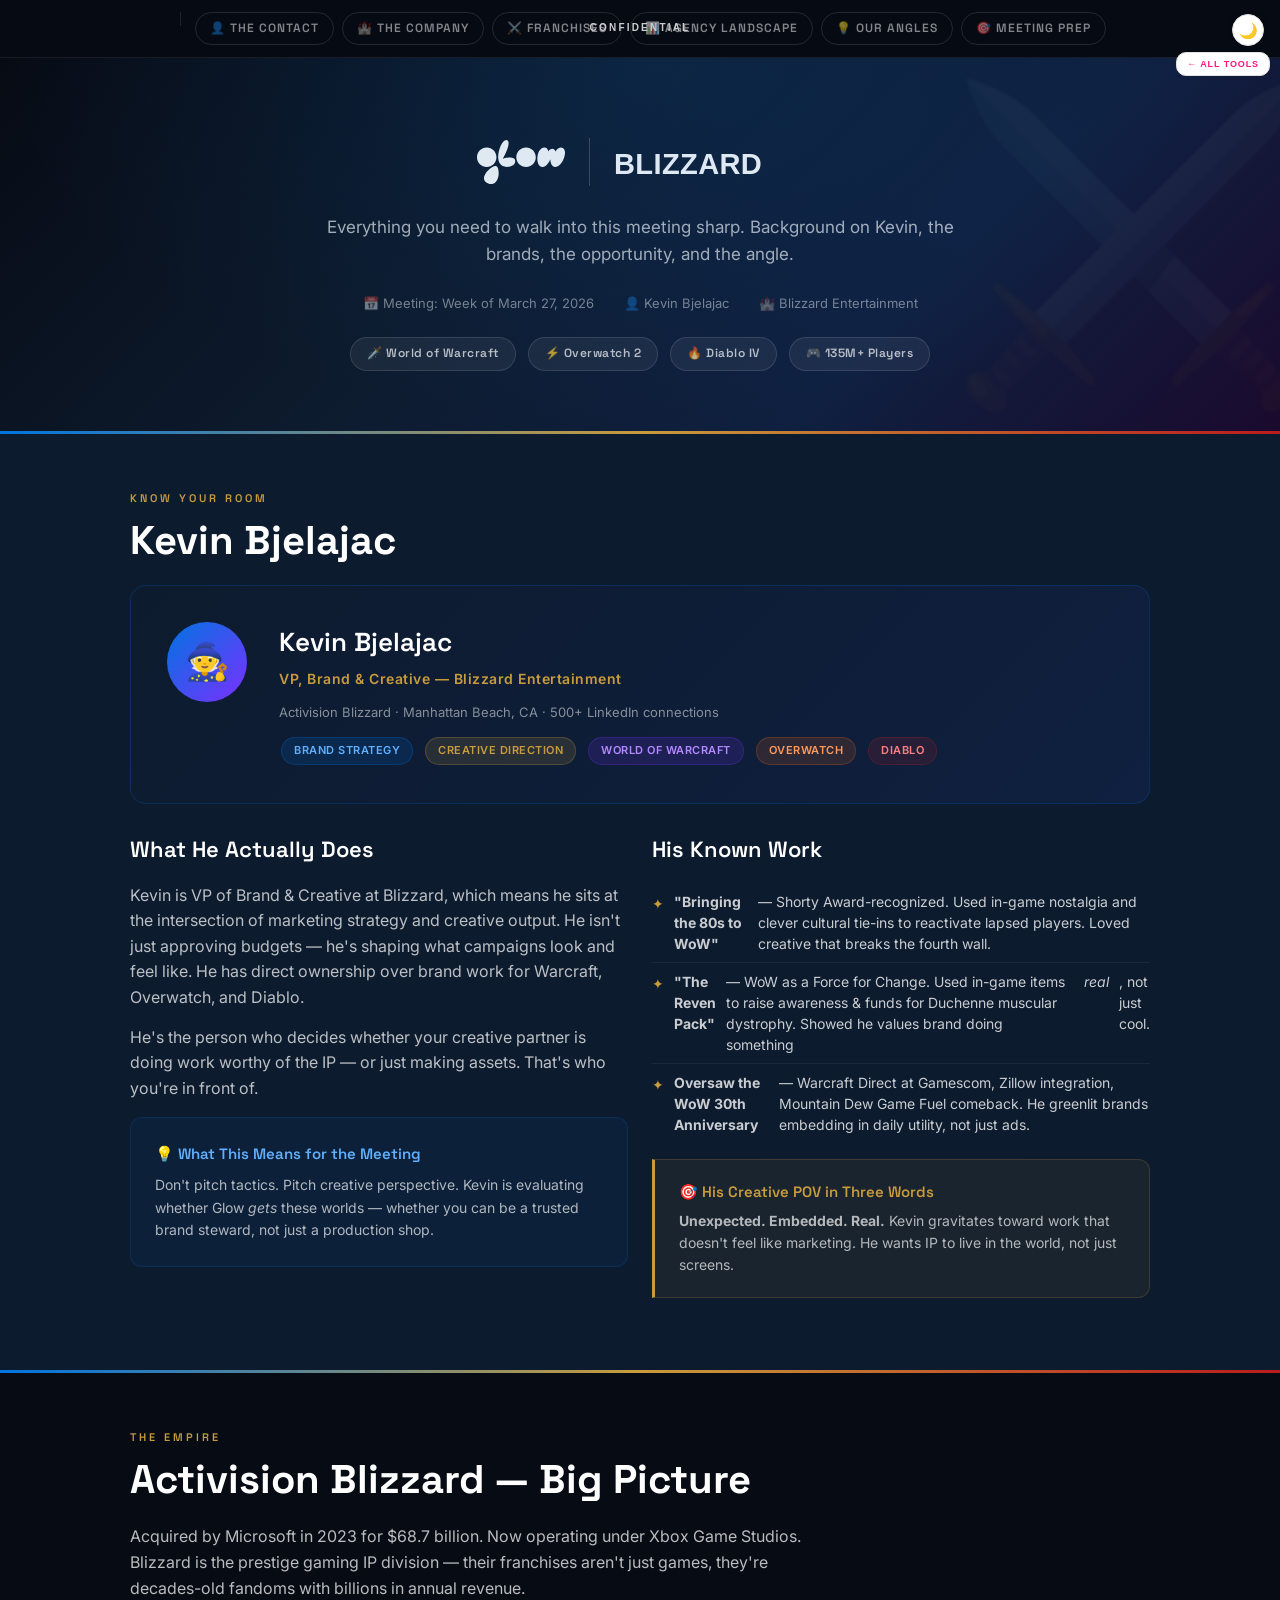
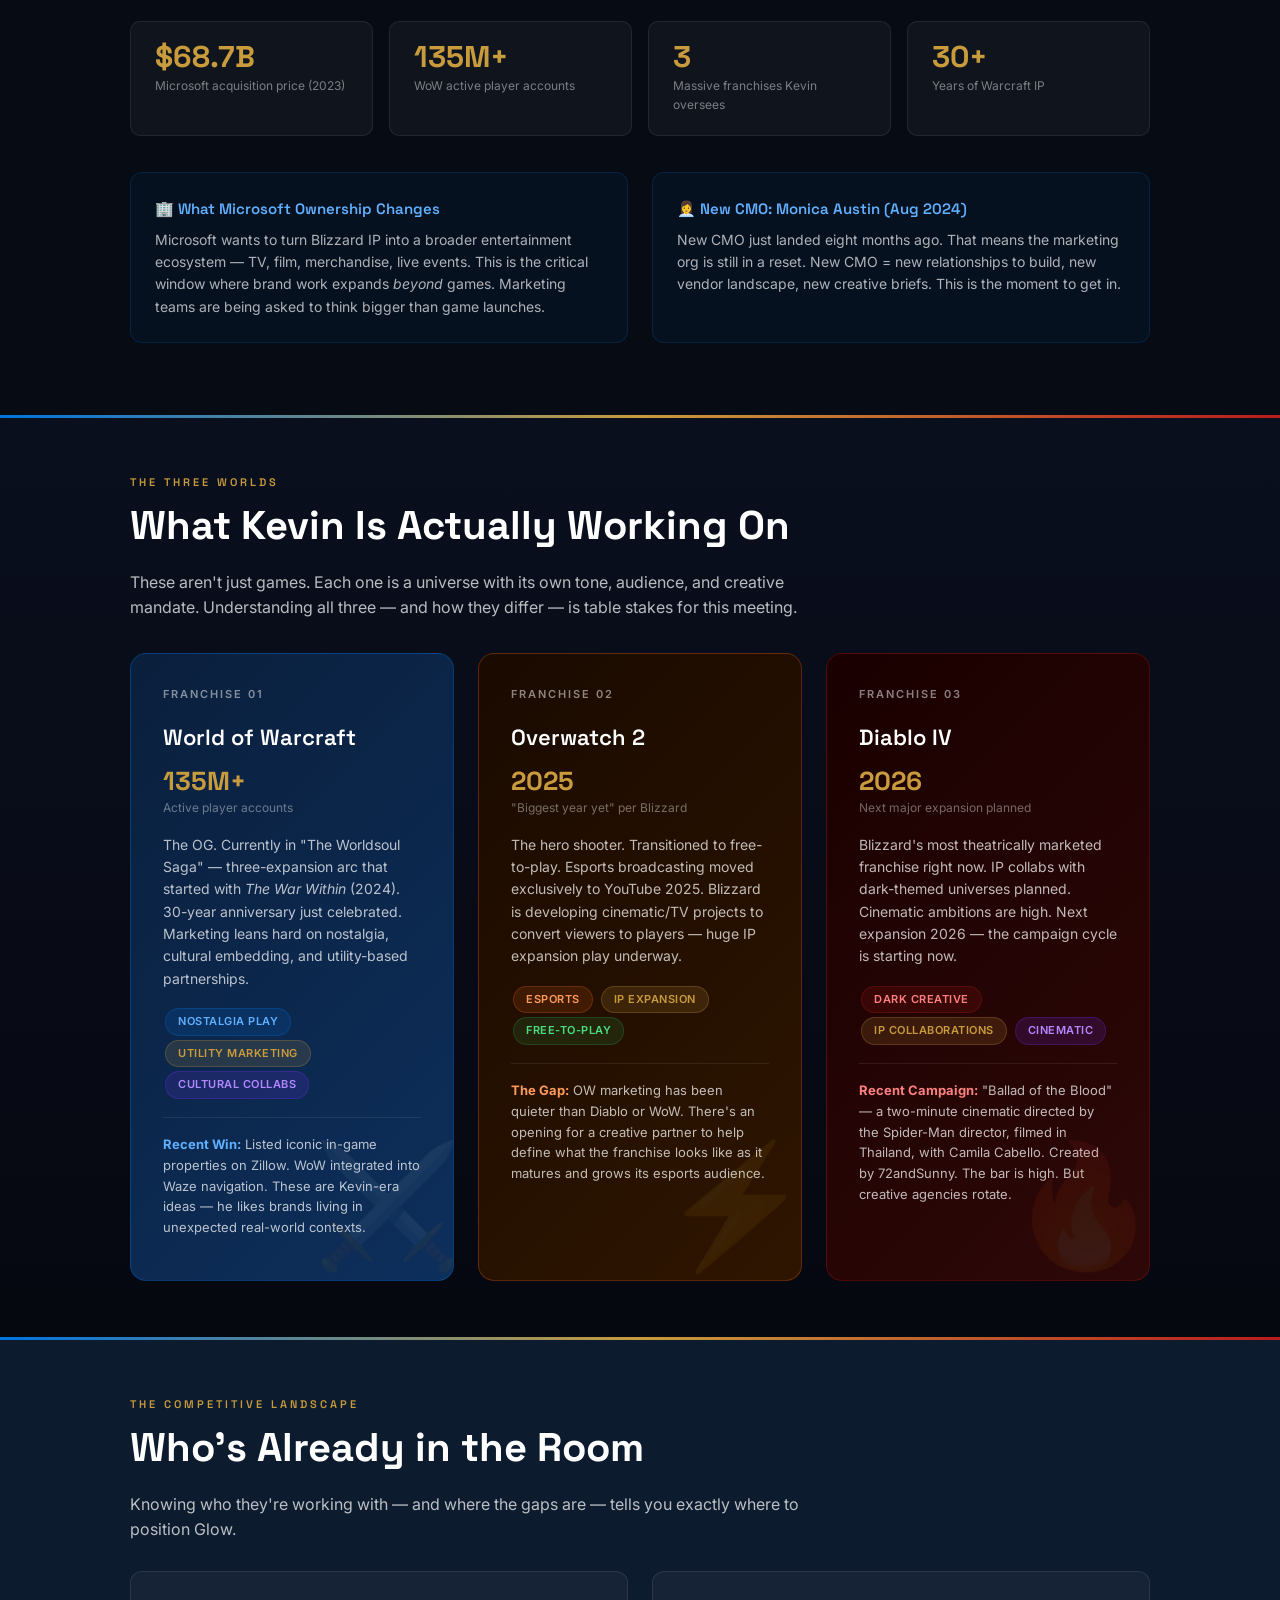
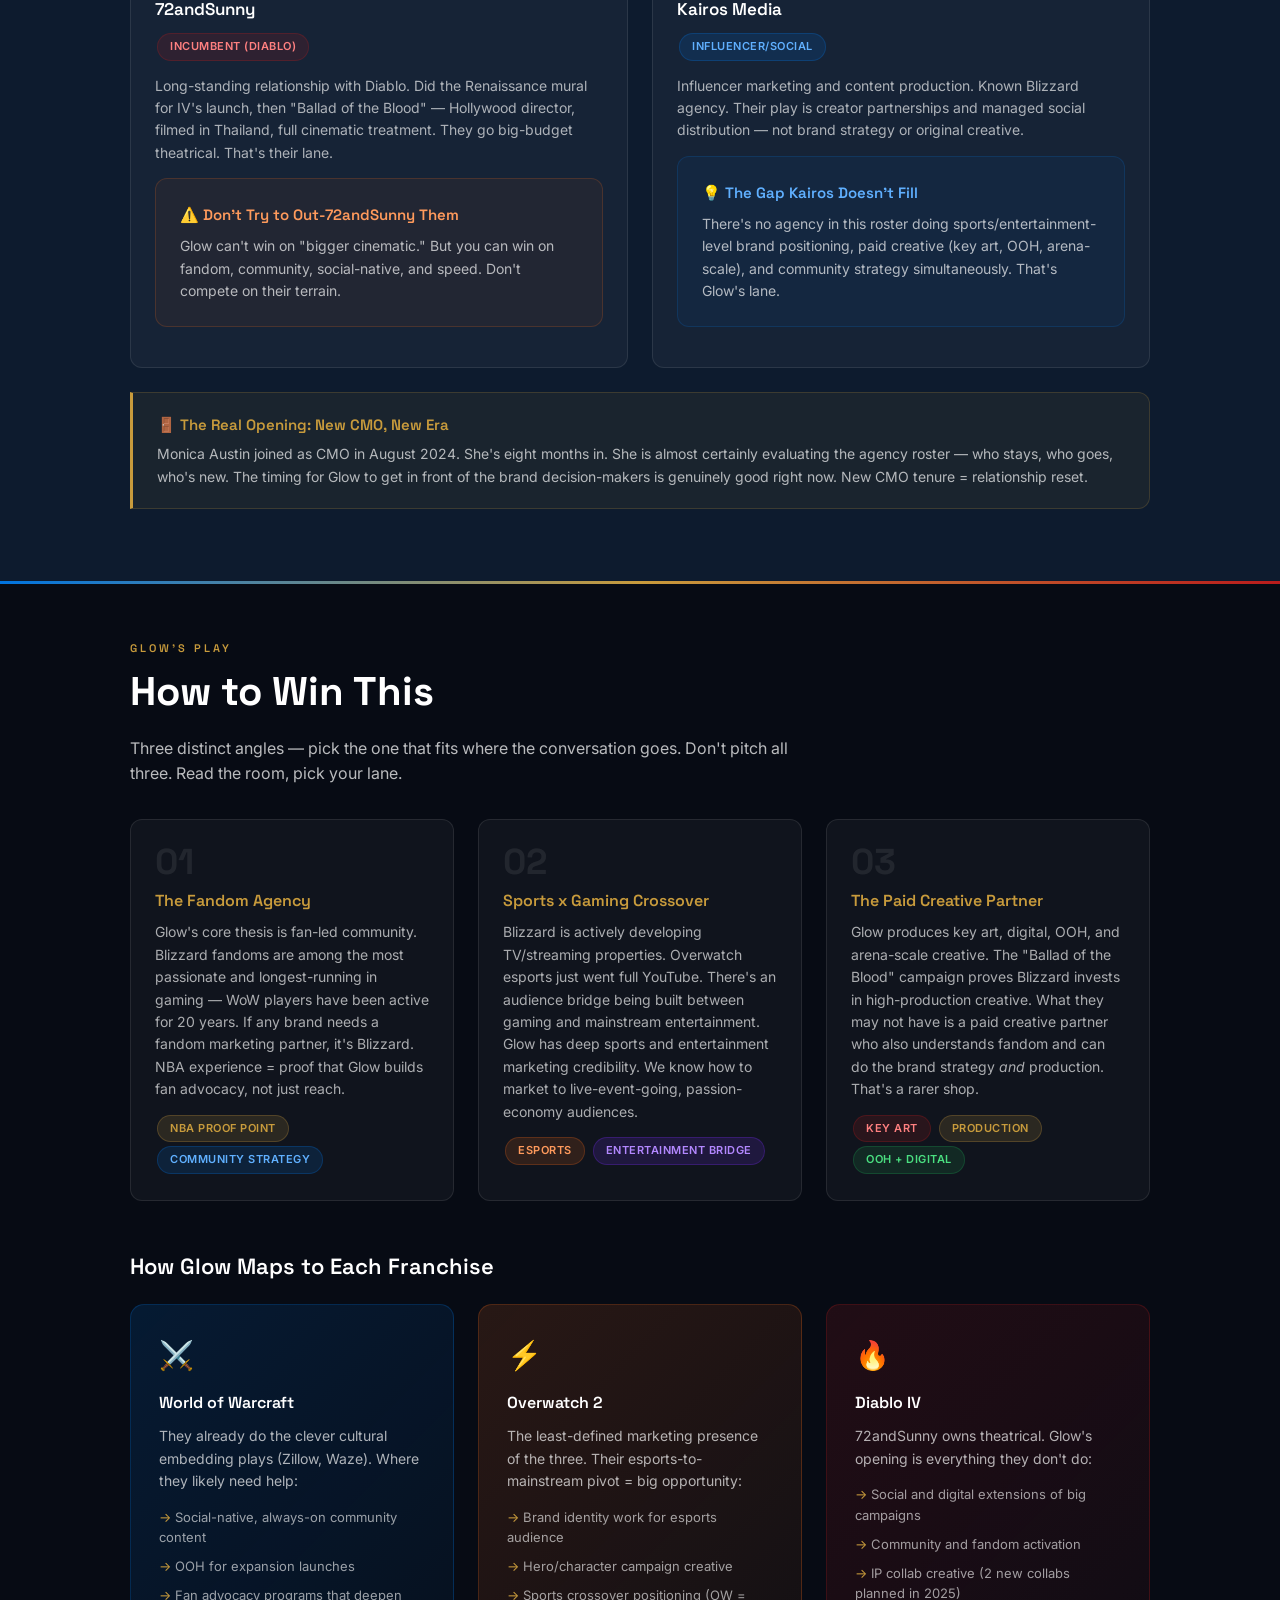
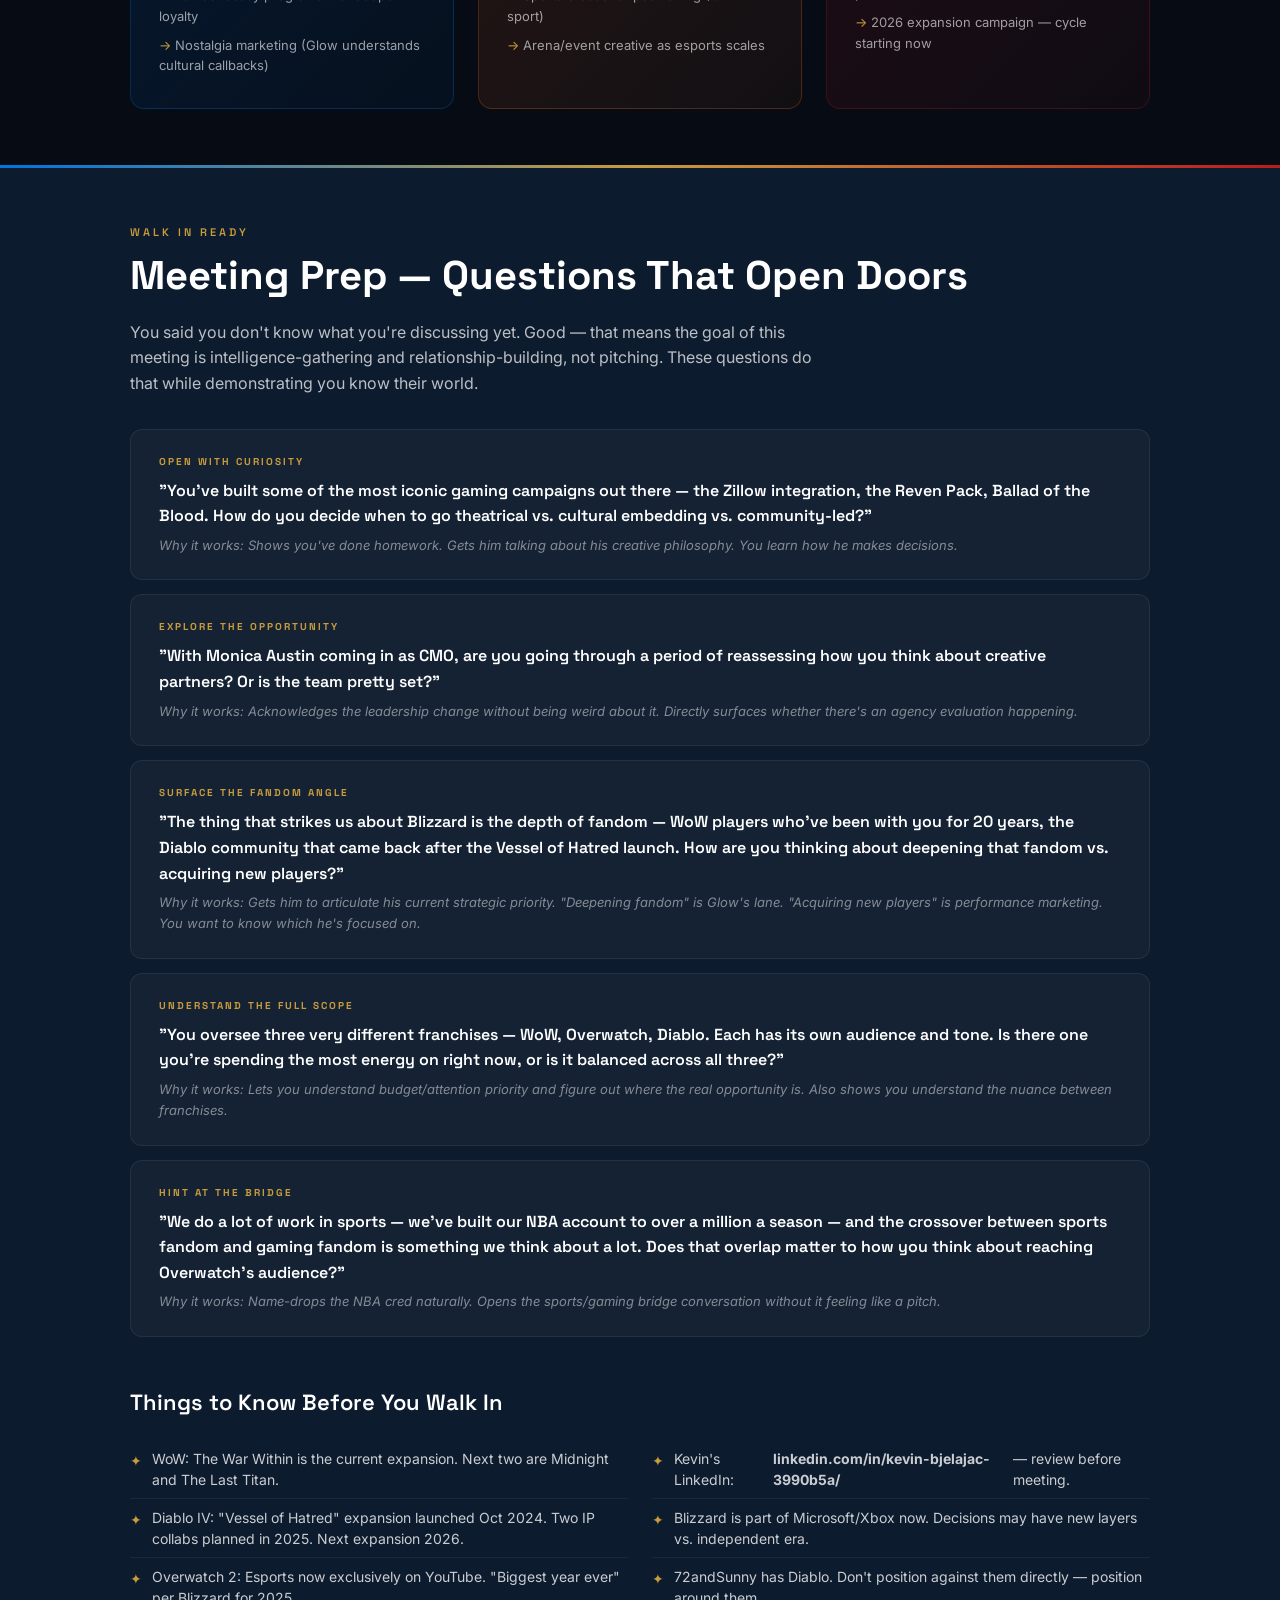
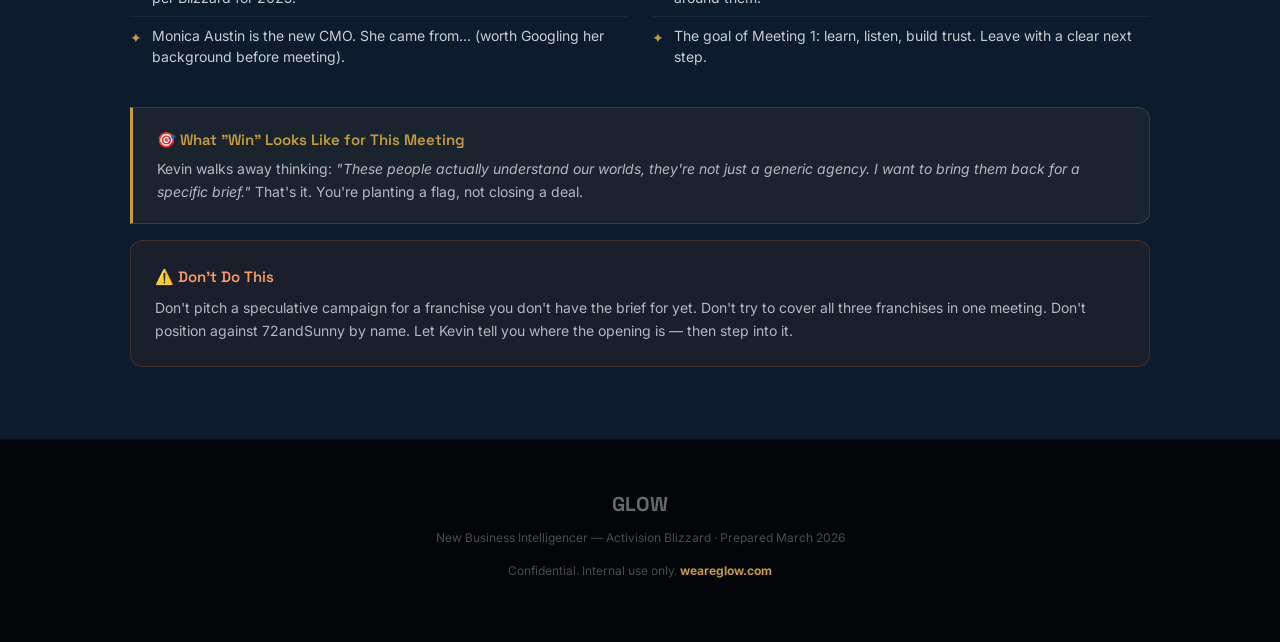
==== commit d04f5f76: "Fix header: CONFIDENTIAL centered top, moon+back right-stacked, no inline duplication" ====
--- a/activision-blizzard-intelligencer.html
+++ b/activision-blizzard-intelligencer.html
@@ -181,7 +181,7 @@
 
 <!-- STICKY NAV -->
 <nav class="sticky-nav">
-  <a href="index.html" style="display:inline-flex;align-items:center;gap:6px;font-family:'Space Grotesk',sans-serif;font-size:10px;font-weight:700;letter-spacing:0.8px;text-transform:uppercase;color:rgba(255,255,255,0.4);text-decoration:none;padding:4px 10px;border:1px solid rgba(255,255,255,0.1);border-radius:20px;transition:all 0.18s;" onmouseover="this.style.color='rgba(255,255,255,0.85)';this.style.borderColor='rgba(255,255,255,0.25)'" onmouseout="this.style.color='rgba(255,255,255,0.4)';this.style.borderColor='rgba(255,255,255,0.1)'">← All Tools</a>
+  
   <div style="width:1px;height:14px;background:rgba(255,255,255,0.1);margin:0 6px;flex-shrink:0;"></div>
   <a href="#contact" class="nav-btn">👤 The Contact</a>
   <a href="#company" class="nav-btn">🏰 The Company</a>
